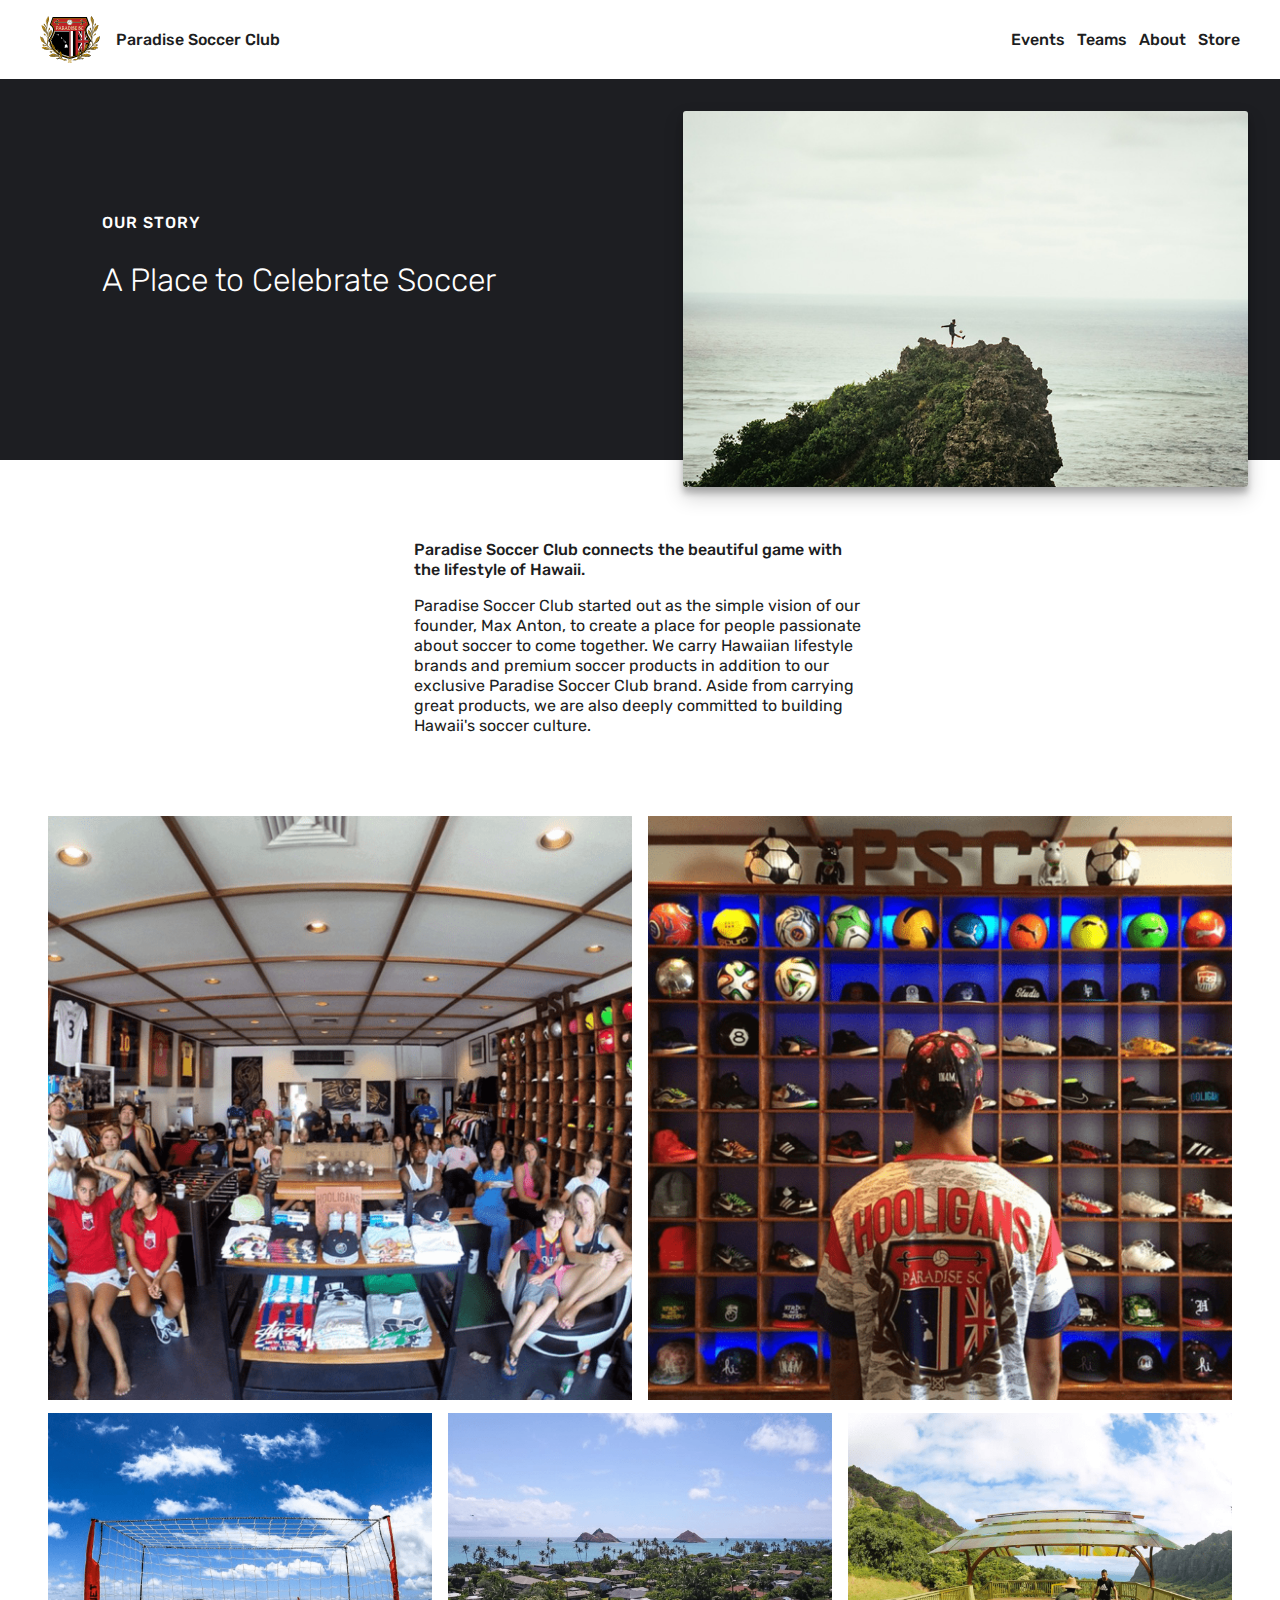
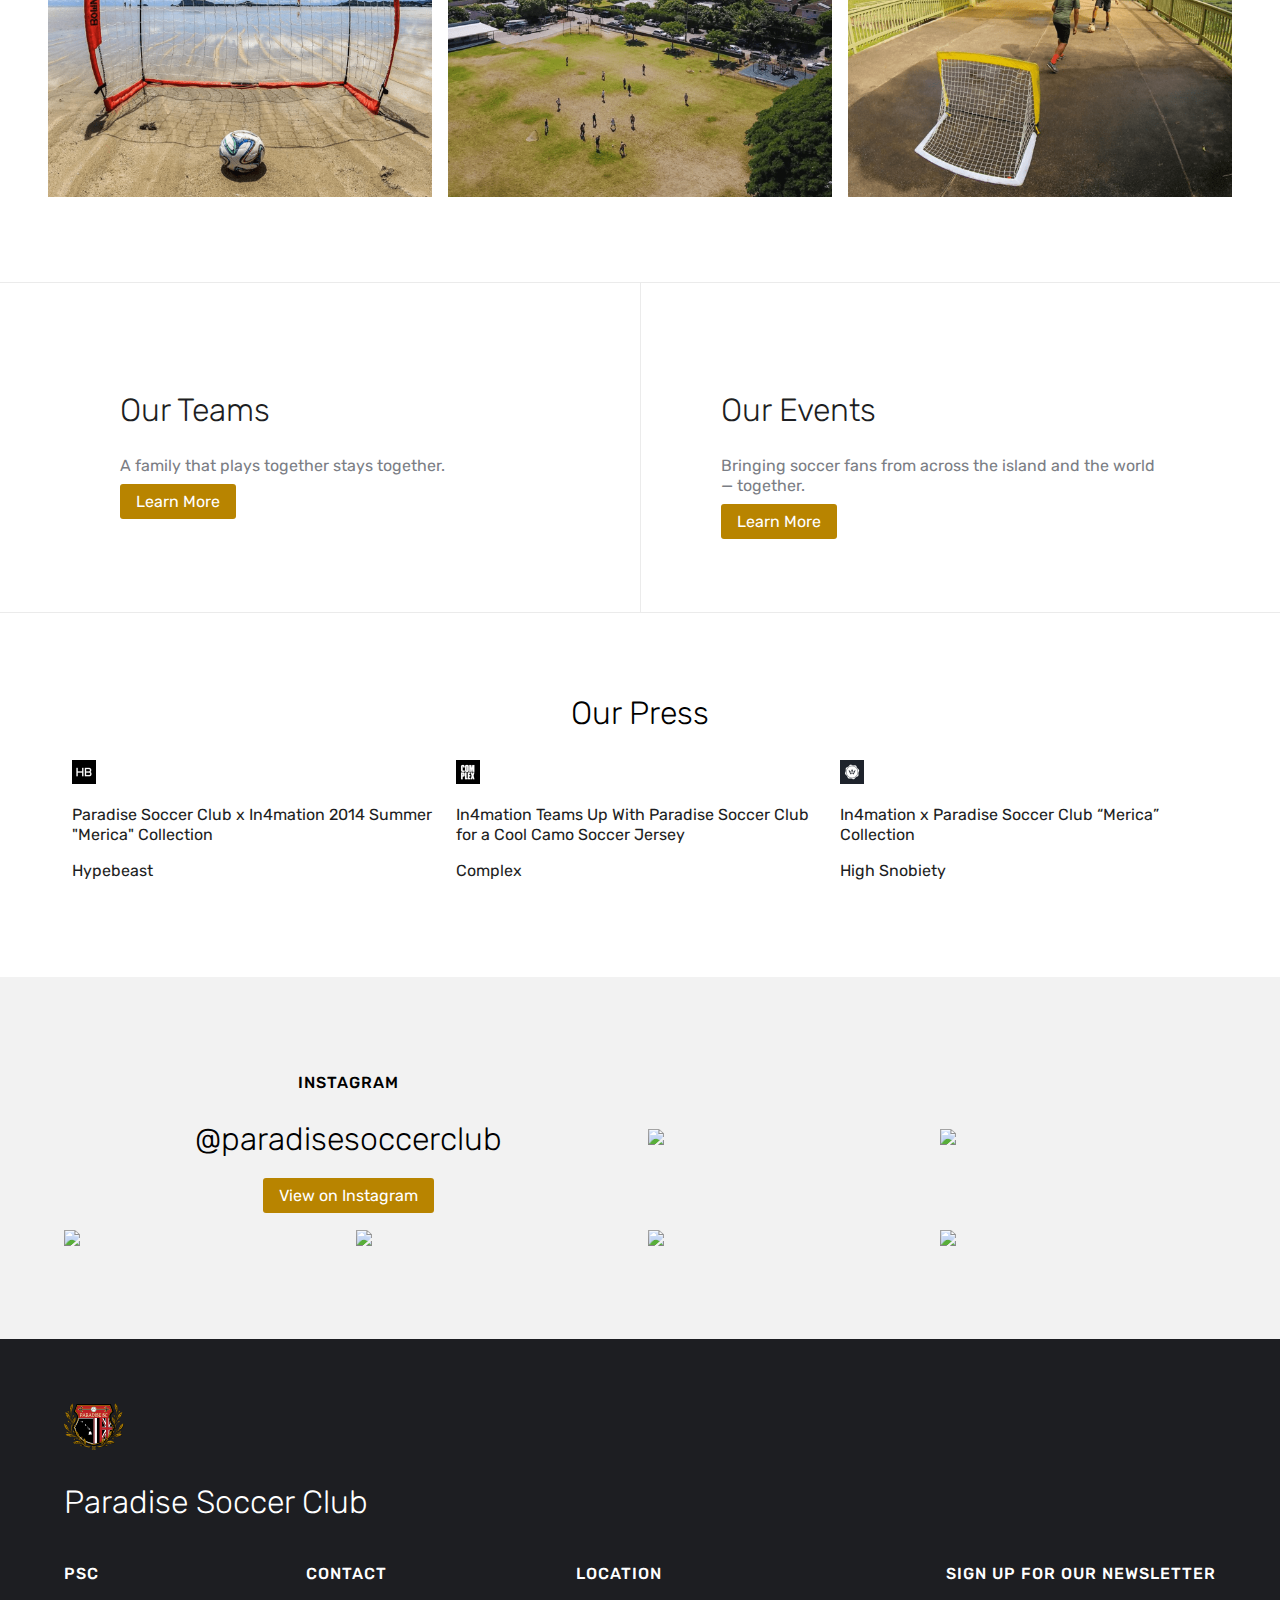
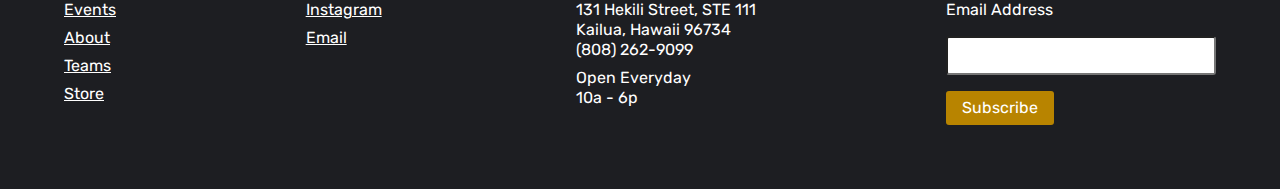
==== about.html @ 55cc39dc "Include google tag manager" ====
<!doctype html>
<!--
$$$$$$$\   $$$$$$\   $$$$$$\  
$$  __$$\ $$  __$$\ $$  __$$\ 
$$ |  $$ |$$ /  \__|$$ /  \__|
$$$$$$$  |\$$$$$$\  $$ |      
$$  ____/  \____$$\ $$ |      
$$ |      $$\   $$ |$$ |  $$\ 
$$ |      \$$$$$$  |\$$$$$$  |
\__|       \______/  \______/ 
-->
<html class="no-js" lang="">
    <head>
        <meta charset="utf-8">
        <meta http-equiv="x-ua-compatible" content="ie=edge">
        <title>Our Story | Paradise Soccer Club</title>
        <meta property="og:title" content="Our Story | Paradise Soccer Club" />
        <meta property="description" content="Learn about the unique journey of Paradise Soccer Club" />
        <meta property="og:description" content="Learn about the unique journey of Paradise Soccer Club" />
        <meta property="og:type" content="product" />
        <meta property="og:site_name" content="Paradise Soccer Club">
        <meta property="og:url" content="http://www.paradisesoccerclub.com/about" />
        <meta property="og:image" content="assets/og-img.png" />
        <meta name="viewport" content="width=device-width, initial-scale=1">
        <link rel="apple-touch-icon" sizes="180x180" href="favicon/apple-touch-icon.png">
        <link rel="icon" type="image/png" sizes="32x32" href="favicon/favicon-32x32.png">
        <link rel="icon" type="image/png" sizes="16x16" href="favicon/favicon-16x16.png">
        <link rel="mask-icon" href="favicon/safari-pinned-tab.svg" color="#5bbad5">
        <link rel="stylesheet" href="css/main.css">
        <link href="https://fonts.googleapis.com/css?family=Rubik:300,400,500" rel="stylesheet">
        <!-- Google Tag Manager -->
        <script>(function(w,d,s,l,i){w[l]=w[l]||[];w[l].push({'gtm.start':
        new Date().getTime(),event:'gtm.js'});var f=d.getElementsByTagName(s)[0],
        j=d.createElement(s),dl=l!='dataLayer'?'&l='+l:'';j.async=true;j.src=
        'https://www.googletagmanager.com/gtm.js?id='+i+dl;f.parentNode.insertBefore(j,f);
        })(window,document,'script','dataLayer','GTM-WK7P3WQ');</script>
        <!-- End Google Tag Manager -->
        </head>
        <body>
            <noscript><iframe src="https://www.googletagmanager.com/ns.html?id=GTM-WK7P3WQ"
             ="0" width="0" style="display:none;visibility:hidden"></iframe></noscript>
        <div class="nav-container">
            <nav class="wrapper-md">
                <a class="nav-title type-link" href="index.html"><img class="nav-logo" src="assets/psc-logo.svg"></a>
                <img class="nav-menu" id="menu" src="assets/menu.svg">
                    <ul class="nav-items">
                        <li><a class="type-link nav-link" href="events.html">Events</a></li>
                        <li><a class="type-link nav-link" href="teams.html">Teams</a></li>
                        <li><a class="type-link nav-link" href="about.html">About</a></li>
                        <li><a class="type-link nav-link" href="store.html">Store</a></li>
                    </ul>
            </nav>
        </div>
        <section class="hero bg-coal">
            <div class="hero-text">
                <h3 class="type-white">Our Story</h3>
                <h2 class="type-white">A Place to Celebrate Soccer</h2>
            </div>
            <div>
                <img class="hero-img" src="img/about/about-hero.jpg">
            </div>
        </section>
        <section class="wrapper-sm wrapper-center section-margin-top">
            <div class="about-intro">
                <p class="type-bold type-coal">Paradise Soccer Club connects the beautiful game with the lifestyle of Hawaii.</p>
                <p class="type-coal">Paradise Soccer Club started out as the simple vision of our founder, Max Anton, to create a place for people passionate about soccer to come together. We carry Hawaiian lifestyle brands and premium soccer products in addition to our exclusive Paradise Soccer Club brand. Aside from carrying great products, we are also deeply committed to building Hawaii's soccer culture.</p>
            </div>
        </section>
        <section class="section-margin-top">
            <div class="wrapper-md wrapper-center">
                <div class='grid grid-margin-bottom'>
                  <div class='col'>
                    <img src="img/about/about-grid-1.png">
                  </div>
                  <div class='col'>
                    <img src="img/about/about-grid-2.png">
                  </div>
                </div>
                <div class='grid'>
                  <div class='col'>
                    <img src="img/about/about-grid-3.png">
                  </div>
                  <div class='col'>
                    <img src="img/about/about-grid-4.png">
                  </div>
                  <div class='col'>
                    <img src="img/about/about-grid-5.png">
                  </div>
                </div>
            </div>
        </section>
        <section class="section-border-top section-margin-top">
            <div class="wrapper-md wrapper-center">
                <div class='grid info-grid'>
                  <div class='col info-col'>
                    <h2 class="type-coal">Our Teams</h2>
                    <p class="type-smoke">A family that plays together stays together.</p>
                    <a class="btn btn-gold" href="teams.html">Learn More</a>
                  </div>
                  <div class='col info-col'>
                    <h2 class="type-coal">Our Events</h2>
                    <p class="type-smoke">Bringing soccer fans from across the island and the world — together.</p>
                    <a class="btn btn-gold" href="events.html">Learn More</a>
                  </div>
                </div>
            </div>
        </section>
        <section class="section-border-top">
            <div class="wrapper-md wrapper-center section-margin-top">
                <h2 class="type-center">Our Press</h2>
                <div class="grid press-grid">
                    <div class="col col-sm">
                        <img class="press-icon" src="img/about/press-hypebeast.png">
                        <p class="type-coal">Paradise Soccer Club x In4mation 2014 Summer "Merica" Collection</p>
                        <p><a class="type-link" href="https://hypebeast.com/2014/6/paradise-soccer-club-x-in4mation-2014-summer-merica-collection">Hypebeast</a></p>
                    </div>
                    <div class="col col-sm">
                        <img class="press-icon" src="img/about/press-complex.png">
                        <p class="type-coal">In4mation Teams Up With Paradise Soccer Club for a Cool Camo Soccer Jersey</p>
                        <p><a class="type-link" href="https://www.complex.com/style/2014/04/in4mation-x-paradise-soccer-club-camo-jersey">Complex</a></p>
                    </div>
                    <div class="col col-sm">
                        <img class="press-icon" src="img/about/press-high-snobiety.png">
                        <p class="type-coal">In4mation x Paradise Soccer Club “Merica” Collection</p>
                        <p><a class="type-link" href="https://www.highsnobiety.com/2014/06/10/paradise-soccer-club-in4mation-merica-collection/">High Snobiety</a></p>
                    </div>
                </div>
            </div>
        </section>
        <section class="bg-fog section-margin-top section-padding-bottom">
            <div class="wrapper-md wrapper-center section-padding-top">
                <div class='grid item-grid grid-align-center'>
                    <div class="item-col item-featured">
                    <h3>Instagram</h3>
                    <h2>@paradisesoccerclub</h2>
                    <a class="btn btn-gold">View on Instagram</a>
                  </div>
                  
                    <div class='item-col'>
                        <img src="https://scontent-sjc3-1.cdninstagram.com/vp/bf99037f1c4ad0f2b689c2803a026d53/5B7C66C6/t51.2885-15/e35/31983368_1987876291528372_3430142113025622016_n.jpg">
                    </div>
                    <div class='item-col'>
                        <img src="https://scontent-sjc3-1.cdninstagram.com/vp/2297b0c407c51772158dea34e134efbb/5B94954D/t51.2885-15/e35/31557202_1051234751682720_7398096225515339776_n.jpg">
                    </div>
                    <div class='item-col'>
                        <img src="https://scontent-sjc3-1.cdninstagram.com/vp/5837bf0ecec103aeb424c3753cfb2409/5B928E54/t51.2885-15/e35/30912002_592653141083602_3006930672926326784_n.jpg">
                    </div>
                    <div class='item-col'>
                        <img src="https://scontent-sjc3-1.cdninstagram.com/vp/475c93b6c495a16e7ebfb3936d0f1f77/5B861D57/t51.2885-15/e35/30603702_2020331974952286_7888821953052540928_n.jpg">
                    </div>
                    <div class='item-col'>
                        <img src="https://scontent-sjc3-1.cdninstagram.com/vp/a1815b37ba08f913bcf3255504e44430/5B80C9A3/t51.2885-15/e35/30603749_1016143011859711_4562880419552296960_n.jpg">
                    </div>
                    <div class='item-col'>
                        <img src="https://scontent-sjc3-1.cdninstagram.com/vp/8834bc235e41a5b422ea004af0bf88a9/5B9A194D/t51.2885-15/e35/28753970_603053326717219_6719765531919908864_n.jpg">
                    </div>
                  </div>   
                </div>
        </section>
        <footer class="">
            <div class="wrapper-md wrapper-center">
                <div class="">
                <img class="nav-logo" src="assets/psc-logo.svg">
                <h2 class="type-white">Paradise Soccer Club</h2>
                </div>

            <div class="footer-row">
                <ul>
                    <h3 class="type-white">PSC</h3>
                    <li><a href="events.html">Events</a></li>
                    <li><a href="about.html">About</a></li>
                    <li><a href="teams.html">Teams</a></li>
                    <li><a href="store.html">Store</a></li>
                </ul>
                <ul>
                    <h3>Contact</h3>
                    <li><a href="http://instagram.com/paradisesoccerclub">Instagram</a></li>
                    <li><a href="mailto:paradisesoccerclubhawaii@gmail.com">Email</a></li>
                </ul>
                <ul>
                    <h3>Location</h3>
                    <li>131 Hekili Street, STE 111<br>
                        Kailua, Hawaii 96734<br>
                        (808) 262-9099
                    </li>
                    <li>Open Everyday<br>
                        10a - 6p</li>
                </ul>
                <div class="newsletter">
                <h3>Sign Up For Our Newsletter</h3>
                    <!-- Begin MailChimp Signup Form -->
                    <div id="mc_embed_signup">
                        <form action="//paradisesoccerclub.us8.list-manage.com/subscribe/post?u=309576847dbf94f3375b9dc48&amp;id=859a4d13de" method="post" id="mc-embedded-subscribe-form" name="mc-embedded-subscribe-form" class="validate email-form" target="_blank" novalidate="">
                            <div class="mc-field-group">
                                <label for="mce-EMAIL email-label" class="email-label">Email Address</label>
                                <input type="email" value="" name="EMAIL" class="required email email-input" id="mce-EMAIL">
                            </div>
                            <div id="mce-responses" class="clear">
                                <div class="response" id="mce-error-response" style="display:none"></div>
                                <div class="response" id="mce-success-response" style="display:none"></div>
                            </div>    <!-- real people should not fill this in and expect good things - do not remove this or risk form bot signups-->
                            <div style="position: absolute; left: -5000px;"><input type="text" name="b_309576847dbf94f3375b9dc48_859a4d13de" tabindex="-1" value=""></div>
                            <div class="clear"><input type="submit" value="Subscribe" name="Subscribe" id="mc-embedded-subscribe" class="subscribe-button btn-gold btn"></div>
                        </form>
                    </div>
                    <!--End mc_embed_signup-->
                </div>
            </div>
            </div>
        </footer>
        <script src="https://code.jquery.com/jquery-1.12.4.min.js" integrity="sha256-ZosEbRLbNQzLpnKIkEdrPv7lOy9C27hHQ+Xp8a4MxAQ=" crossorigin="anonymous"></script>
        <script async type="text/javascript" src="js/script-min.js"></script>
        <script async src="https://www.googletagmanager.com/gtag/js?id=UA-120729760-1"></script>
        <script>
          window.dataLayer = window.dataLayer || [];
          function gtag(){dataLayer.push(arguments);}
          gtag('js', new Date());

          gtag('config', 'UA-120729760-1');
        </script>
    </body>
</html>
---- css/main.css ----
/*! normalize.css v8.0.0 | MIT License | github.com/necolas/normalize.css */html{line-height:1.25;-webkit-text-size-adjust:100%}body{margin:0}h1{font-size:2em;margin:0.67em 0}hr{box-sizing:content-box;height:0;overflow:visible}pre{font-family:monospace, monospace;font-size:1em}a{background-color:transparent}abbr[title]{border-bottom:none;text-decoration:underline;text-decoration:underline dotted}b,strong{font-weight:bolder}code,kbd,samp{font-family:monospace, monospace;font-size:1em}small{font-size:80%}img{border-style:none}button,input,optgroup,select,textarea{font-family:inherit;font-size:100%;line-height:1.15;margin:0}button,input{overflow:visible}button,select{text-transform:none}button,[type="button"],[type="reset"],[type="submit"]{-webkit-appearance:button}button::-moz-focus-inner,[type="button"]::-moz-focus-inner,[type="reset"]::-moz-focus-inner,[type="submit"]::-moz-focus-inner{border-style:none;padding:0}button:-moz-focusring,[type="button"]:-moz-focusring,[type="reset"]:-moz-focusring,[type="submit"]:-moz-focusring{outline:1px dotted ButtonText}fieldset{padding:0.35em 0.75em 0.625em}textarea{overflow:auto}[type="checkbox"],[type="radio"]{box-sizing:border-box;padding:0}[type="number"]::-webkit-inner-spin-button,[type="number"]::-webkit-outer-spin-button{height:auto}[type="search"]{-webkit-appearance:textfield;outline-offset:-2px}[type="search"]::-webkit-search-decoration{-webkit-appearance:none}::-webkit-file-upload-button{-webkit-appearance:button;font:inherit}[hidden]{display:none}.type-white{color:#fff}.type-coal{color:#1D1E22}.type-smoke{color:#7B7E85}.type-gold{color:#B88400}.type-bold{font-weight:500}.type-center{text-align:center}.type-link{text-decoration:none;color:#1D1E22}.type-link:hover{color:#B88400;transition:color 0.25s ease}h2{font-family:"Rubik",sans-serif;font-weight:300;font-size:24px}@media only screen and (min-width: 500px){h2{font-size:32px}}h3{font-family:"Rubik",sans-serif;font-size:16px;text-transform:uppercase;letter-spacing:1px;font-weight:500}p{font-family:"Rubik",sans-serif;font-size:16px}nav{padding:16px 24px;margin:0 auto;font-family:"Rubik",sans-serif;display:flex;flex-direction:row;justify-content:space-between;align-items:center;overflow:hidden}nav ul{list-style-type:none;margin:0;padding:0;transform:translateY(-100%);position:absolute;right:0}@media only screen and (min-width: 500px){nav ul{transform:translateY(0);position:relative}}nav li{margin-bottom:16px}@media only screen and (min-width: 500px){nav li{display:inline-block;padding-right:8px;margin-bottom:0}nav li:last-of-type{padding-right:0}}.nav-logo{max-width:60px;margin-right:16px}.nav-title{font-size:16px;color:#1D1E22;display:block;text-decoration:none;align-items:center;display:flex;font-weight:500}.nav-title:after{content:'PSC'}@media only screen and (min-width: 800px){.nav-title:after{content:'Paradise Soccer Club'}}.nav-menu{cursor:pointer;max-width:24px;z-index:200}@media only screen and (min-width: 500px){.nav-menu{display:none}}.nav-link{text-decoration:none;color:#1D1E22;font-weight:500}.nav-gold{color:#B88400}.nav-container{background:rgba(255,255,255,0.9)}.is-visible{transform:translate(0, 45%);background:white;padding:24px;height:100%;z-index:100;width:50%;box-shadow:0 3px 6px rgba(0,0,0,0.16),0 3px 6px rgba(0,0,0,0.23)}@media only screen and (min-width: 500px){.is-visible{transform:none;background:none;padding:0;height:auto}}.nav-store{box-sizing:border-box;margin-left:24px;margin-right:24px;text-align:center}.nav-store a,.nav-store p{box-sizing:border-box;color:#1D1E22;font-size:16px;font-family:"Rubik",sans-serif;text-align:center;display:block;padding:8px 8px}@media only screen and (min-width: 500px){.nav-store a,.nav-store p{display:inline-block}}.wrapper-sm{max-width:500px}.wrapper-md{max-width:1200px}.wrapper-lg{max-width:1440px}.wrapper-center{margin:0 auto}/*! Flex Grid Lite | MIT License | https://github.com/elliotdahl/flex-grid-lite */.grid{box-sizing:border-box;display:flex;flex:0 1 auto;flex-direction:row;flex-wrap:wrap}.grid.grid-nogutter{margin:0}.grid.grid-nogutter>.col{padding:0}.grid-margin-bottom{margin-bottom:8px}.col{box-sizing:border-box;flex-grow:1;flex-shrink:0;flex-basis:0;max-width:100%;min-width:0;padding:0 8px 0 8px}.col-align-top{-webkit-align-self:flex-start;-ms-flex-item-align:start;align-self:flex-start}.col-align-bottom{align-self:flex-end}.col-align-middle{-webkit-align-self:center;-ms-flex-item-align:center;align-self:center}.col-top{justify-content:flex-start !important;flex-direction:column;display:flex}.col-bottom{justify-content:flex-end !important;flex-direction:column;display:flex}.col-middle{justify-content:center;flex-direction:column;display:flex}.grid-start{-webkit-box-pack:start;-ms-flex-pack:start;justify-content:flex-start}.grid-center{-webkit-box-pack:center;-ms-flex-pack:center;justify-content:center}.grid-end{-webkit-box-pack:end;-ms-flex-pack:end;justify-content:flex-end}.grid-around{justify-content:space-around}.grid-align-center{align-items:center}.grid-between{-webkit-box-pack:justify;-ms-flex-pack:justify;justify-content:space-between}.col-first{-webkit-box-ordinal-group:0;-ms-flex-order:-1;order:-1}.col-last{-webkit-box-ordinal-group:2;-ms-flex-order:1;order:1}.grid-reverse{-webkit-box-orient:horizontal;-webkit-box-direction:reverse;-ms-flex-direction:row-reverse;flex-direction:row-reverse}.col-fixed{flex:initial}@media only screen and (max-width: 500px){.col-sm{flex:100%;max-width:100%}}@media only screen and (max-width: 624px){.col-md{flex:100%;max-width:100%}}@media only screen and (max-width: 744px){.col-lg{flex:100%;max-width:100%}}img{width:100%;font-family:"Rubik",sans-serif;font-size:16px;color:#7B7E85}.bg-gold{background-color:#B88400}.bg-smoke{background-color:#7B7E85}.bg-coal{background-color:#1D1E22}.bg-fog{background-color:#F2F2F2}.bg-cloud{background-color:#EBEBEB}.bg-ruby{background-color:#BE2126}@media only screen and (min-width: 700px){.hero{display:flex;align-items:center}}@media only screen and (min-width: 500px){.hero div{flex:1}}.hero-text{padding:24px 24px 40px 24px;margin-right:24px}@media only screen and (min-width: 500px){.hero-text{padding-left:8%}}.hero-img-home{background:url(../img/products/2018-rvca/grappler-jacket.jpg)}.hero-img-events{background:url(https://placehold.it/800x400)}.hero-img-about{background:url(../img/about/about-hero.jpg)}.hero-img-teams{background:url(https://placehold.it/800x400)}.hero-img{margin-bottom:-8px}@media only screen and (min-width: 700px){.hero-img{margin-bottom:-16px;margin-top:16px;margin-left:-16px;border-radius:3px;box-shadow:0 10px 20px rgba(0,0,0,0.19),0 6px 6px rgba(0,0,0,0.23)}}@media only screen and (min-width: 800px){.hero-img{margin-bottom:-32px;margin-top:32px;margin-left:-32px}}.item-grid{margin-left:8px;margin-right:8px;display:flex;flex-wrap:wrap}@media only screen and (min-width: 1000px){.item-grid{margin-left:16px;margin-right:16px}}.item-col{box-sizing:border-box;padding:0 8px 8px 8px;flex:0 0 auto;width:50%}@media only screen and (min-width: 600px){.item-col{width:33%}}@media only screen and (min-width: 920px){.item-col{width:25%}}.item-featured{width:100%;margin-bottom:16px;text-align:center}@media only screen and (min-width: 700px){.item-featured{width:50%}}.item-featured-desc{max-width:400px;margin-left:auto;margin-right:auto;line-height:1.5}.item-container{display:flex;justify-content:space-between;font-size:16px;color:#1D1E22;font-family:"Rubik",sans-serif}.item-attr{font-weight:500;margin-left:8px}.item-desc{font-family:"Rubik",sans-serif;color:#7B7E85;margin-top:0}@media only screen and (min-width: 650px){.section-border-top{border-top:1px solid #EBEBEB}}.info-grid{display:block}@media only screen and (min-width: 650px){.info-grid{display:flex}}.info-col{padding:24px 24px 40px 24px;border-bottom:1px solid #EBEBEB}@media only screen and (min-width: 500px){.info-col{padding:32px;border-bottom:none}}@media only screen and (min-width: 650px){.info-col{padding:64px}}@media only screen and (min-width: 800px){.info-col{padding:80px}}@media only screen and (min-width: 650px){.info-col:first-of-type{border-right:1px solid #EBEBEB}}.grid-featured-product{margin-left:8px;margin-right:8px}@media only screen and (min-width: 500px){.grid-featured-product{justify-content:space-around}}@media only screen and (min-width: 1000px){.grid-featured-product{margin-left:16px;margin-right:16px}}@media only screen and (min-width: 600px){.grid-featured-product .item-col{margin-top:-150px}}.grid-featured-product .col{display:none}@media only screen and (min-width: 600px){.grid-featured-product .col{display:block}}.item-link{position:relative;text-align:center}.item-link .btn{position:absolute;bottom:4px;opacity:0;border-radius:0;transition:opacity 0.25s ease;padding:16px;width:-webkit-fill-available}.item-link .btn:after{content:url(../assets/square-16.svg);display:inline-block;width:16px;height:16px;margin-left:8px;vertical-align:middle}.item-link:hover .btn{opacity:1}.event-list{list-style-type:none;padding:0;font-family:"Rubik",sans-serif;color:#7B7E85;font-size:16px}.event-list li{padding-bottom:8px}.event-list-desc{margin-right:32px}.event-title{color:#1D1E22;text-transform:uppercase;letter-spacing:1px;font-weight:500}.event-table{border-collapse:collapse}.rule-cloud{border:1px solid #EBEBEB}.about-intro{padding-left:24px;padding-right:24px}.press-grid{padding-left:24px;padding-right:24px}.press-icon{max-width:24px}.team-grid{padding-left:24px;padding-right:24px}.player-number{font-size:24px;color:#1D1E22}@media only screen and (min-width: 500px){.player-number{font-size:32px}}.player-name{font-size:16px;color:#1D1E22}@media only screen and (min-width: 500px){.player-name{font-size:24px}}.player-position{color:#7B7E85;font-size:16px}footer{padding:24px;background-color:#1D1E22}@media only screen and (min-width: 800px){footer{padding:64px}}footer h3,footer ul,footer li{color:#fff}footer ul{list-style-type:none;margin-bottom:32px;padding:0}@media only screen and (min-width: 600px){footer ul{margin:0}}footer li{font-family:"Rubik",sans-serif;font-size:16px;margin-bottom:8px}footer li a{color:#fff}@media only screen and (min-width: 600px){.footer-row{display:flex;flex-direction:row;justify-content:space-between}}.email-label{color:#fff;font-family:"Rubik",sans-serif}.email-input{font-family:"Rubik",sans-serif;padding:8px;border-radius:3px}.mc-field-group{display:flex;flex-direction:column;flex-wrap:wrap}.mc-field-group label,.mc-field-group input{margin-bottom:16px}.mc-field-group input{max-width:300px}.section-margin-top{margin-top:32px}@media only screen and (min-width: 500px){.section-margin-top{margin-top:40px}}@media only screen and (min-width: 1000px){.section-margin-top{margin-top:80px}}.section-margin-bottom{margin-bottom:32px}@media only screen and (min-width: 500px){.section-margin-bottom{margin-bottom:40px}}@media only screen and (min-width: 1000px){.section-margin-bottom{margin-bottom:80px}}.section-padding-top{padding-top:32px}@media only screen and (min-width: 500px){.section-padding-top{padding-top:40px}}@media only screen and (min-width: 1000px){.section-padding-top{padding-top:80px}}.section-padding-bottom{padding-bottom:32px}@media only screen and (min-width: 500px){.section-padding-bottom{padding-bottom:40px}}@media only screen and (min-width: 1000px){.section-padding-bottom{padding-bottom:80px}}.btn{font-family:"Rubik",sans-serif;padding:8px 16px;border:0;border-radius:3px;cursor:pointer;text-decoration:none}.btn-gold{background-color:#B88400;color:white}.btn-cloud{background-color:#EBEBEB;color:#1D1E22}.btn-white{background-color:#fff;color:#B88400}.modal-open{overflow:hidden}.modal{position:fixed;top:0;right:0;bottom:0;left:0;z-index:1050;display:none;overflow:hidden;outline:0}.modal-open .modal{overflow-x:hidden;overflow-y:auto}.modal-dialog{position:relative;width:auto;margin:0.5rem;pointer-events:none}.modal.fade .modal-dialog{transition:-webkit-transform 0.3s ease-out;transition:transform 0.3s ease-out;transition:transform 0.3s ease-out, -webkit-transform 0.3s ease-out;-webkit-transform:translate(0, -25%);transform:translate(0, -25%)}.modal.show .modal-dialog{-webkit-transform:translate(0, 0);transform:translate(0, 0)}.modal-dialog-centered{display:-webkit-box;display:-ms-flexbox;display:flex;-webkit-box-align:center;-ms-flex-align:center;align-items:center;min-height:calc(100% - (0.5rem * 2))}.modal-content{position:relative;display:-webkit-box;display:-ms-flexbox;display:flex;-webkit-box-orient:vertical;-webkit-box-direction:normal;-ms-flex-direction:column;flex-direction:column;width:100%;pointer-events:auto;background-color:#fff;background-clip:padding-box;border:1px solid rgba(0,0,0,0.2);border-radius:0.3rem;outline:0}.modal-backdrop{position:fixed;top:0;right:0;bottom:0;left:0;z-index:1040;background-color:#000}.modal-backdrop.fade{opacity:0}.modal-backdrop.show{opacity:0.5}.modal-header{display:-webkit-box;display:-ms-flexbox;display:flex;-webkit-box-align:start;-ms-flex-align:start;align-items:flex-start;-webkit-box-pack:justify;-ms-flex-pack:justify;justify-content:space-between;align-items:center;padding:1rem;border-bottom:1px solid #e9ecef;border-top-left-radius:0.3rem;border-top-right-radius:0.3rem}.modal-header img{width:50%}@media only screen and (min-width: 800px){.modal-header img{width:auto}}.modal-body{position:relative;-webkit-box-flex:1;-ms-flex:1 1 auto;flex:1 1 auto;padding:1rem}.modal-footer{display:-webkit-box;display:-ms-flexbox;display:flex;-webkit-box-align:center;-ms-flex-align:center;align-items:center;-webkit-box-pack:end;-ms-flex-pack:end;justify-content:flex-end;padding:1rem;border-top:1px solid #e9ecef}.modal-footer>:not(:first-child){margin-left:.25rem}.modal-footer>:not(:last-child){margin-right:.25rem}.modal-scrollbar-measure{position:absolute;top:-9999px;width:50px;height:50px;overflow:scroll}@media (min-width: 576px){.modal-dialog{max-width:600px;margin:1.75rem auto}.modal-dialog-centered{min-height:calc(100% - (1.75rem * 2))}.modal-sm{max-width:300px}}@media (min-width: 992px){.modal-lg{max-width:800px}}
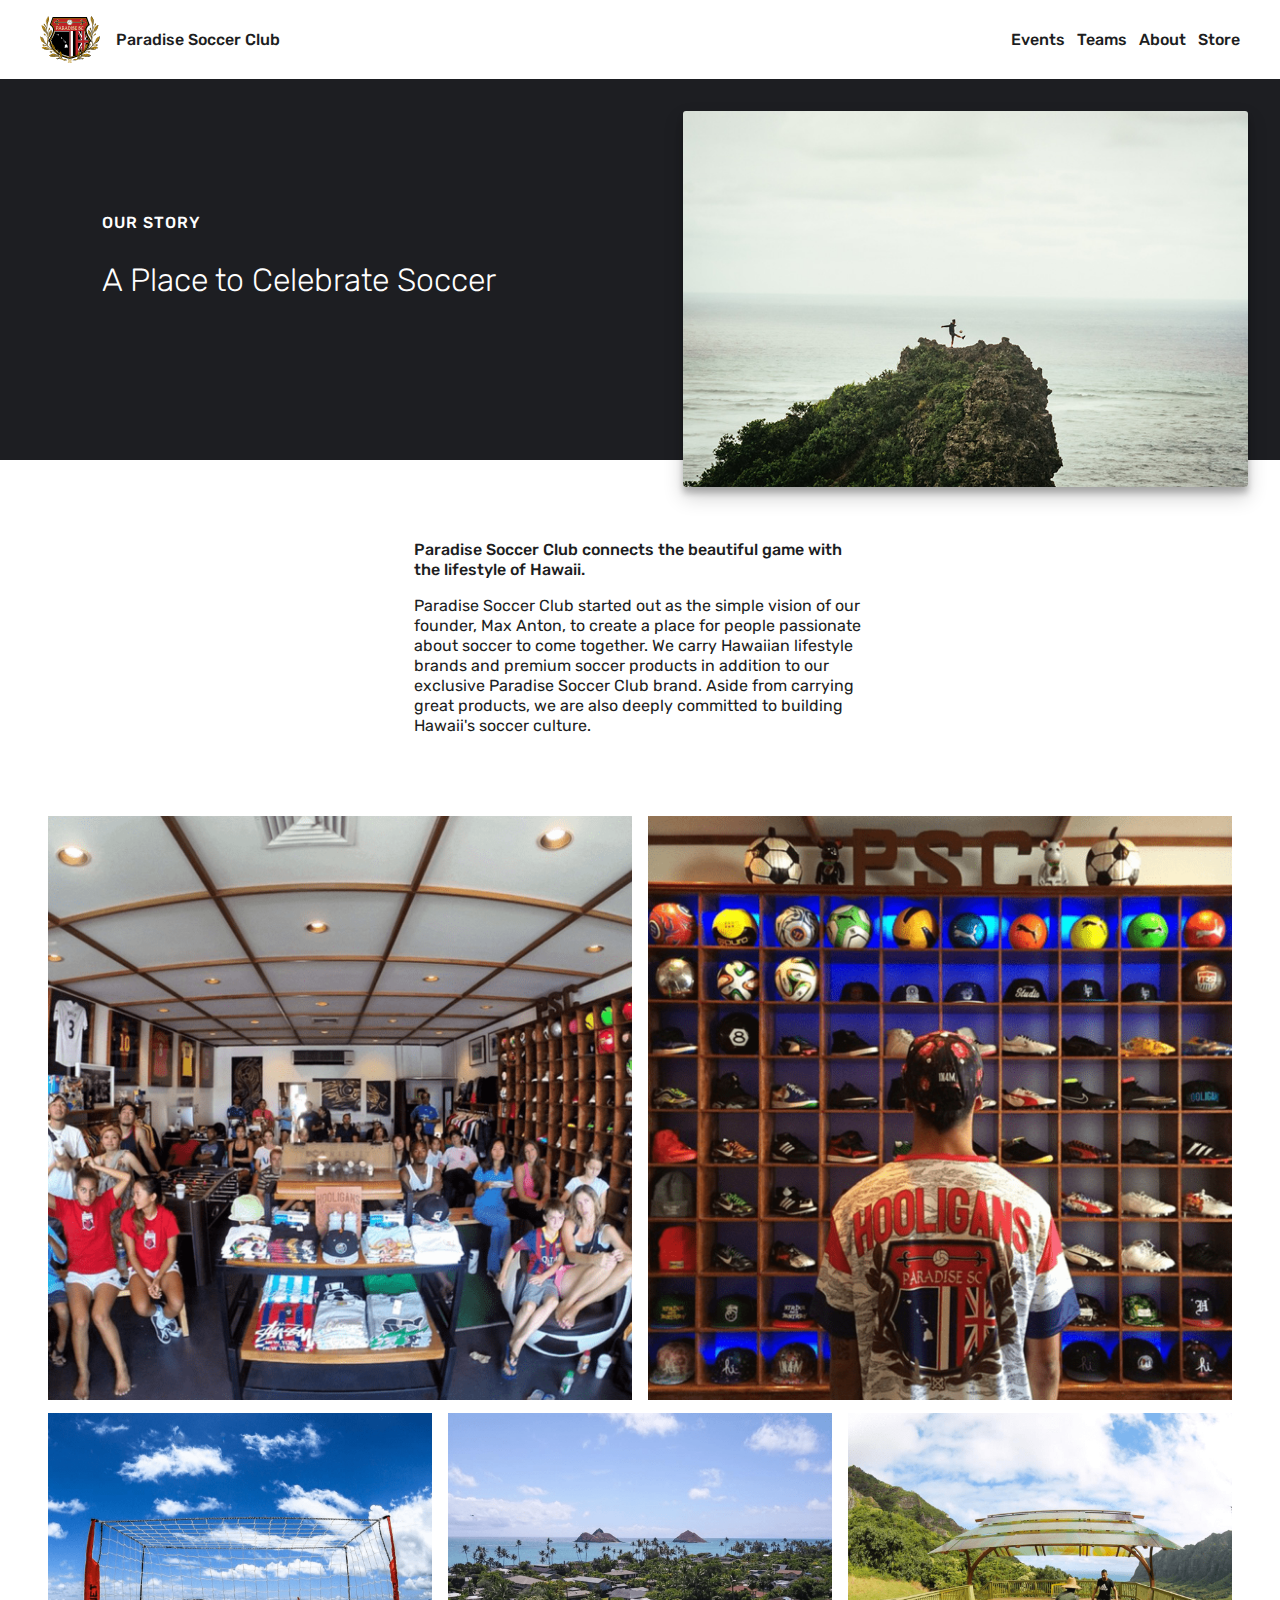
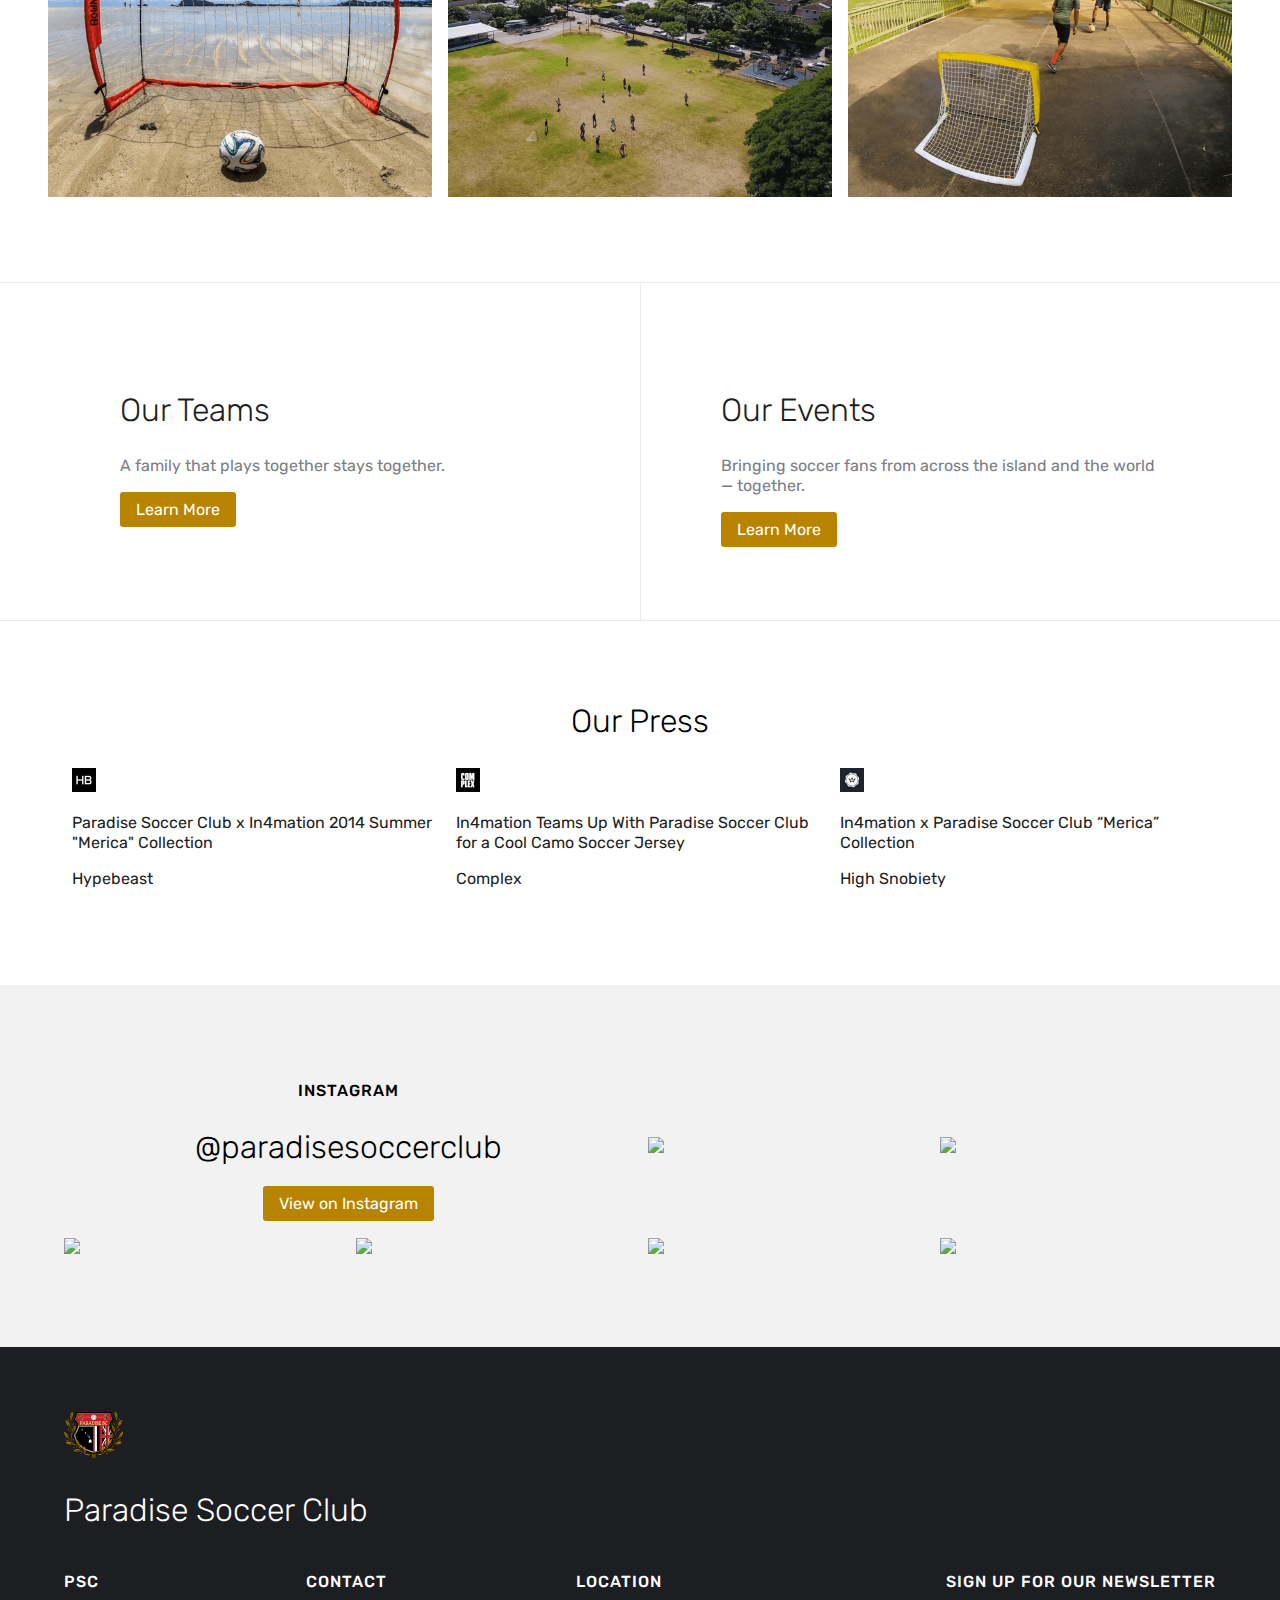
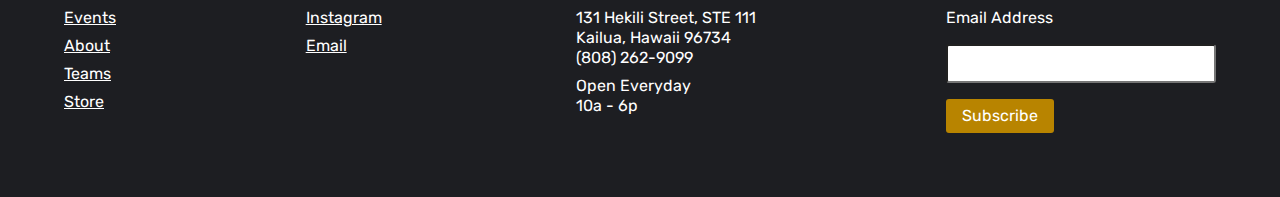
==== commit f8e7c477: "remove .html from links" ====
--- a/about.html
+++ b/about.html
@@ -41,13 +41,13 @@
              ="0" width="0" style="display:none;visibility:hidden"></iframe></noscript>
         <div class="nav-container">
             <nav class="wrapper-md">
-                <a class="nav-title type-link" href="index.html"><img class="nav-logo" src="assets/psc-logo.svg"></a>
+                <a class="nav-title type-link" href="/"><img class="nav-logo" src="assets/psc-logo.svg"></a>
                 <img class="nav-menu" id="menu" src="assets/menu.svg">
                     <ul class="nav-items">
-                        <li><a class="type-link nav-link" href="events.html">Events</a></li>
-                        <li><a class="type-link nav-link" href="teams.html">Teams</a></li>
-                        <li><a class="type-link nav-link" href="about.html">About</a></li>
-                        <li><a class="type-link nav-link" href="store.html">Store</a></li>
+                        <li><a class="type-link nav-link" href="events">Events</a></li>
+                        <li><a class="type-link nav-link" href="teams">Teams</a></li>
+                        <li><a class="type-link nav-link" href="about">About</a></li>
+                        <li><a class="type-link nav-link" href="store">Store</a></li>
                     </ul>
             </nav>
         </div>
@@ -94,12 +94,12 @@
                 <div class='grid info-grid'>
                   <div class='col info-col'>
                     <h2 class="type-coal">Our Teams</h2>
-                    <p class="type-smoke">A family that plays together stays together.</p>
+                    <p class="type-smoke mb-2">A family that plays together stays together.</p>
                     <a class="btn btn-gold" href="teams.html">Learn More</a>
                   </div>
                   <div class='col info-col'>
                     <h2 class="type-coal">Our Events</h2>
-                    <p class="type-smoke">Bringing soccer fans from across the island and the world — together.</p>
+                    <p class="type-smoke mb-2">Bringing soccer fans from across the island and the world — together.</p>
                     <a class="btn btn-gold" href="events.html">Learn More</a>
                   </div>
                 </div>
--- a/css/main.css
+++ b/css/main.css
@@ -1 +1 @@
-/*! normalize.css v8.0.0 | MIT License | github.com/necolas/normalize.css */html{line-height:1.25;-webkit-text-size-adjust:100%}body{margin:0}h1{font-size:2em;margin:0.67em 0}hr{box-sizing:content-box;height:0;overflow:visible}pre{font-family:monospace, monospace;font-size:1em}a{background-color:transparent}abbr[title]{border-bottom:none;text-decoration:underline;text-decoration:underline dotted}b,strong{font-weight:bolder}code,kbd,samp{font-family:monospace, monospace;font-size:1em}small{font-size:80%}img{border-style:none}button,input,optgroup,select,textarea{font-family:inherit;font-size:100%;line-height:1.15;margin:0}button,input{overflow:visible}button,select{text-transform:none}button,[type="button"],[type="reset"],[type="submit"]{-webkit-appearance:button}button::-moz-focus-inner,[type="button"]::-moz-focus-inner,[type="reset"]::-moz-focus-inner,[type="submit"]::-moz-focus-inner{border-style:none;padding:0}button:-moz-focusring,[type="button"]:-moz-focusring,[type="reset"]:-moz-focusring,[type="submit"]:-moz-focusring{outline:1px dotted ButtonText}fieldset{padding:0.35em 0.75em 0.625em}textarea{overflow:auto}[type="checkbox"],[type="radio"]{box-sizing:border-box;padding:0}[type="number"]::-webkit-inner-spin-button,[type="number"]::-webkit-outer-spin-button{height:auto}[type="search"]{-webkit-appearance:textfield;outline-offset:-2px}[type="search"]::-webkit-search-decoration{-webkit-appearance:none}::-webkit-file-upload-button{-webkit-appearance:button;font:inherit}[hidden]{display:none}.type-white{color:#fff}.type-coal{color:#1D1E22}.type-smoke{color:#7B7E85}.type-gold{color:#B88400}.type-bold{font-weight:500}.type-center{text-align:center}.type-link{text-decoration:none;color:#1D1E22}.type-link:hover{color:#B88400;transition:color 0.25s ease}h2{font-family:"Rubik",sans-serif;font-weight:300;font-size:24px}@media only screen and (min-width: 500px){h2{font-size:32px}}h3{font-family:"Rubik",sans-serif;font-size:16px;text-transform:uppercase;letter-spacing:1px;font-weight:500}p{font-family:"Rubik",sans-serif;font-size:16px}nav{padding:16px 24px;margin:0 auto;font-family:"Rubik",sans-serif;display:flex;flex-direction:row;justify-content:space-between;align-items:center;overflow:hidden}nav ul{list-style-type:none;margin:0;padding:0;transform:translateY(-100%);position:absolute;right:0}@media only screen and (min-width: 500px){nav ul{transform:translateY(0);position:relative}}nav li{margin-bottom:16px}@media only screen and (min-width: 500px){nav li{display:inline-block;padding-right:8px;margin-bottom:0}nav li:last-of-type{padding-right:0}}.nav-logo{max-width:60px;margin-right:16px}.nav-title{font-size:16px;color:#1D1E22;display:block;text-decoration:none;align-items:center;display:flex;font-weight:500}.nav-title:after{content:'PSC'}@media only screen and (min-width: 800px){.nav-title:after{content:'Paradise Soccer Club'}}.nav-menu{cursor:pointer;max-width:24px;z-index:200}@media only screen and (min-width: 500px){.nav-menu{display:none}}.nav-link{text-decoration:none;color:#1D1E22;font-weight:500}.nav-gold{color:#B88400}.nav-container{background:rgba(255,255,255,0.9)}.is-visible{transform:translate(0, 45%);background:white;padding:24px;height:100%;z-index:100;width:50%;box-shadow:0 3px 6px rgba(0,0,0,0.16),0 3px 6px rgba(0,0,0,0.23)}@media only screen and (min-width: 500px){.is-visible{transform:none;background:none;padding:0;height:auto}}.nav-store{box-sizing:border-box;margin-left:24px;margin-right:24px;text-align:center}.nav-store a,.nav-store p{box-sizing:border-box;color:#1D1E22;font-size:16px;font-family:"Rubik",sans-serif;text-align:center;display:block;padding:8px 8px}@media only screen and (min-width: 500px){.nav-store a,.nav-store p{display:inline-block}}.wrapper-sm{max-width:500px}.wrapper-md{max-width:1200px}.wrapper-lg{max-width:1440px}.wrapper-center{margin:0 auto}/*! Flex Grid Lite | MIT License | https://github.com/elliotdahl/flex-grid-lite */.grid{box-sizing:border-box;display:flex;flex:0 1 auto;flex-direction:row;flex-wrap:wrap}.grid.grid-nogutter{margin:0}.grid.grid-nogutter>.col{padding:0}.grid-margin-bottom{margin-bottom:8px}.col{box-sizing:border-box;flex-grow:1;flex-shrink:0;flex-basis:0;max-width:100%;min-width:0;padding:0 8px 0 8px}.col-align-top{-webkit-align-self:flex-start;-ms-flex-item-align:start;align-self:flex-start}.col-align-bottom{align-self:flex-end}.col-align-middle{-webkit-align-self:center;-ms-flex-item-align:center;align-self:center}.col-top{justify-content:flex-start !important;flex-direction:column;display:flex}.col-bottom{justify-content:flex-end !important;flex-direction:column;display:flex}.col-middle{justify-content:center;flex-direction:column;display:flex}.grid-start{-webkit-box-pack:start;-ms-flex-pack:start;justify-content:flex-start}.grid-center{-webkit-box-pack:center;-ms-flex-pack:center;justify-content:center}.grid-end{-webkit-box-pack:end;-ms-flex-pack:end;justify-content:flex-end}.grid-around{justify-content:space-around}.grid-align-center{align-items:center}.grid-between{-webkit-box-pack:justify;-ms-flex-pack:justify;justify-content:space-between}.col-first{-webkit-box-ordinal-group:0;-ms-flex-order:-1;order:-1}.col-last{-webkit-box-ordinal-group:2;-ms-flex-order:1;order:1}.grid-reverse{-webkit-box-orient:horizontal;-webkit-box-direction:reverse;-ms-flex-direction:row-reverse;flex-direction:row-reverse}.col-fixed{flex:initial}@media only screen and (max-width: 500px){.col-sm{flex:100%;max-width:100%}}@media only screen and (max-width: 624px){.col-md{flex:100%;max-width:100%}}@media only screen and (max-width: 744px){.col-lg{flex:100%;max-width:100%}}img{width:100%;font-family:"Rubik",sans-serif;font-size:16px;color:#7B7E85}.bg-gold{background-color:#B88400}.bg-smoke{background-color:#7B7E85}.bg-coal{background-color:#1D1E22}.bg-fog{background-color:#F2F2F2}.bg-cloud{background-color:#EBEBEB}.bg-ruby{background-color:#BE2126}@media only screen and (min-width: 700px){.hero{display:flex;align-items:center}}@media only screen and (min-width: 500px){.hero div{flex:1}}.hero-text{padding:24px 24px 40px 24px;margin-right:24px}@media only screen and (min-width: 500px){.hero-text{padding-left:8%}}.hero-img-home{background:url(../img/products/2018-rvca/grappler-jacket.jpg)}.hero-img-events{background:url(https://placehold.it/800x400)}.hero-img-about{background:url(../img/about/about-hero.jpg)}.hero-img-teams{background:url(https://placehold.it/800x400)}.hero-img{margin-bottom:-8px}@media only screen and (min-width: 700px){.hero-img{margin-bottom:-16px;margin-top:16px;margin-left:-16px;border-radius:3px;box-shadow:0 10px 20px rgba(0,0,0,0.19),0 6px 6px rgba(0,0,0,0.23)}}@media only screen and (min-width: 800px){.hero-img{margin-bottom:-32px;margin-top:32px;margin-left:-32px}}.item-grid{margin-left:8px;margin-right:8px;display:flex;flex-wrap:wrap}@media only screen and (min-width: 1000px){.item-grid{margin-left:16px;margin-right:16px}}.item-col{box-sizing:border-box;padding:0 8px 8px 8px;flex:0 0 auto;width:50%}@media only screen and (min-width: 600px){.item-col{width:33%}}@media only screen and (min-width: 920px){.item-col{width:25%}}.item-featured{width:100%;margin-bottom:16px;text-align:center}@media only screen and (min-width: 700px){.item-featured{width:50%}}.item-featured-desc{max-width:400px;margin-left:auto;margin-right:auto;line-height:1.5}.item-container{display:flex;justify-content:space-between;font-size:16px;color:#1D1E22;font-family:"Rubik",sans-serif}.item-attr{font-weight:500;margin-left:8px}.item-desc{font-family:"Rubik",sans-serif;color:#7B7E85;margin-top:0}@media only screen and (min-width: 650px){.section-border-top{border-top:1px solid #EBEBEB}}.info-grid{display:block}@media only screen and (min-width: 650px){.info-grid{display:flex}}.info-col{padding:24px 24px 40px 24px;border-bottom:1px solid #EBEBEB}@media only screen and (min-width: 500px){.info-col{padding:32px;border-bottom:none}}@media only screen and (min-width: 650px){.info-col{padding:64px}}@media only screen and (min-width: 800px){.info-col{padding:80px}}@media only screen and (min-width: 650px){.info-col:first-of-type{border-right:1px solid #EBEBEB}}.grid-featured-product{margin-left:8px;margin-right:8px}@media only screen and (min-width: 500px){.grid-featured-product{justify-content:space-around}}@media only screen and (min-width: 1000px){.grid-featured-product{margin-left:16px;margin-right:16px}}@media only screen and (min-width: 600px){.grid-featured-product .item-col{margin-top:-150px}}.grid-featured-product .col{display:none}@media only screen and (min-width: 600px){.grid-featured-product .col{display:block}}.item-link{position:relative;text-align:center}.item-link .btn{position:absolute;bottom:4px;opacity:0;border-radius:0;transition:opacity 0.25s ease;padding:16px;width:-webkit-fill-available}.item-link .btn:after{content:url(../assets/square-16.svg);display:inline-block;width:16px;height:16px;margin-left:8px;vertical-align:middle}.item-link:hover .btn{opacity:1}.event-list{list-style-type:none;padding:0;font-family:"Rubik",sans-serif;color:#7B7E85;font-size:16px}.event-list li{padding-bottom:8px}.event-list-desc{margin-right:32px}.event-title{color:#1D1E22;text-transform:uppercase;letter-spacing:1px;font-weight:500}.event-table{border-collapse:collapse}.rule-cloud{border:1px solid #EBEBEB}.about-intro{padding-left:24px;padding-right:24px}.press-grid{padding-left:24px;padding-right:24px}.press-icon{max-width:24px}.team-grid{padding-left:24px;padding-right:24px}.player-number{font-size:24px;color:#1D1E22}@media only screen and (min-width: 500px){.player-number{font-size:32px}}.player-name{font-size:16px;color:#1D1E22}@media only screen and (min-width: 500px){.player-name{font-size:24px}}.player-position{color:#7B7E85;font-size:16px}footer{padding:24px;background-color:#1D1E22}@media only screen and (min-width: 800px){footer{padding:64px}}footer h3,footer ul,footer li{color:#fff}footer ul{list-style-type:none;margin-bottom:32px;padding:0}@media only screen and (min-width: 600px){footer ul{margin:0}}footer li{font-family:"Rubik",sans-serif;font-size:16px;margin-bottom:8px}footer li a{color:#fff}@media only screen and (min-width: 600px){.footer-row{display:flex;flex-direction:row;justify-content:space-between}}.email-label{color:#fff;font-family:"Rubik",sans-serif}.email-input{font-family:"Rubik",sans-serif;padding:8px;border-radius:3px}.mc-field-group{display:flex;flex-direction:column;flex-wrap:wrap}.mc-field-group label,.mc-field-group input{margin-bottom:16px}.mc-field-group input{max-width:300px}.section-margin-top{margin-top:32px}@media only screen and (min-width: 500px){.section-margin-top{margin-top:40px}}@media only screen and (min-width: 1000px){.section-margin-top{margin-top:80px}}.section-margin-bottom{margin-bottom:32px}@media only screen and (min-width: 500px){.section-margin-bottom{margin-bottom:40px}}@media only screen and (min-width: 1000px){.section-margin-bottom{margin-bottom:80px}}.section-padding-top{padding-top:32px}@media only screen and (min-width: 500px){.section-padding-top{padding-top:40px}}@media only screen and (min-width: 1000px){.section-padding-top{padding-top:80px}}.section-padding-bottom{padding-bottom:32px}@media only screen and (min-width: 500px){.section-padding-bottom{padding-bottom:40px}}@media only screen and (min-width: 1000px){.section-padding-bottom{padding-bottom:80px}}.btn{font-family:"Rubik",sans-serif;padding:8px 16px;border:0;border-radius:3px;cursor:pointer;text-decoration:none}.btn-gold{background-color:#B88400;color:white}.btn-cloud{background-color:#EBEBEB;color:#1D1E22}.btn-white{background-color:#fff;color:#B88400}.modal-open{overflow:hidden}.modal{position:fixed;top:0;right:0;bottom:0;left:0;z-index:1050;display:none;overflow:hidden;outline:0}.modal-open .modal{overflow-x:hidden;overflow-y:auto}.modal-dialog{position:relative;width:auto;margin:0.5rem;pointer-events:none}.modal.fade .modal-dialog{transition:-webkit-transform 0.3s ease-out;transition:transform 0.3s ease-out;transition:transform 0.3s ease-out, -webkit-transform 0.3s ease-out;-webkit-transform:translate(0, -25%);transform:translate(0, -25%)}.modal.show .modal-dialog{-webkit-transform:translate(0, 0);transform:translate(0, 0)}.modal-dialog-centered{display:-webkit-box;display:-ms-flexbox;display:flex;-webkit-box-align:center;-ms-flex-align:center;align-items:center;min-height:calc(100% - (0.5rem * 2))}.modal-content{position:relative;display:-webkit-box;display:-ms-flexbox;display:flex;-webkit-box-orient:vertical;-webkit-box-direction:normal;-ms-flex-direction:column;flex-direction:column;width:100%;pointer-events:auto;background-color:#fff;background-clip:padding-box;border:1px solid rgba(0,0,0,0.2);border-radius:0.3rem;outline:0}.modal-backdrop{position:fixed;top:0;right:0;bottom:0;left:0;z-index:1040;background-color:#000}.modal-backdrop.fade{opacity:0}.modal-backdrop.show{opacity:0.5}.modal-header{display:-webkit-box;display:-ms-flexbox;display:flex;-webkit-box-align:start;-ms-flex-align:start;align-items:flex-start;-webkit-box-pack:justify;-ms-flex-pack:justify;justify-content:space-between;align-items:center;padding:1rem;border-bottom:1px solid #e9ecef;border-top-left-radius:0.3rem;border-top-right-radius:0.3rem}.modal-header img{width:50%}@media only screen and (min-width: 800px){.modal-header img{width:auto}}.modal-body{position:relative;-webkit-box-flex:1;-ms-flex:1 1 auto;flex:1 1 auto;padding:1rem}.modal-footer{display:-webkit-box;display:-ms-flexbox;display:flex;-webkit-box-align:center;-ms-flex-align:center;align-items:center;-webkit-box-pack:end;-ms-flex-pack:end;justify-content:flex-end;padding:1rem;border-top:1px solid #e9ecef}.modal-footer>:not(:first-child){margin-left:.25rem}.modal-footer>:not(:last-child){margin-right:.25rem}.modal-scrollbar-measure{position:absolute;top:-9999px;width:50px;height:50px;overflow:scroll}@media (min-width: 576px){.modal-dialog{max-width:600px;margin:1.75rem auto}.modal-dialog-centered{min-height:calc(100% - (1.75rem * 2))}.modal-sm{max-width:300px}}@media (min-width: 992px){.modal-lg{max-width:800px}}
+/*! normalize.css v8.0.0 | MIT License | github.com/necolas/normalize.css */html{line-height:1.25;-webkit-text-size-adjust:100%}body{margin:0}h1{font-size:2em;margin:0.67em 0}hr{box-sizing:content-box;height:0;overflow:visible}pre{font-family:monospace, monospace;font-size:1em}a{background-color:transparent}abbr[title]{border-bottom:none;text-decoration:underline;text-decoration:underline dotted}b,strong{font-weight:bolder}code,kbd,samp{font-family:monospace, monospace;font-size:1em}small{font-size:80%}img{border-style:none}button,input,optgroup,select,textarea{font-family:inherit;font-size:100%;line-height:1.15;margin:0}button,input{overflow:visible}button,select{text-transform:none}button,[type="button"],[type="reset"],[type="submit"]{-webkit-appearance:button}button::-moz-focus-inner,[type="button"]::-moz-focus-inner,[type="reset"]::-moz-focus-inner,[type="submit"]::-moz-focus-inner{border-style:none;padding:0}button:-moz-focusring,[type="button"]:-moz-focusring,[type="reset"]:-moz-focusring,[type="submit"]:-moz-focusring{outline:1px dotted ButtonText}fieldset{padding:0.35em 0.75em 0.625em}textarea{overflow:auto}[type="checkbox"],[type="radio"]{box-sizing:border-box;padding:0}[type="number"]::-webkit-inner-spin-button,[type="number"]::-webkit-outer-spin-button{height:auto}[type="search"]{-webkit-appearance:textfield;outline-offset:-2px}[type="search"]::-webkit-search-decoration{-webkit-appearance:none}::-webkit-file-upload-button{-webkit-appearance:button;font:inherit}[hidden]{display:none}.type-white{color:#fff}.type-coal{color:#1D1E22}.type-smoke{color:#7B7E85}.type-gold{color:#B88400}.type-bold{font-weight:500}.type-center{text-align:center}.type-link{text-decoration:none;color:#1D1E22}.type-link:hover{color:#B88400;transition:color 0.25s ease}h2{font-family:"Rubik",sans-serif;font-weight:300;font-size:24px}@media only screen and (min-width: 500px){h2{font-size:32px}}h3{font-family:"Rubik",sans-serif;font-size:16px;text-transform:uppercase;letter-spacing:1px;font-weight:500}p{font-family:"Rubik",sans-serif;font-size:16px}nav{padding:16px 24px;margin:0 auto;font-family:"Rubik",sans-serif;display:flex;flex-direction:row;justify-content:space-between;align-items:center;overflow:hidden}nav ul{list-style-type:none;margin:0;padding:0;transform:translateY(-100%);position:absolute;right:0}@media only screen and (min-width: 500px){nav ul{transform:translateY(0);position:relative}}nav li{margin-bottom:16px}@media only screen and (min-width: 500px){nav li{display:inline-block;padding-right:8px;margin-bottom:0}nav li:last-of-type{padding-right:0}}.nav-logo{max-width:60px;margin-right:16px}.nav-title{font-size:16px;color:#1D1E22;display:block;text-decoration:none;align-items:center;display:flex;font-weight:500}.nav-title:after{content:'PSC'}@media only screen and (min-width: 800px){.nav-title:after{content:'Paradise Soccer Club'}}.nav-menu{cursor:pointer;max-width:24px;z-index:200}@media only screen and (min-width: 500px){.nav-menu{display:none}}.nav-link{text-decoration:none;color:#1D1E22;font-weight:500}.nav-gold{color:#B88400}.nav-container{background:rgba(255,255,255,0.9)}.is-visible{transform:translate(0, 45%);background:white;padding:24px;height:100%;z-index:100;width:50%;box-shadow:0 3px 6px rgba(0,0,0,0.16),0 3px 6px rgba(0,0,0,0.23)}@media only screen and (min-width: 500px){.is-visible{transform:none;background:none;padding:0;height:auto}}.nav-store{box-sizing:border-box;margin-left:24px;margin-right:24px;text-align:center}.nav-store a,.nav-store p{box-sizing:border-box;color:#1D1E22;font-size:16px;font-family:"Rubik",sans-serif;text-align:center;display:block;padding:8px 8px}@media only screen and (min-width: 500px){.nav-store a,.nav-store p{display:inline-block}}.wrapper-sm{max-width:500px}.wrapper-md{max-width:1200px}.wrapper-lg{max-width:1440px}.wrapper-center{margin:0 auto}/*! Flex Grid Lite | MIT License | https://github.com/elliotdahl/flex-grid-lite */.grid{box-sizing:border-box;display:flex;flex:0 1 auto;flex-direction:row;flex-wrap:wrap}.grid.grid-nogutter{margin:0}.grid.grid-nogutter>.col{padding:0}.grid-margin-bottom{margin-bottom:8px}.col{box-sizing:border-box;flex-grow:1;flex-shrink:0;flex-basis:0;max-width:100%;min-width:0;padding:0 8px 0 8px}.col-align-top{-webkit-align-self:flex-start;-ms-flex-item-align:start;align-self:flex-start}.col-align-bottom{align-self:flex-end}.col-align-middle{-webkit-align-self:center;-ms-flex-item-align:center;align-self:center}.col-top{justify-content:flex-start !important;flex-direction:column;display:flex}.col-bottom{justify-content:flex-end !important;flex-direction:column;display:flex}.col-middle{justify-content:center;flex-direction:column;display:flex}.grid-start{-webkit-box-pack:start;-ms-flex-pack:start;justify-content:flex-start}.grid-center{-webkit-box-pack:center;-ms-flex-pack:center;justify-content:center}.grid-end{-webkit-box-pack:end;-ms-flex-pack:end;justify-content:flex-end}.grid-around{justify-content:space-around}.grid-align-center{align-items:center}.grid-between{-webkit-box-pack:justify;-ms-flex-pack:justify;justify-content:space-between}.col-first{-webkit-box-ordinal-group:0;-ms-flex-order:-1;order:-1}.col-last{-webkit-box-ordinal-group:2;-ms-flex-order:1;order:1}.grid-reverse{-webkit-box-orient:horizontal;-webkit-box-direction:reverse;-ms-flex-direction:row-reverse;flex-direction:row-reverse}.col-fixed{flex:initial}@media only screen and (max-width: 500px){.col-sm{flex:100%;max-width:100%}}@media only screen and (max-width: 624px){.col-md{flex:100%;max-width:100%}}@media only screen and (max-width: 744px){.col-lg{flex:100%;max-width:100%}}img{width:100%;font-family:"Rubik",sans-serif;font-size:16px;color:#7B7E85}.bg-gold{background-color:#B88400}.bg-smoke{background-color:#7B7E85}.bg-coal{background-color:#1D1E22}.bg-fog{background-color:#F2F2F2}.bg-cloud{background-color:#EBEBEB}.bg-ruby{background-color:#BE2126}@media only screen and (min-width: 700px){.hero{display:flex;align-items:center}}@media only screen and (min-width: 500px){.hero div{flex:1}}.hero-text{padding:24px 24px 40px 24px;margin-right:24px}@media only screen and (min-width: 500px){.hero-text{padding-left:8%}}.hero-img-home{background:url(../img/products/2018-rvca/grappler-jacket.jpg)}.hero-img-events{background:url(https://placehold.it/800x400)}.hero-img-about{background:url(../img/about/about-hero.jpg)}.hero-img-teams{background:url(https://placehold.it/800x400)}.hero-img{margin-bottom:-8px}@media only screen and (min-width: 700px){.hero-img{margin-bottom:-16px;margin-top:16px;margin-left:-16px;border-radius:3px;box-shadow:0 10px 20px rgba(0,0,0,0.19),0 6px 6px rgba(0,0,0,0.23)}}@media only screen and (min-width: 800px){.hero-img{margin-bottom:-32px;margin-top:32px;margin-left:-32px}}.item-grid{margin-left:8px;margin-right:8px;display:flex;flex-wrap:wrap}@media only screen and (min-width: 1000px){.item-grid{margin-left:16px;margin-right:16px}}.item-col{box-sizing:border-box;padding:0 8px 8px 8px;flex:0 0 auto;width:50%}@media only screen and (min-width: 600px){.item-col{width:33%}}@media only screen and (min-width: 920px){.item-col{width:25%}}.item-featured{width:100%;margin-bottom:16px;text-align:center}@media only screen and (min-width: 700px){.item-featured{width:50%}}.item-featured-desc{max-width:400px;margin-left:auto;margin-right:auto;line-height:1.5}.item-container{display:flex;justify-content:space-between;font-size:16px;color:#1D1E22;font-family:"Rubik",sans-serif}.item-attr{font-weight:500;margin-left:8px}.item-desc{font-family:"Rubik",sans-serif;color:#7B7E85;margin-top:0}@media only screen and (min-width: 650px){.section-border-top{border-top:1px solid #EBEBEB}}.info-grid{display:block}@media only screen and (min-width: 650px){.info-grid{display:flex}}.info-col{padding:24px 24px 40px 24px;border-bottom:1px solid #EBEBEB}@media only screen and (min-width: 500px){.info-col{padding:32px;border-bottom:none}}@media only screen and (min-width: 650px){.info-col{padding:64px}}@media only screen and (min-width: 800px){.info-col{padding:80px}}@media only screen and (min-width: 650px){.info-col:first-of-type{border-right:1px solid #EBEBEB}}.grid-featured-product{margin-left:8px;margin-right:8px}@media only screen and (min-width: 500px){.grid-featured-product{justify-content:space-around}}@media only screen and (min-width: 1000px){.grid-featured-product{margin-left:16px;margin-right:16px}}@media only screen and (min-width: 600px){.grid-featured-product .item-col{margin-top:-150px}}.grid-featured-product .col{display:none}@media only screen and (min-width: 600px){.grid-featured-product .col{display:block}}.item-link{position:relative;text-align:center}.item-link .btn{position:absolute;bottom:4px;opacity:0;border-radius:0;transition:opacity 0.25s ease;padding:16px;width:-webkit-fill-available}.item-link .btn:after{content:url(../assets/square-16.svg);display:inline-block;width:16px;height:16px;margin-left:8px;vertical-align:middle}.item-link:hover .btn{opacity:1}.event-list{list-style-type:none;padding:0;font-family:"Rubik",sans-serif;color:#7B7E85;font-size:16px}.event-list li{padding-bottom:8px}.event-list-desc{margin-right:32px}.event-title{color:#1D1E22;text-transform:uppercase;letter-spacing:1px;font-weight:500}.event-table{border-collapse:collapse}.rule-cloud{border:1px solid #EBEBEB}.about-intro{padding-left:24px;padding-right:24px}.press-grid{padding-left:24px;padding-right:24px}.press-icon{max-width:24px}.team-grid{padding-left:24px;padding-right:24px}.player-number{font-size:24px;color:#1D1E22}@media only screen and (min-width: 500px){.player-number{font-size:32px}}.player-name{font-size:16px;color:#1D1E22}@media only screen and (min-width: 500px){.player-name{font-size:24px}}.player-position{color:#7B7E85;font-size:16px}footer{padding:24px;background-color:#1D1E22}@media only screen and (min-width: 800px){footer{padding:64px}}footer h3,footer ul,footer li{color:#fff}footer ul{list-style-type:none;margin-bottom:32px;padding:0}@media only screen and (min-width: 600px){footer ul{margin:0}}footer li{font-family:"Rubik",sans-serif;font-size:16px;margin-bottom:8px}footer li a{color:#fff}@media only screen and (min-width: 600px){.footer-row{display:flex;flex-direction:row;justify-content:space-between}}.email-label{color:#fff;font-family:"Rubik",sans-serif}.email-input{font-family:"Rubik",sans-serif;padding:8px;border-radius:3px}.mc-field-group{display:flex;flex-direction:column;flex-wrap:wrap}.mc-field-group label,.mc-field-group input{margin-bottom:16px}.mc-field-group input{max-width:300px}.section-margin-top{margin-top:32px}@media only screen and (min-width: 500px){.section-margin-top{margin-top:40px}}@media only screen and (min-width: 1000px){.section-margin-top{margin-top:80px}}.section-margin-bottom{margin-bottom:32px}@media only screen and (min-width: 500px){.section-margin-bottom{margin-bottom:40px}}@media only screen and (min-width: 1000px){.section-margin-bottom{margin-bottom:80px}}.section-padding-top{padding-top:32px}@media only screen and (min-width: 500px){.section-padding-top{padding-top:40px}}@media only screen and (min-width: 1000px){.section-padding-top{padding-top:80px}}.section-padding-bottom{padding-bottom:32px}@media only screen and (min-width: 500px){.section-padding-bottom{padding-bottom:40px}}@media only screen and (min-width: 1000px){.section-padding-bottom{padding-bottom:80px}}.mb-1{margin-bottom:16px}.mb-2{margin-bottom:24px}.btn{font-family:"Rubik",sans-serif;padding:8px 16px;border:0;border-radius:3px;cursor:pointer;text-decoration:none}.btn-gold{background-color:#B88400;color:white}.btn-cloud{background-color:#EBEBEB;color:#1D1E22}.btn-white{background-color:#fff;color:#B88400}.modal-open{overflow:hidden}.modal{position:fixed;top:0;right:0;bottom:0;left:0;z-index:1050;display:none;overflow:hidden;outline:0}.modal-open .modal{overflow-x:hidden;overflow-y:auto}.modal-dialog{position:relative;width:auto;margin:0.5rem;pointer-events:none}.modal.fade .modal-dialog{transition:-webkit-transform 0.3s ease-out;transition:transform 0.3s ease-out;transition:transform 0.3s ease-out, -webkit-transform 0.3s ease-out;-webkit-transform:translate(0, -25%);transform:translate(0, -25%)}.modal.show .modal-dialog{-webkit-transform:translate(0, 0);transform:translate(0, 0)}.modal-dialog-centered{display:-webkit-box;display:-ms-flexbox;display:flex;-webkit-box-align:center;-ms-flex-align:center;align-items:center;min-height:calc(100% - (0.5rem * 2))}.modal-content{position:relative;display:-webkit-box;display:-ms-flexbox;display:flex;-webkit-box-orient:vertical;-webkit-box-direction:normal;-ms-flex-direction:column;flex-direction:column;width:100%;pointer-events:auto;background-color:#fff;background-clip:padding-box;border:1px solid rgba(0,0,0,0.2);border-radius:0.3rem;outline:0}.modal-backdrop{position:fixed;top:0;right:0;bottom:0;left:0;z-index:1040;background-color:#000}.modal-backdrop.fade{opacity:0}.modal-backdrop.show{opacity:0.5}.modal-header{display:-webkit-box;display:-ms-flexbox;display:flex;-webkit-box-align:start;-ms-flex-align:start;align-items:flex-start;-webkit-box-pack:justify;-ms-flex-pack:justify;justify-content:space-between;align-items:center;padding:1rem;border-bottom:1px solid #e9ecef;border-top-left-radius:0.3rem;border-top-right-radius:0.3rem}.modal-header img{width:50%}@media only screen and (min-width: 800px){.modal-header img{width:auto}}.modal-body{position:relative;-webkit-box-flex:1;-ms-flex:1 1 auto;flex:1 1 auto;padding:1rem}.modal-footer{display:-webkit-box;display:-ms-flexbox;display:flex;-webkit-box-align:center;-ms-flex-align:center;align-items:center;-webkit-box-pack:end;-ms-flex-pack:end;justify-content:flex-end;padding:1rem;border-top:1px solid #e9ecef}.modal-footer>:not(:first-child){margin-left:.25rem}.modal-footer>:not(:last-child){margin-right:.25rem}.modal-scrollbar-measure{position:absolute;top:-9999px;width:50px;height:50px;overflow:scroll}@media (min-width: 576px){.modal-dialog{max-width:600px;margin:1.75rem auto}.modal-dialog-centered{min-height:calc(100% - (1.75rem * 2))}.modal-sm{max-width:300px}}@media (min-width: 992px){.modal-lg{max-width:800px}}
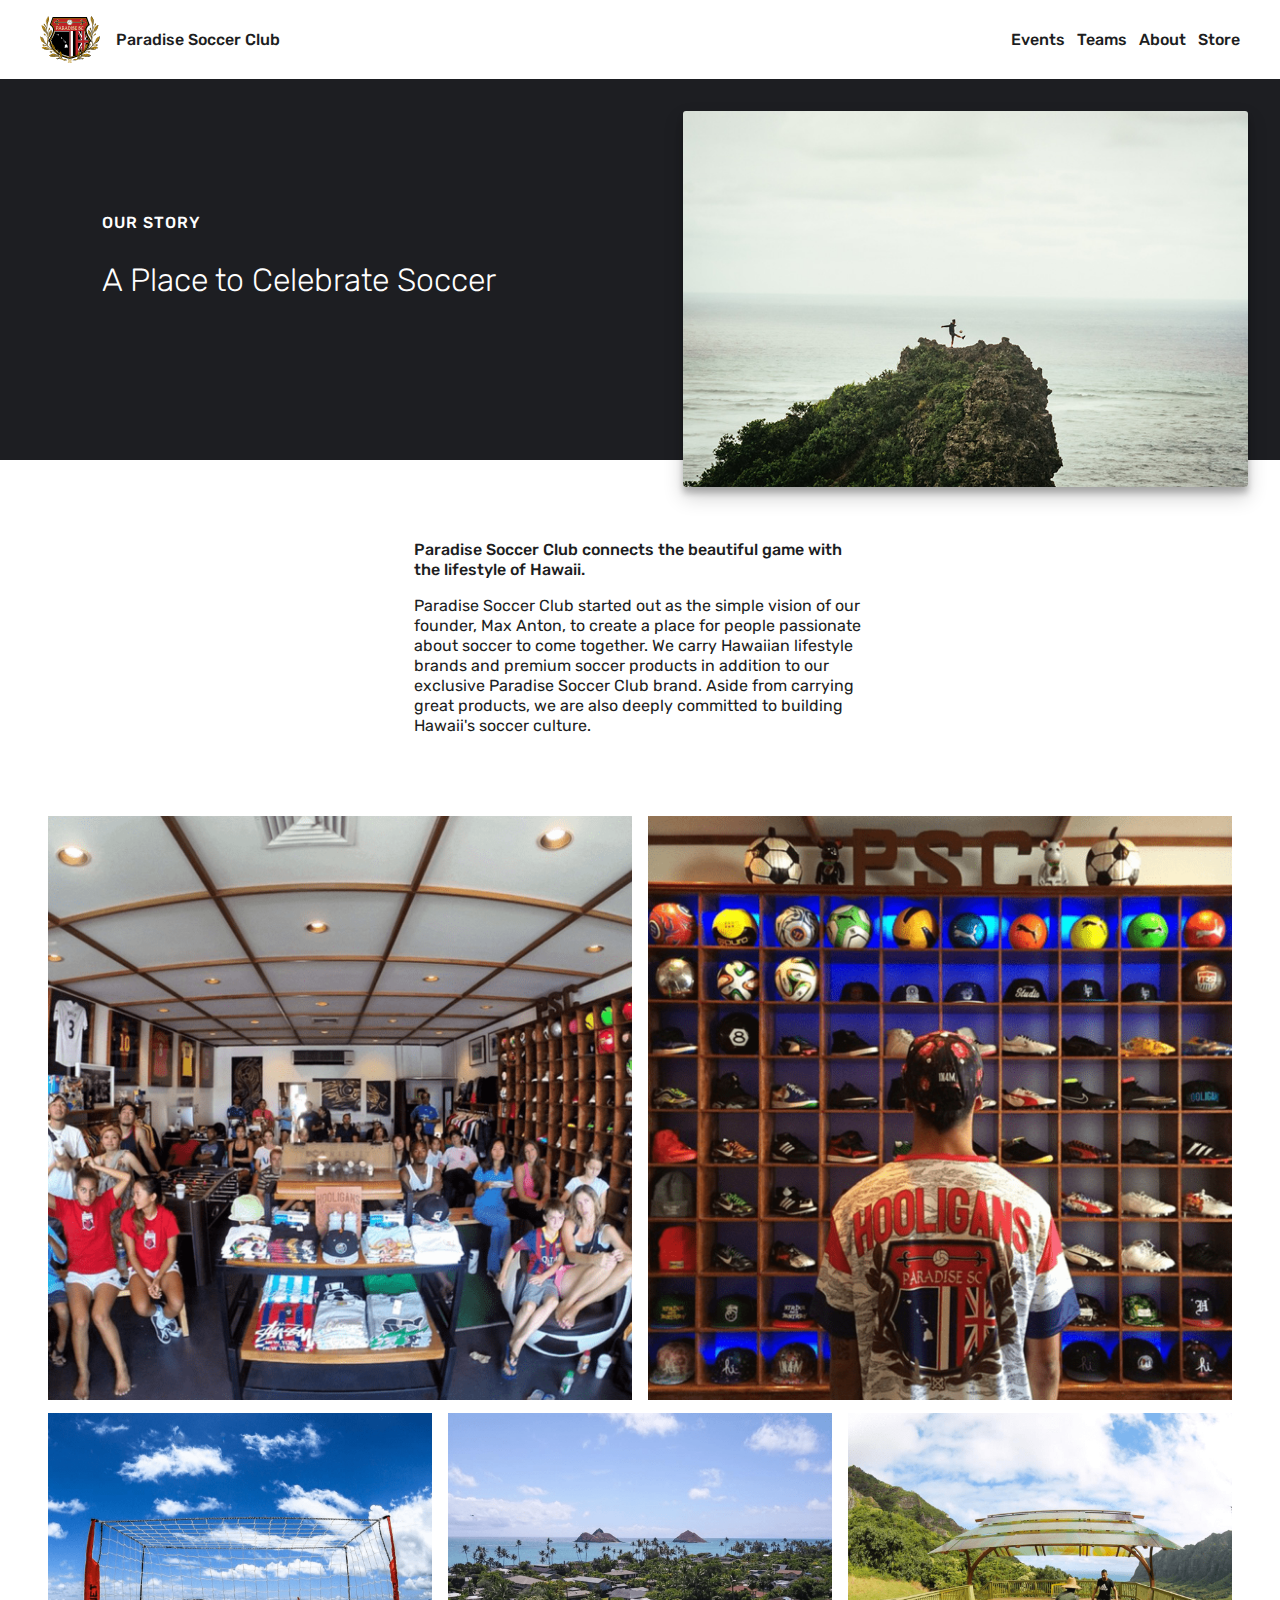
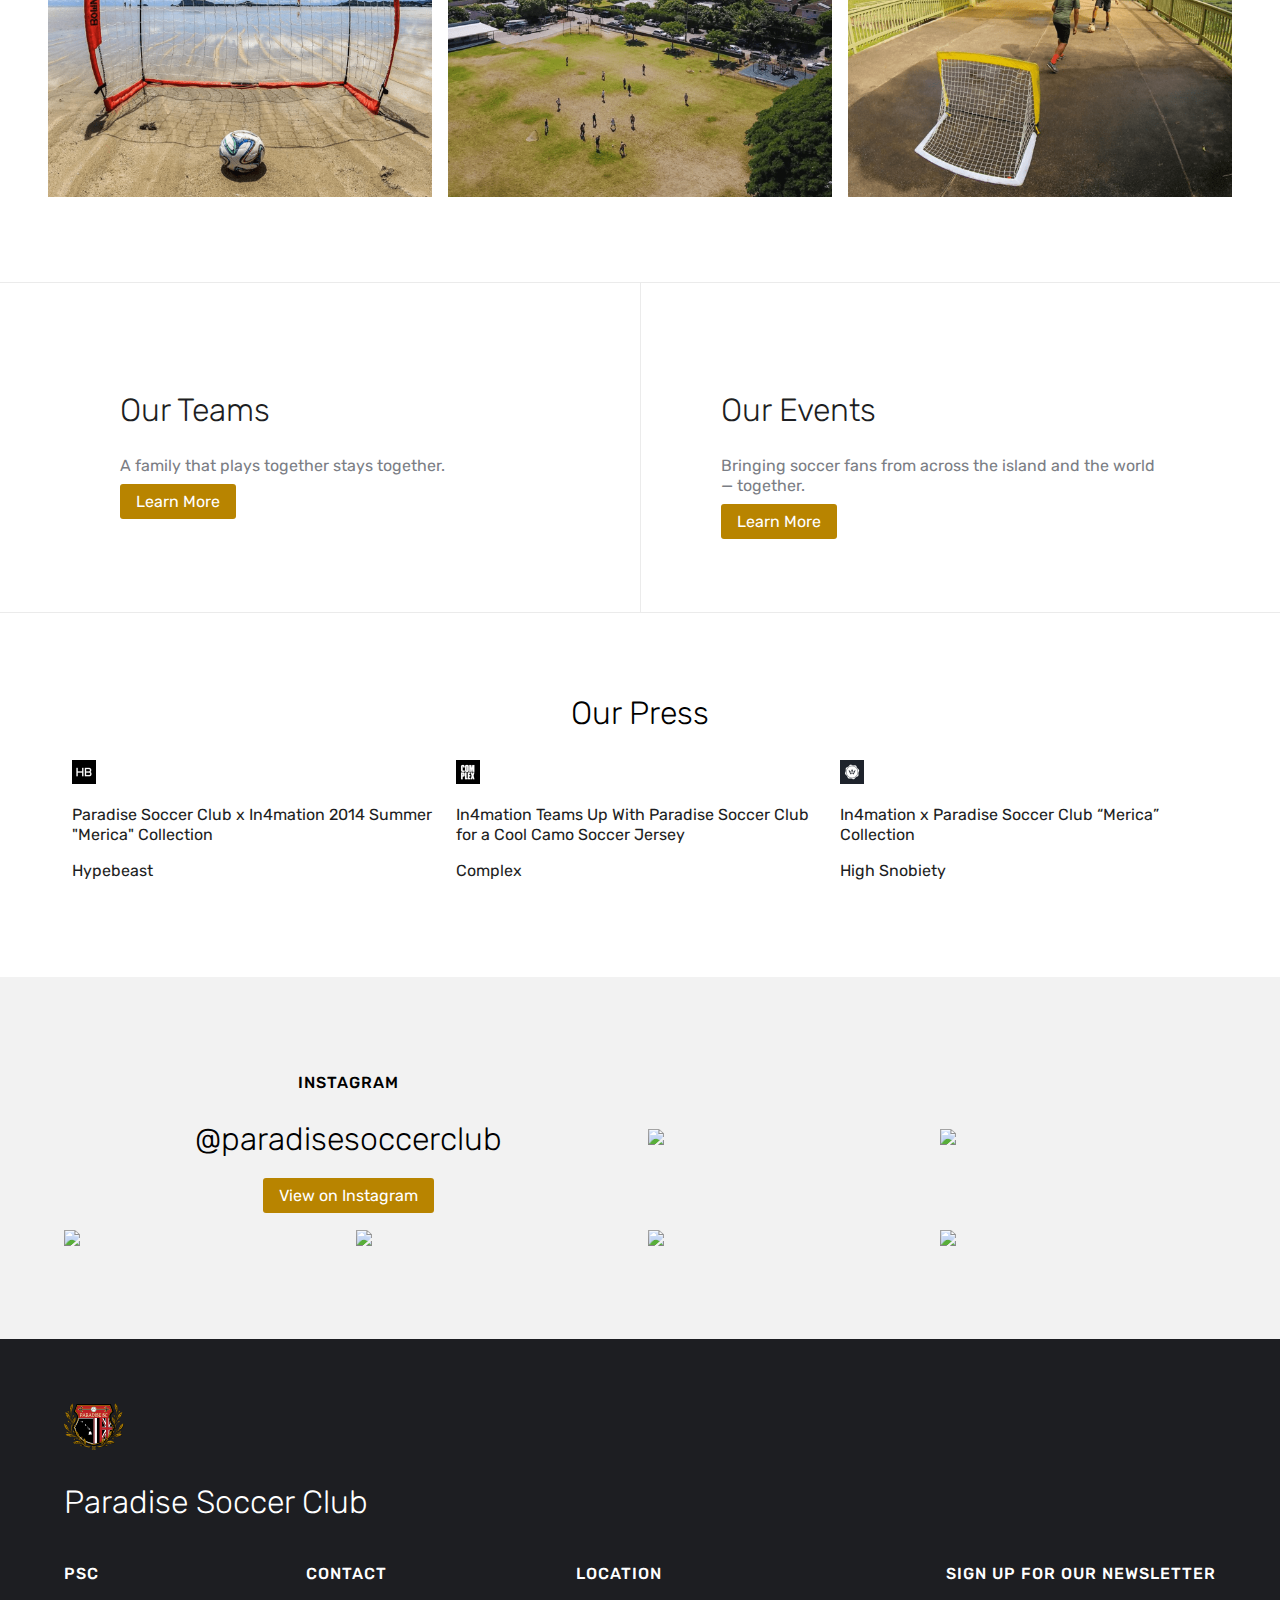
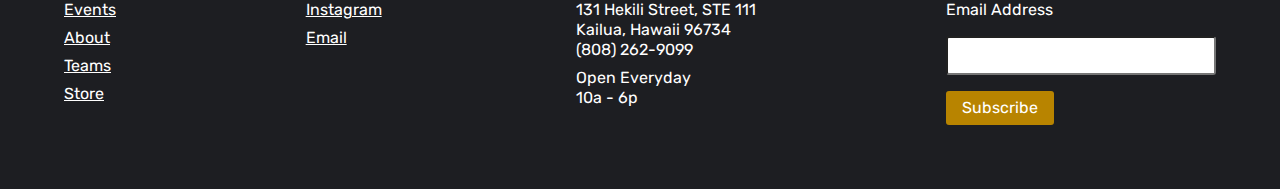
==== commit d3b756fb: "remove .html from footer links" ====
--- a/about.html
+++ b/about.html
@@ -41,13 +41,13 @@
              ="0" width="0" style="display:none;visibility:hidden"></iframe></noscript>
         <div class="nav-container">
             <nav class="wrapper-md">
-                <a class="nav-title type-link" href="/"><img class="nav-logo" src="assets/psc-logo.svg"></a>
+                <a class="nav-title type-link" href="index.html"><img class="nav-logo" src="assets/psc-logo.svg"></a>
                 <img class="nav-menu" id="menu" src="assets/menu.svg">
                     <ul class="nav-items">
-                        <li><a class="type-link nav-link" href="events">Events</a></li>
-                        <li><a class="type-link nav-link" href="teams">Teams</a></li>
-                        <li><a class="type-link nav-link" href="about">About</a></li>
-                        <li><a class="type-link nav-link" href="store">Store</a></li>
+                        <li><a class="type-link nav-link" href="events.html">Events</a></li>
+                        <li><a class="type-link nav-link" href="teams.html">Teams</a></li>
+                        <li><a class="type-link nav-link" href="about.html">About</a></li>
+                        <li><a class="type-link nav-link" href="store.html">Store</a></li>
                     </ul>
             </nav>
         </div>
@@ -94,12 +94,12 @@
                 <div class='grid info-grid'>
                   <div class='col info-col'>
                     <h2 class="type-coal">Our Teams</h2>
-                    <p class="type-smoke mb-2">A family that plays together stays together.</p>
+                    <p class="type-smoke">A family that plays together stays together.</p>
                     <a class="btn btn-gold" href="teams.html">Learn More</a>
                   </div>
                   <div class='col info-col'>
                     <h2 class="type-coal">Our Events</h2>
-                    <p class="type-smoke mb-2">Bringing soccer fans from across the island and the world — together.</p>
+                    <p class="type-smoke">Bringing soccer fans from across the island and the world — together.</p>
                     <a class="btn btn-gold" href="events.html">Learn More</a>
                   </div>
                 </div>
@@ -167,10 +167,10 @@
             <div class="footer-row">
                 <ul>
                     <h3 class="type-white">PSC</h3>
-                    <li><a href="events.html">Events</a></li>
-                    <li><a href="about.html">About</a></li>
-                    <li><a href="teams.html">Teams</a></li>
-                    <li><a href="store.html">Store</a></li>
+                    <li><a href="events">Events</a></li>
+                    <li><a href="about">About</a></li>
+                    <li><a href="teams">Teams</a></li>
+                    <li><a href="store">Store</a></li>
                 </ul>
                 <ul>
                     <h3>Contact</h3>
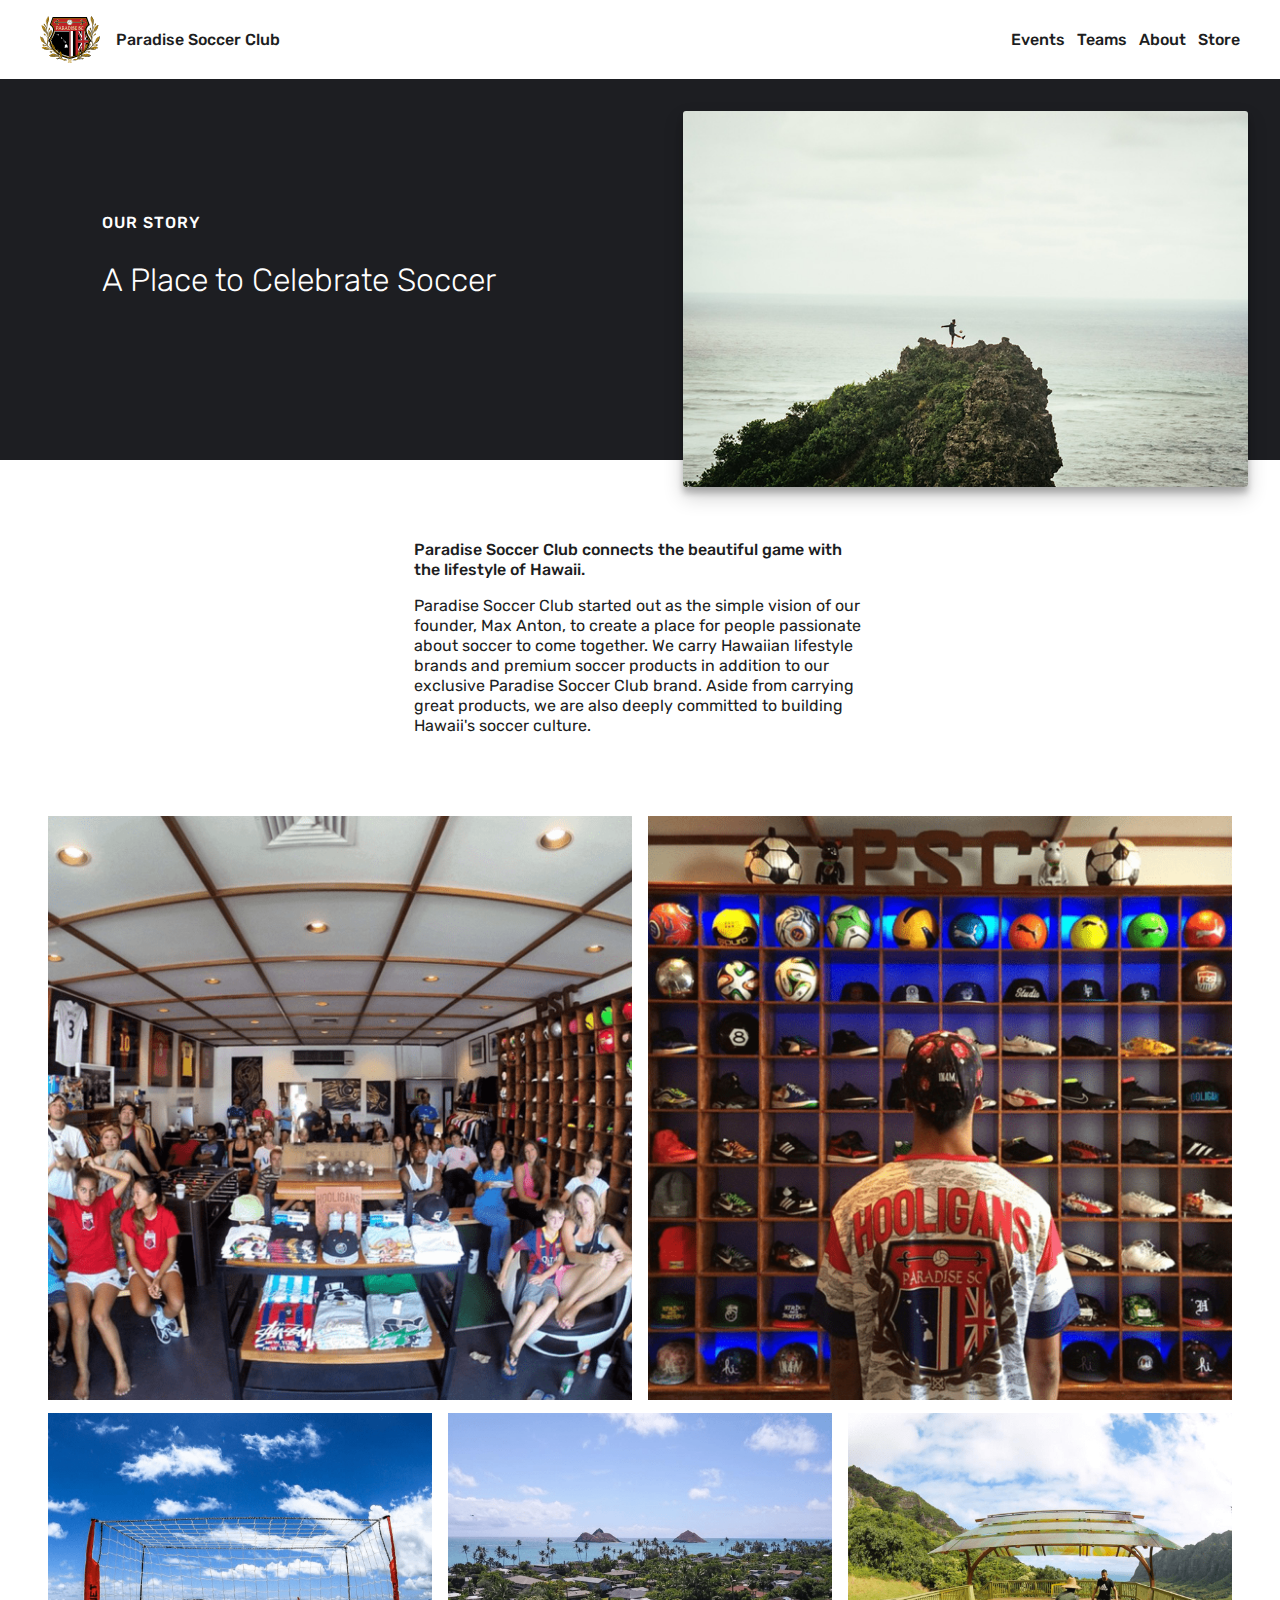
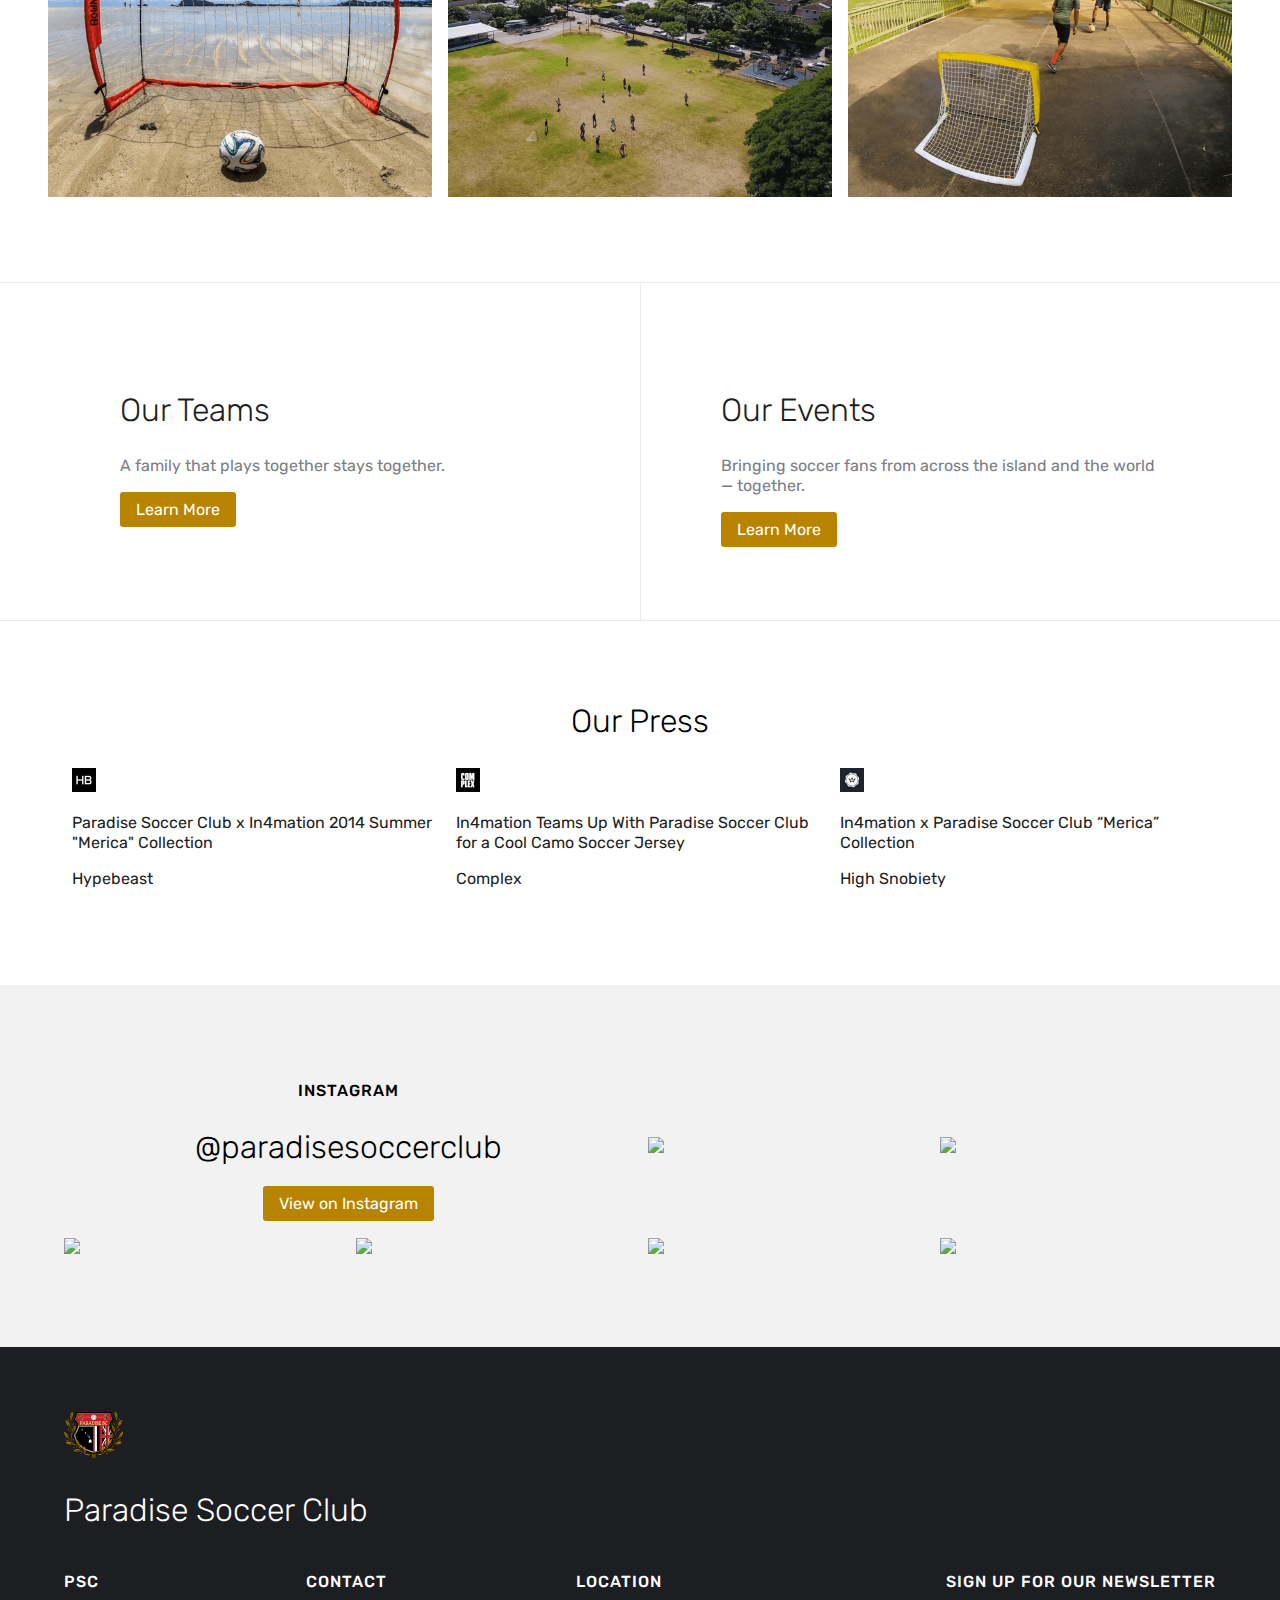
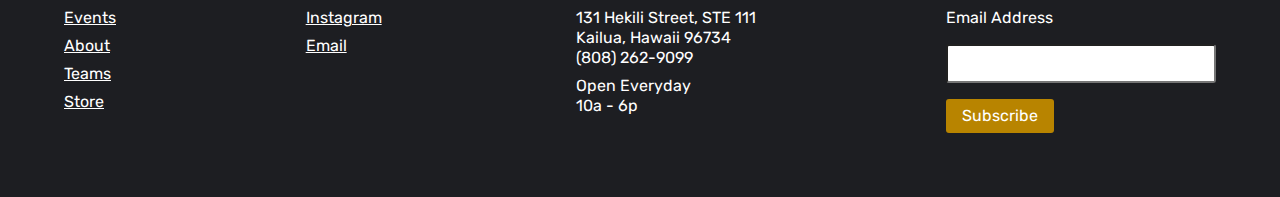
==== commit 041fa060: "Merge pull request #29 from paradisesoccerclub/Footer-Links" ====
--- a/about.html
+++ b/about.html
@@ -41,13 +41,13 @@
              ="0" width="0" style="display:none;visibility:hidden"></iframe></noscript>
         <div class="nav-container">
             <nav class="wrapper-md">
-                <a class="nav-title type-link" href="index.html"><img class="nav-logo" src="assets/psc-logo.svg"></a>
+                <a class="nav-title type-link" href="/"><img class="nav-logo" src="assets/psc-logo.svg"></a>
                 <img class="nav-menu" id="menu" src="assets/menu.svg">
                     <ul class="nav-items">
-                        <li><a class="type-link nav-link" href="events.html">Events</a></li>
-                        <li><a class="type-link nav-link" href="teams.html">Teams</a></li>
-                        <li><a class="type-link nav-link" href="about.html">About</a></li>
-                        <li><a class="type-link nav-link" href="store.html">Store</a></li>
+                        <li><a class="type-link nav-link" href="events">Events</a></li>
+                        <li><a class="type-link nav-link" href="teams">Teams</a></li>
+                        <li><a class="type-link nav-link" href="about">About</a></li>
+                        <li><a class="type-link nav-link" href="store">Store</a></li>
                     </ul>
             </nav>
         </div>
@@ -94,12 +94,12 @@
                 <div class='grid info-grid'>
                   <div class='col info-col'>
                     <h2 class="type-coal">Our Teams</h2>
-                    <p class="type-smoke">A family that plays together stays together.</p>
+                    <p class="type-smoke mb-2">A family that plays together stays together.</p>
                     <a class="btn btn-gold" href="teams.html">Learn More</a>
                   </div>
                   <div class='col info-col'>
                     <h2 class="type-coal">Our Events</h2>
-                    <p class="type-smoke">Bringing soccer fans from across the island and the world — together.</p>
+                    <p class="type-smoke mb-2">Bringing soccer fans from across the island and the world — together.</p>
                     <a class="btn btn-gold" href="events.html">Learn More</a>
                   </div>
                 </div>
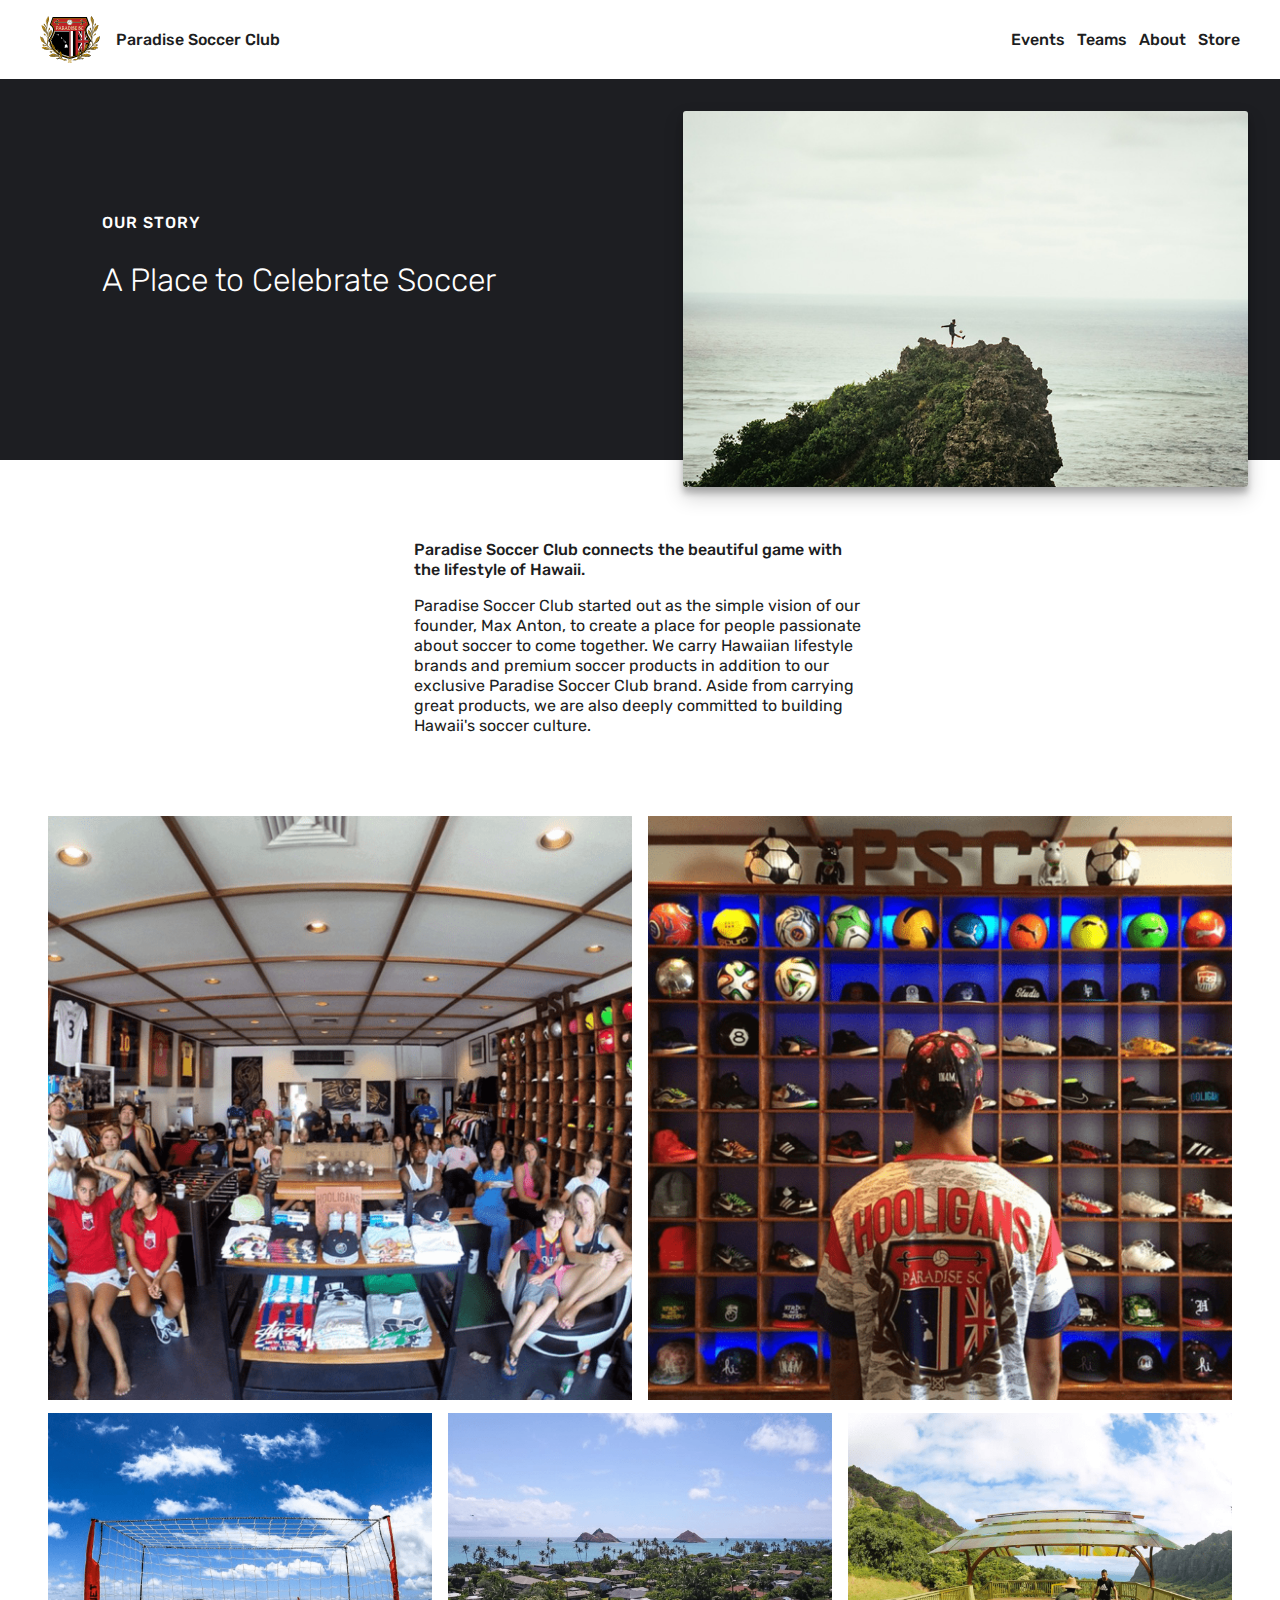
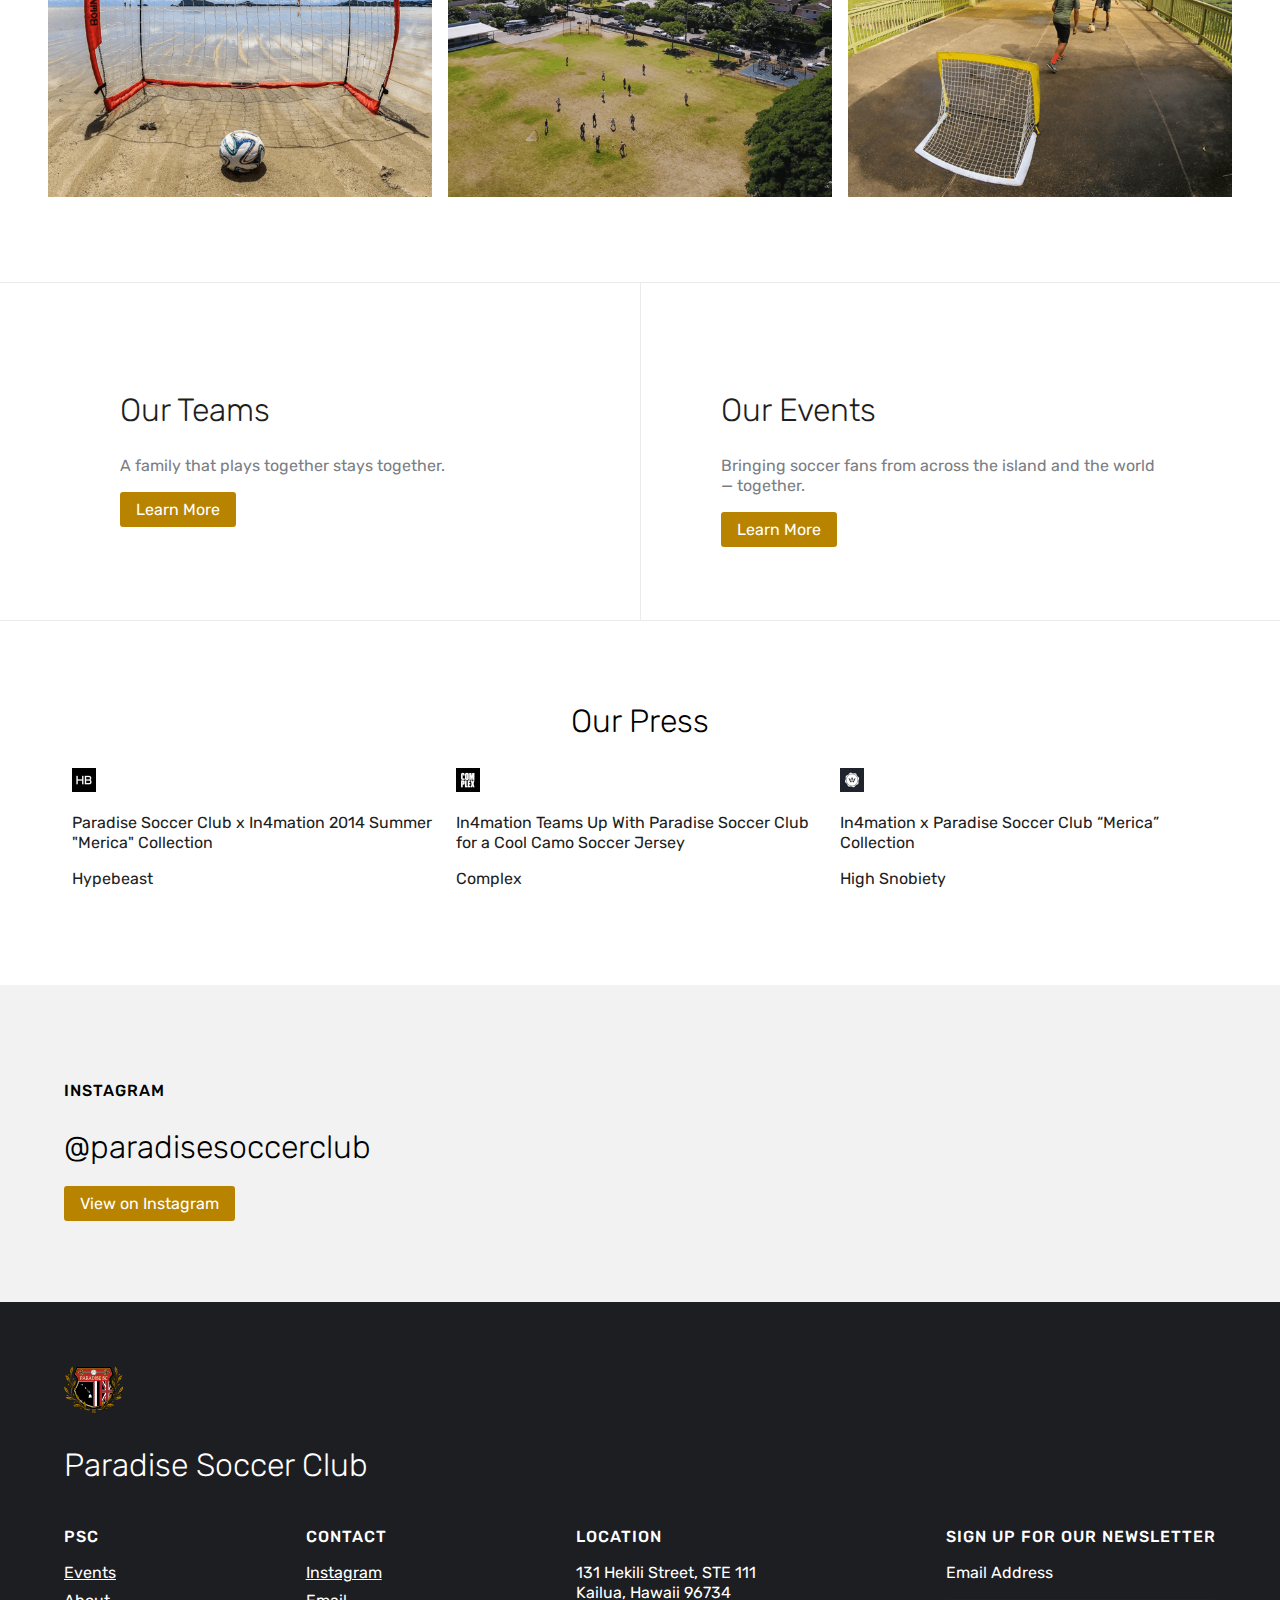
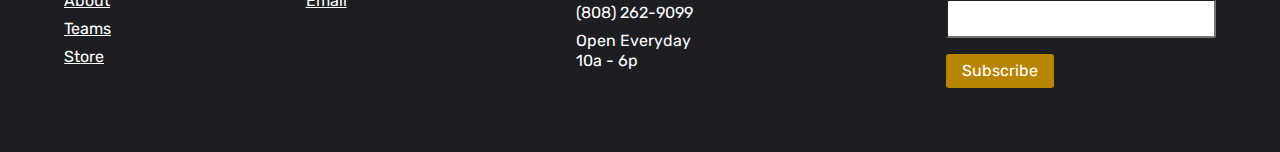
==== commit 4b7fed31: "Remove outdated information" ====
--- a/about.html
+++ b/about.html
@@ -130,30 +130,11 @@
         <section class="bg-fog section-margin-top section-padding-bottom">
             <div class="wrapper-md wrapper-center section-padding-top">
                 <div class='grid item-grid grid-align-center'>
-                    <div class="item-col item-featured">
+                    <div class="item-col">
                     <h3>Instagram</h3>
                     <h2>@paradisesoccerclub</h2>
                     <a class="btn btn-gold">View on Instagram</a>
                   </div>
-                  
-                    <div class='item-col'>
-                        <img src="https://scontent-sjc3-1.cdninstagram.com/vp/bf99037f1c4ad0f2b689c2803a026d53/5B7C66C6/t51.2885-15/e35/31983368_1987876291528372_3430142113025622016_n.jpg">
-                    </div>
-                    <div class='item-col'>
-                        <img src="https://scontent-sjc3-1.cdninstagram.com/vp/2297b0c407c51772158dea34e134efbb/5B94954D/t51.2885-15/e35/31557202_1051234751682720_7398096225515339776_n.jpg">
-                    </div>
-                    <div class='item-col'>
-                        <img src="https://scontent-sjc3-1.cdninstagram.com/vp/5837bf0ecec103aeb424c3753cfb2409/5B928E54/t51.2885-15/e35/30912002_592653141083602_3006930672926326784_n.jpg">
-                    </div>
-                    <div class='item-col'>
-                        <img src="https://scontent-sjc3-1.cdninstagram.com/vp/475c93b6c495a16e7ebfb3936d0f1f77/5B861D57/t51.2885-15/e35/30603702_2020331974952286_7888821953052540928_n.jpg">
-                    </div>
-                    <div class='item-col'>
-                        <img src="https://scontent-sjc3-1.cdninstagram.com/vp/a1815b37ba08f913bcf3255504e44430/5B80C9A3/t51.2885-15/e35/30603749_1016143011859711_4562880419552296960_n.jpg">
-                    </div>
-                    <div class='item-col'>
-                        <img src="https://scontent-sjc3-1.cdninstagram.com/vp/8834bc235e41a5b422ea004af0bf88a9/5B9A194D/t51.2885-15/e35/28753970_603053326717219_6719765531919908864_n.jpg">
-                    </div>
                   </div>   
                 </div>
         </section>
--- a/css/main.css
+++ b/css/main.css
@@ -1 +1 @@
-/*! normalize.css v8.0.0 | MIT License | github.com/necolas/normalize.css */html{line-height:1.25;-webkit-text-size-adjust:100%}body{margin:0}h1{font-size:2em;margin:0.67em 0}hr{box-sizing:content-box;height:0;overflow:visible}pre{font-family:monospace, monospace;font-size:1em}a{background-color:transparent}abbr[title]{border-bottom:none;text-decoration:underline;text-decoration:underline dotted}b,strong{font-weight:bolder}code,kbd,samp{font-family:monospace, monospace;font-size:1em}small{font-size:80%}img{border-style:none}button,input,optgroup,select,textarea{font-family:inherit;font-size:100%;line-height:1.15;margin:0}button,input{overflow:visible}button,select{text-transform:none}button,[type="button"],[type="reset"],[type="submit"]{-webkit-appearance:button}button::-moz-focus-inner,[type="button"]::-moz-focus-inner,[type="reset"]::-moz-focus-inner,[type="submit"]::-moz-focus-inner{border-style:none;padding:0}button:-moz-focusring,[type="button"]:-moz-focusring,[type="reset"]:-moz-focusring,[type="submit"]:-moz-focusring{outline:1px dotted ButtonText}fieldset{padding:0.35em 0.75em 0.625em}textarea{overflow:auto}[type="checkbox"],[type="radio"]{box-sizing:border-box;padding:0}[type="number"]::-webkit-inner-spin-button,[type="number"]::-webkit-outer-spin-button{height:auto}[type="search"]{-webkit-appearance:textfield;outline-offset:-2px}[type="search"]::-webkit-search-decoration{-webkit-appearance:none}::-webkit-file-upload-button{-webkit-appearance:button;font:inherit}[hidden]{display:none}.type-white{color:#fff}.type-coal{color:#1D1E22}.type-smoke{color:#7B7E85}.type-gold{color:#B88400}.type-bold{font-weight:500}.type-center{text-align:center}.type-link{text-decoration:none;color:#1D1E22}.type-link:hover{color:#B88400;transition:color 0.25s ease}h2{font-family:"Rubik",sans-serif;font-weight:300;font-size:24px}@media only screen and (min-width: 500px){h2{font-size:32px}}h3{font-family:"Rubik",sans-serif;font-size:16px;text-transform:uppercase;letter-spacing:1px;font-weight:500}p{font-family:"Rubik",sans-serif;font-size:16px}nav{padding:16px 24px;margin:0 auto;font-family:"Rubik",sans-serif;display:flex;flex-direction:row;justify-content:space-between;align-items:center;overflow:hidden}nav ul{list-style-type:none;margin:0;padding:0;transform:translateY(-100%);position:absolute;right:0}@media only screen and (min-width: 500px){nav ul{transform:translateY(0);position:relative}}nav li{margin-bottom:16px}@media only screen and (min-width: 500px){nav li{display:inline-block;padding-right:8px;margin-bottom:0}nav li:last-of-type{padding-right:0}}.nav-logo{max-width:60px;margin-right:16px}.nav-title{font-size:16px;color:#1D1E22;display:block;text-decoration:none;align-items:center;display:flex;font-weight:500}.nav-title:after{content:'PSC'}@media only screen and (min-width: 800px){.nav-title:after{content:'Paradise Soccer Club'}}.nav-menu{cursor:pointer;max-width:24px;z-index:200}@media only screen and (min-width: 500px){.nav-menu{display:none}}.nav-link{text-decoration:none;color:#1D1E22;font-weight:500}.nav-gold{color:#B88400}.nav-container{background:rgba(255,255,255,0.9)}.is-visible{transform:translate(0, 45%);background:white;padding:24px;height:100%;z-index:100;width:50%;box-shadow:0 3px 6px rgba(0,0,0,0.16),0 3px 6px rgba(0,0,0,0.23)}@media only screen and (min-width: 500px){.is-visible{transform:none;background:none;padding:0;height:auto}}.nav-store{box-sizing:border-box;margin-left:24px;margin-right:24px;text-align:center}.nav-store a,.nav-store p{box-sizing:border-box;color:#1D1E22;font-size:16px;font-family:"Rubik",sans-serif;text-align:center;display:block;padding:8px 8px}@media only screen and (min-width: 500px){.nav-store a,.nav-store p{display:inline-block}}.wrapper-sm{max-width:500px}.wrapper-md{max-width:1200px}.wrapper-lg{max-width:1440px}.wrapper-center{margin:0 auto}/*! Flex Grid Lite | MIT License | https://github.com/elliotdahl/flex-grid-lite */.grid{box-sizing:border-box;display:flex;flex:0 1 auto;flex-direction:row;flex-wrap:wrap}.grid.grid-nogutter{margin:0}.grid.grid-nogutter>.col{padding:0}.grid-margin-bottom{margin-bottom:8px}.col{box-sizing:border-box;flex-grow:1;flex-shrink:0;flex-basis:0;max-width:100%;min-width:0;padding:0 8px 0 8px}.col-align-top{-webkit-align-self:flex-start;-ms-flex-item-align:start;align-self:flex-start}.col-align-bottom{align-self:flex-end}.col-align-middle{-webkit-align-self:center;-ms-flex-item-align:center;align-self:center}.col-top{justify-content:flex-start !important;flex-direction:column;display:flex}.col-bottom{justify-content:flex-end !important;flex-direction:column;display:flex}.col-middle{justify-content:center;flex-direction:column;display:flex}.grid-start{-webkit-box-pack:start;-ms-flex-pack:start;justify-content:flex-start}.grid-center{-webkit-box-pack:center;-ms-flex-pack:center;justify-content:center}.grid-end{-webkit-box-pack:end;-ms-flex-pack:end;justify-content:flex-end}.grid-around{justify-content:space-around}.grid-align-center{align-items:center}.grid-between{-webkit-box-pack:justify;-ms-flex-pack:justify;justify-content:space-between}.col-first{-webkit-box-ordinal-group:0;-ms-flex-order:-1;order:-1}.col-last{-webkit-box-ordinal-group:2;-ms-flex-order:1;order:1}.grid-reverse{-webkit-box-orient:horizontal;-webkit-box-direction:reverse;-ms-flex-direction:row-reverse;flex-direction:row-reverse}.col-fixed{flex:initial}@media only screen and (max-width: 500px){.col-sm{flex:100%;max-width:100%}}@media only screen and (max-width: 624px){.col-md{flex:100%;max-width:100%}}@media only screen and (max-width: 744px){.col-lg{flex:100%;max-width:100%}}img{width:100%;font-family:"Rubik",sans-serif;font-size:16px;color:#7B7E85}.bg-gold{background-color:#B88400}.bg-smoke{background-color:#7B7E85}.bg-coal{background-color:#1D1E22}.bg-fog{background-color:#F2F2F2}.bg-cloud{background-color:#EBEBEB}.bg-ruby{background-color:#BE2126}@media only screen and (min-width: 700px){.hero{display:flex;align-items:center}}@media only screen and (min-width: 500px){.hero div{flex:1}}.hero-text{padding:24px 24px 40px 24px;margin-right:24px}@media only screen and (min-width: 500px){.hero-text{padding-left:8%}}.hero-img-home{background:url(../img/products/2018-rvca/grappler-jacket.jpg)}.hero-img-events{background:url(https://placehold.it/800x400)}.hero-img-about{background:url(../img/about/about-hero.jpg)}.hero-img-teams{background:url(https://placehold.it/800x400)}.hero-img{margin-bottom:-8px}@media only screen and (min-width: 700px){.hero-img{margin-bottom:-16px;margin-top:16px;margin-left:-16px;border-radius:3px;box-shadow:0 10px 20px rgba(0,0,0,0.19),0 6px 6px rgba(0,0,0,0.23)}}@media only screen and (min-width: 800px){.hero-img{margin-bottom:-32px;margin-top:32px;margin-left:-32px}}.item-grid{margin-left:8px;margin-right:8px;display:flex;flex-wrap:wrap}@media only screen and (min-width: 1000px){.item-grid{margin-left:16px;margin-right:16px}}.item-col{box-sizing:border-box;padding:0 8px 8px 8px;flex:0 0 auto;width:50%}@media only screen and (min-width: 600px){.item-col{width:33%}}@media only screen and (min-width: 920px){.item-col{width:25%}}.item-featured{width:100%;margin-bottom:16px;text-align:center}@media only screen and (min-width: 700px){.item-featured{width:50%}}.item-featured-desc{max-width:400px;margin-left:auto;margin-right:auto;line-height:1.5}.item-container{display:flex;justify-content:space-between;font-size:16px;color:#1D1E22;font-family:"Rubik",sans-serif}.item-attr{font-weight:500;margin-left:8px}.item-desc{font-family:"Rubik",sans-serif;color:#7B7E85;margin-top:0}@media only screen and (min-width: 650px){.section-border-top{border-top:1px solid #EBEBEB}}.info-grid{display:block}@media only screen and (min-width: 650px){.info-grid{display:flex}}.info-col{padding:24px 24px 40px 24px;border-bottom:1px solid #EBEBEB}@media only screen and (min-width: 500px){.info-col{padding:32px;border-bottom:none}}@media only screen and (min-width: 650px){.info-col{padding:64px}}@media only screen and (min-width: 800px){.info-col{padding:80px}}@media only screen and (min-width: 650px){.info-col:first-of-type{border-right:1px solid #EBEBEB}}.grid-featured-product{margin-left:8px;margin-right:8px}@media only screen and (min-width: 500px){.grid-featured-product{justify-content:space-around}}@media only screen and (min-width: 1000px){.grid-featured-product{margin-left:16px;margin-right:16px}}@media only screen and (min-width: 600px){.grid-featured-product .item-col{margin-top:-150px}}.grid-featured-product .col{display:none}@media only screen and (min-width: 600px){.grid-featured-product .col{display:block}}.item-link{position:relative;text-align:center}.item-link .btn{position:absolute;bottom:4px;opacity:0;border-radius:0;transition:opacity 0.25s ease;padding:16px;width:-webkit-fill-available}.item-link .btn:after{content:url(../assets/square-16.svg);display:inline-block;width:16px;height:16px;margin-left:8px;vertical-align:middle}.item-link:hover .btn{opacity:1}.event-list{list-style-type:none;padding:0;font-family:"Rubik",sans-serif;color:#7B7E85;font-size:16px}.event-list li{padding-bottom:8px}.event-list-desc{margin-right:32px}.event-title{color:#1D1E22;text-transform:uppercase;letter-spacing:1px;font-weight:500}.event-table{border-collapse:collapse}.rule-cloud{border:1px solid #EBEBEB}.about-intro{padding-left:24px;padding-right:24px}.press-grid{padding-left:24px;padding-right:24px}.press-icon{max-width:24px}.team-grid{padding-left:24px;padding-right:24px}.player-number{font-size:24px;color:#1D1E22}@media only screen and (min-width: 500px){.player-number{font-size:32px}}.player-name{font-size:16px;color:#1D1E22}@media only screen and (min-width: 500px){.player-name{font-size:24px}}.player-position{color:#7B7E85;font-size:16px}footer{padding:24px;background-color:#1D1E22}@media only screen and (min-width: 800px){footer{padding:64px}}footer h3,footer ul,footer li{color:#fff}footer ul{list-style-type:none;margin-bottom:32px;padding:0}@media only screen and (min-width: 600px){footer ul{margin:0}}footer li{font-family:"Rubik",sans-serif;font-size:16px;margin-bottom:8px}footer li a{color:#fff}@media only screen and (min-width: 600px){.footer-row{display:flex;flex-direction:row;justify-content:space-between}}.email-label{color:#fff;font-family:"Rubik",sans-serif}.email-input{font-family:"Rubik",sans-serif;padding:8px;border-radius:3px}.mc-field-group{display:flex;flex-direction:column;flex-wrap:wrap}.mc-field-group label,.mc-field-group input{margin-bottom:16px}.mc-field-group input{max-width:300px}.section-margin-top{margin-top:32px}@media only screen and (min-width: 500px){.section-margin-top{margin-top:40px}}@media only screen and (min-width: 1000px){.section-margin-top{margin-top:80px}}.section-margin-bottom{margin-bottom:32px}@media only screen and (min-width: 500px){.section-margin-bottom{margin-bottom:40px}}@media only screen and (min-width: 1000px){.section-margin-bottom{margin-bottom:80px}}.section-padding-top{padding-top:32px}@media only screen and (min-width: 500px){.section-padding-top{padding-top:40px}}@media only screen and (min-width: 1000px){.section-padding-top{padding-top:80px}}.section-padding-bottom{padding-bottom:32px}@media only screen and (min-width: 500px){.section-padding-bottom{padding-bottom:40px}}@media only screen and (min-width: 1000px){.section-padding-bottom{padding-bottom:80px}}.mb-1{margin-bottom:16px}.mb-2{margin-bottom:24px}.btn{font-family:"Rubik",sans-serif;padding:8px 16px;border:0;border-radius:3px;cursor:pointer;text-decoration:none}.btn-gold{background-color:#B88400;color:white}.btn-cloud{background-color:#EBEBEB;color:#1D1E22}.btn-white{background-color:#fff;color:#B88400}.modal-open{overflow:hidden}.modal{position:fixed;top:0;right:0;bottom:0;left:0;z-index:1050;display:none;overflow:hidden;outline:0}.modal-open .modal{overflow-x:hidden;overflow-y:auto}.modal-dialog{position:relative;width:auto;margin:0.5rem;pointer-events:none}.modal.fade .modal-dialog{transition:-webkit-transform 0.3s ease-out;transition:transform 0.3s ease-out;transition:transform 0.3s ease-out, -webkit-transform 0.3s ease-out;-webkit-transform:translate(0, -25%);transform:translate(0, -25%)}.modal.show .modal-dialog{-webkit-transform:translate(0, 0);transform:translate(0, 0)}.modal-dialog-centered{display:-webkit-box;display:-ms-flexbox;display:flex;-webkit-box-align:center;-ms-flex-align:center;align-items:center;min-height:calc(100% - (0.5rem * 2))}.modal-content{position:relative;display:-webkit-box;display:-ms-flexbox;display:flex;-webkit-box-orient:vertical;-webkit-box-direction:normal;-ms-flex-direction:column;flex-direction:column;width:100%;pointer-events:auto;background-color:#fff;background-clip:padding-box;border:1px solid rgba(0,0,0,0.2);border-radius:0.3rem;outline:0}.modal-backdrop{position:fixed;top:0;right:0;bottom:0;left:0;z-index:1040;background-color:#000}.modal-backdrop.fade{opacity:0}.modal-backdrop.show{opacity:0.5}.modal-header{display:-webkit-box;display:-ms-flexbox;display:flex;-webkit-box-align:start;-ms-flex-align:start;align-items:flex-start;-webkit-box-pack:justify;-ms-flex-pack:justify;justify-content:space-between;align-items:center;padding:1rem;border-bottom:1px solid #e9ecef;border-top-left-radius:0.3rem;border-top-right-radius:0.3rem}.modal-header img{width:50%}@media only screen and (min-width: 800px){.modal-header img{width:auto}}.modal-body{position:relative;-webkit-box-flex:1;-ms-flex:1 1 auto;flex:1 1 auto;padding:1rem}.modal-footer{display:-webkit-box;display:-ms-flexbox;display:flex;-webkit-box-align:center;-ms-flex-align:center;align-items:center;-webkit-box-pack:end;-ms-flex-pack:end;justify-content:flex-end;padding:1rem;border-top:1px solid #e9ecef}.modal-footer>:not(:first-child){margin-left:.25rem}.modal-footer>:not(:last-child){margin-right:.25rem}.modal-scrollbar-measure{position:absolute;top:-9999px;width:50px;height:50px;overflow:scroll}@media (min-width: 576px){.modal-dialog{max-width:600px;margin:1.75rem auto}.modal-dialog-centered{min-height:calc(100% - (1.75rem * 2))}.modal-sm{max-width:300px}}@media (min-width: 992px){.modal-lg{max-width:800px}}
+/*! normalize.css v8.0.0 | MIT License | github.com/necolas/normalize.css */html{line-height:1.25;-webkit-text-size-adjust:100%}body{margin:0}h1{font-size:2em;margin:0.67em 0}hr{box-sizing:content-box;height:0;overflow:visible}pre{font-family:monospace, monospace;font-size:1em}a{background-color:transparent}abbr[title]{border-bottom:none;text-decoration:underline;text-decoration:underline dotted}b,strong{font-weight:bolder}code,kbd,samp{font-family:monospace, monospace;font-size:1em}small{font-size:80%}img{border-style:none}button,input,optgroup,select,textarea{font-family:inherit;font-size:100%;line-height:1.15;margin:0}button,input{overflow:visible}button,select{text-transform:none}button,[type="button"],[type="reset"],[type="submit"]{-webkit-appearance:button}button::-moz-focus-inner,[type="button"]::-moz-focus-inner,[type="reset"]::-moz-focus-inner,[type="submit"]::-moz-focus-inner{border-style:none;padding:0}button:-moz-focusring,[type="button"]:-moz-focusring,[type="reset"]:-moz-focusring,[type="submit"]:-moz-focusring{outline:1px dotted ButtonText}fieldset{padding:0.35em 0.75em 0.625em}textarea{overflow:auto}[type="checkbox"],[type="radio"]{box-sizing:border-box;padding:0}[type="number"]::-webkit-inner-spin-button,[type="number"]::-webkit-outer-spin-button{height:auto}[type="search"]{-webkit-appearance:textfield;outline-offset:-2px}[type="search"]::-webkit-search-decoration{-webkit-appearance:none}::-webkit-file-upload-button{-webkit-appearance:button;font:inherit}[hidden]{display:none}.type-white{color:#fff}.type-coal{color:#1D1E22}.type-smoke{color:#7B7E85}.type-gold{color:#B88400}.type-bold{font-weight:500}.type-center{text-align:center}.type-link{text-decoration:none;color:#1D1E22}.type-link:hover{color:#B88400;transition:color 0.25s ease}h2{font-family:"Rubik",sans-serif;font-weight:300;font-size:24px}@media only screen and (min-width: 500px){h2{font-size:32px}}h3{font-family:"Rubik",sans-serif;font-size:16px;text-transform:uppercase;letter-spacing:1px;font-weight:500}p{font-family:"Rubik",sans-serif;font-size:16px}nav{padding:16px 24px;margin:0 auto;font-family:"Rubik",sans-serif;display:flex;flex-direction:row;justify-content:space-between;align-items:center;overflow:hidden}nav ul{list-style-type:none;margin:0;padding:0;transform:translateY(-100%);position:absolute;right:0}@media only screen and (min-width: 500px){nav ul{transform:translateY(0);position:relative}}nav li{margin-bottom:16px}@media only screen and (min-width: 500px){nav li{display:inline-block;padding-right:8px;margin-bottom:0}nav li:last-of-type{padding-right:0}}.nav-logo{max-width:60px;margin-right:16px}.nav-title{font-size:16px;color:#1D1E22;display:block;text-decoration:none;align-items:center;display:flex;font-weight:500}.nav-title:after{content:'PSC'}@media only screen and (min-width: 800px){.nav-title:after{content:'Paradise Soccer Club'}}.nav-menu{cursor:pointer;max-width:24px;z-index:200}@media only screen and (min-width: 500px){.nav-menu{display:none}}.nav-link{text-decoration:none;color:#1D1E22;font-weight:500}.nav-gold{color:#B88400}.nav-container{background:rgba(255,255,255,0.9)}.is-visible{transform:translate(0, 45%);background:white;padding:24px;height:100%;z-index:100;width:50%;box-shadow:0 3px 6px rgba(0,0,0,0.16),0 3px 6px rgba(0,0,0,0.23)}@media only screen and (min-width: 500px){.is-visible{transform:none;background:none;padding:0;height:auto}}.nav-store{box-sizing:border-box;margin-left:24px;margin-right:24px;text-align:center}.nav-store a,.nav-store p{box-sizing:border-box;color:#1D1E22;font-size:16px;font-family:"Rubik",sans-serif;text-align:center;display:block;padding:8px 8px}@media only screen and (min-width: 500px){.nav-store a,.nav-store p{display:inline-block}}.wrapper-sm{max-width:500px}.wrapper-md{max-width:1200px}.wrapper-lg{max-width:1440px}.wrapper-center{margin:0 auto}/*! Flex Grid Lite | MIT License | https://github.com/elliotdahl/flex-grid-lite */.grid{box-sizing:border-box;display:flex;flex:0 1 auto;flex-direction:row;flex-wrap:wrap}.grid.grid-nogutter{margin:0}.grid.grid-nogutter>.col{padding:0}.grid-margin-bottom{margin-bottom:8px}.col{box-sizing:border-box;flex-grow:1;flex-shrink:0;flex-basis:0;max-width:100%;min-width:0;padding:0 8px 0 8px}.col-align-top{-webkit-align-self:flex-start;-ms-flex-item-align:start;align-self:flex-start}.col-align-bottom{align-self:flex-end}.col-align-middle{-webkit-align-self:center;-ms-flex-item-align:center;align-self:center}.col-top{justify-content:flex-start !important;flex-direction:column;display:flex}.col-bottom{justify-content:flex-end !important;flex-direction:column;display:flex}.col-middle{justify-content:center;flex-direction:column;display:flex}.grid-start{-webkit-box-pack:start;-ms-flex-pack:start;justify-content:flex-start}.grid-center{-webkit-box-pack:center;-ms-flex-pack:center;justify-content:center}.grid-end{-webkit-box-pack:end;-ms-flex-pack:end;justify-content:flex-end}.grid-around{justify-content:space-around}.grid-align-center{align-items:center}.grid-between{-webkit-box-pack:justify;-ms-flex-pack:justify;justify-content:space-between}.col-first{-webkit-box-ordinal-group:0;-ms-flex-order:-1;order:-1}.col-last{-webkit-box-ordinal-group:2;-ms-flex-order:1;order:1}.grid-reverse{-webkit-box-orient:horizontal;-webkit-box-direction:reverse;-ms-flex-direction:row-reverse;flex-direction:row-reverse}.col-fixed{flex:initial}@media only screen and (max-width: 500px){.col-sm{flex:100%;max-width:100%}}@media only screen and (max-width: 624px){.col-md{flex:100%;max-width:100%}}@media only screen and (max-width: 744px){.col-lg{flex:100%;max-width:100%}}img,iframe{width:100%;font-family:"Rubik",sans-serif;font-size:16px;color:#7B7E85}.bg-gold{background-color:#B88400}.bg-smoke{background-color:#7B7E85}.bg-coal{background-color:#1D1E22}.bg-fog{background-color:#F2F2F2}.bg-cloud{background-color:#EBEBEB}.bg-ruby{background-color:#BE2126}@media only screen and (min-width: 700px){.hero{display:flex;align-items:center}}@media only screen and (min-width: 500px){.hero div{flex:1}}.hero-text{padding:24px 24px 40px 24px;margin-right:24px}@media only screen and (min-width: 500px){.hero-text{padding-left:8%}}.hero-img{margin-bottom:-8px}@media only screen and (min-width: 700px){.hero-img{margin-bottom:-16px;margin-top:16px;margin-left:-16px;border-radius:3px;box-shadow:0 10px 20px rgba(0,0,0,0.19),0 6px 6px rgba(0,0,0,0.23)}}@media only screen and (min-width: 800px){.hero-img{margin-bottom:-32px;margin-top:32px;margin-left:-32px}}.item-grid{margin-left:8px;margin-right:8px;display:flex;flex-wrap:wrap}@media only screen and (min-width: 1000px){.item-grid{margin-left:16px;margin-right:16px}}.item-col{box-sizing:border-box;padding:0 8px 8px 8px;flex:0 0 auto;width:50%}@media only screen and (min-width: 600px){.item-col{width:33%}}@media only screen and (min-width: 920px){.item-col{width:25%}}.item-featured{width:100%;margin-bottom:16px;text-align:center}@media only screen and (min-width: 700px){.item-featured{width:50%}}.item-featured-desc{max-width:400px;margin-left:auto;margin-right:auto;line-height:1.5}.item-container{display:flex;justify-content:space-between;font-size:16px;color:#1D1E22;font-family:"Rubik",sans-serif}.item-attr{font-weight:500;margin-left:8px}.item-desc{font-family:"Rubik",sans-serif;color:#7B7E85;margin-top:0}@media only screen and (min-width: 650px){.section-border-top{border-top:1px solid #EBEBEB}}.info-grid{display:block}@media only screen and (min-width: 650px){.info-grid{display:flex}}.info-col{padding:24px 24px 40px 24px;border-bottom:1px solid #EBEBEB}@media only screen and (min-width: 500px){.info-col{padding:32px;border-bottom:none}}@media only screen and (min-width: 650px){.info-col{padding:64px}}@media only screen and (min-width: 800px){.info-col{padding:80px}}@media only screen and (min-width: 650px){.info-col:first-of-type{border-right:1px solid #EBEBEB}}.grid-featured-product{margin-left:8px;margin-right:8px}@media only screen and (min-width: 500px){.grid-featured-product{justify-content:space-around}}@media only screen and (min-width: 1000px){.grid-featured-product{margin-left:16px;margin-right:16px}}@media only screen and (min-width: 600px){.grid-featured-product .item-col{margin-top:-150px}}.grid-featured-product .col{display:none}@media only screen and (min-width: 600px){.grid-featured-product .col{display:block}}.item-link{position:relative;text-align:center}.item-link .btn{position:absolute;bottom:4px;opacity:0;border-radius:0;transition:opacity 0.25s ease;padding:16px;width:-webkit-fill-available}.item-link .btn:after{content:url(../assets/square-16.svg);display:inline-block;width:16px;height:16px;margin-left:8px;vertical-align:middle}.item-link:hover .btn{opacity:1}.event-list{list-style-type:none;padding:0;font-family:"Rubik",sans-serif;color:#7B7E85;font-size:16px}.event-list li{padding-bottom:8px}.event-list-desc{margin-right:32px}.event-title{color:#1D1E22;text-transform:uppercase;letter-spacing:1px;font-weight:500}.event-table{border-collapse:collapse}.rule-cloud{border:1px solid #EBEBEB}.about-intro{padding-left:24px;padding-right:24px}.press-grid{padding-left:24px;padding-right:24px}.press-icon{max-width:24px}.team-grid{padding-left:24px;padding-right:24px}.player-number{font-size:24px;color:#1D1E22}@media only screen and (min-width: 500px){.player-number{font-size:32px}}.player-name{font-size:16px;color:#1D1E22}@media only screen and (min-width: 500px){.player-name{font-size:24px}}.player-position{color:#7B7E85;font-size:16px}footer{padding:24px;background-color:#1D1E22}@media only screen and (min-width: 800px){footer{padding:64px}}footer h3,footer ul,footer li{color:#fff}footer ul{list-style-type:none;margin-bottom:32px;padding:0}@media only screen and (min-width: 600px){footer ul{margin:0}}footer li{font-family:"Rubik",sans-serif;font-size:16px;margin-bottom:8px}footer li a{color:#fff}@media only screen and (min-width: 600px){.footer-row{display:flex;flex-direction:row;justify-content:space-between}}.email-label{color:#fff;font-family:"Rubik",sans-serif}.email-input{font-family:"Rubik",sans-serif;padding:8px;border-radius:3px}.mc-field-group{display:flex;flex-direction:column;flex-wrap:wrap}.mc-field-group label,.mc-field-group input{margin-bottom:16px}.mc-field-group input{max-width:300px}.section-margin-top{margin-top:32px}@media only screen and (min-width: 500px){.section-margin-top{margin-top:40px}}@media only screen and (min-width: 1000px){.section-margin-top{margin-top:80px}}.section-margin-bottom{margin-bottom:32px}@media only screen and (min-width: 500px){.section-margin-bottom{margin-bottom:40px}}@media only screen and (min-width: 1000px){.section-margin-bottom{margin-bottom:80px}}.section-padding-top{padding-top:32px}@media only screen and (min-width: 500px){.section-padding-top{padding-top:40px}}@media only screen and (min-width: 1000px){.section-padding-top{padding-top:80px}}.section-padding-bottom{padding-bottom:32px}@media only screen and (min-width: 500px){.section-padding-bottom{padding-bottom:40px}}@media only screen and (min-width: 1000px){.section-padding-bottom{padding-bottom:80px}}.mb-1{margin-bottom:16px}.mb-2{margin-bottom:24px}.btn{font-family:"Rubik",sans-serif;padding:8px 16px;border:0;border-radius:3px;cursor:pointer;text-decoration:none}.btn-gold{background-color:#B88400;color:white}.btn-cloud{background-color:#EBEBEB;color:#1D1E22}.btn-white{background-color:#fff;color:#B88400}.modal-open{overflow:hidden}.modal{position:fixed;top:0;right:0;bottom:0;left:0;z-index:1050;display:none;overflow:hidden;outline:0}.modal-open .modal{overflow-x:hidden;overflow-y:auto}.modal-dialog{position:relative;width:auto;margin:0.5rem;pointer-events:none}.modal.fade .modal-dialog{transition:-webkit-transform 0.3s ease-out;transition:transform 0.3s ease-out;transition:transform 0.3s ease-out, -webkit-transform 0.3s ease-out;-webkit-transform:translate(0, -25%);transform:translate(0, -25%)}.modal.show .modal-dialog{-webkit-transform:translate(0, 0);transform:translate(0, 0)}.modal-dialog-centered{display:-webkit-box;display:-ms-flexbox;display:flex;-webkit-box-align:center;-ms-flex-align:center;align-items:center;min-height:calc(100% - (0.5rem * 2))}.modal-content{position:relative;display:-webkit-box;display:-ms-flexbox;display:flex;-webkit-box-orient:vertical;-webkit-box-direction:normal;-ms-flex-direction:column;flex-direction:column;width:100%;pointer-events:auto;background-color:#fff;background-clip:padding-box;border:1px solid rgba(0,0,0,0.2);border-radius:0.3rem;outline:0}.modal-backdrop{position:fixed;top:0;right:0;bottom:0;left:0;z-index:1040;background-color:#000}.modal-backdrop.fade{opacity:0}.modal-backdrop.show{opacity:0.5}.modal-header{display:-webkit-box;display:-ms-flexbox;display:flex;-webkit-box-align:start;-ms-flex-align:start;align-items:flex-start;-webkit-box-pack:justify;-ms-flex-pack:justify;justify-content:space-between;align-items:center;padding:1rem;border-bottom:1px solid #e9ecef;border-top-left-radius:0.3rem;border-top-right-radius:0.3rem}.modal-header img{width:50%}@media only screen and (min-width: 800px){.modal-header img{width:auto}}.modal-body{position:relative;-webkit-box-flex:1;-ms-flex:1 1 auto;flex:1 1 auto;padding:1rem}.modal-footer{display:-webkit-box;display:-ms-flexbox;display:flex;-webkit-box-align:center;-ms-flex-align:center;align-items:center;-webkit-box-pack:end;-ms-flex-pack:end;justify-content:flex-end;padding:1rem;border-top:1px solid #e9ecef}.modal-footer>:not(:first-child){margin-left:.25rem}.modal-footer>:not(:last-child){margin-right:.25rem}.modal-scrollbar-measure{position:absolute;top:-9999px;width:50px;height:50px;overflow:scroll}@media (min-width: 576px){.modal-dialog{max-width:600px;margin:1.75rem auto}.modal-dialog-centered{min-height:calc(100% - (1.75rem * 2))}.modal-sm{max-width:300px}}@media (min-width: 992px){.modal-lg{max-width:800px}}
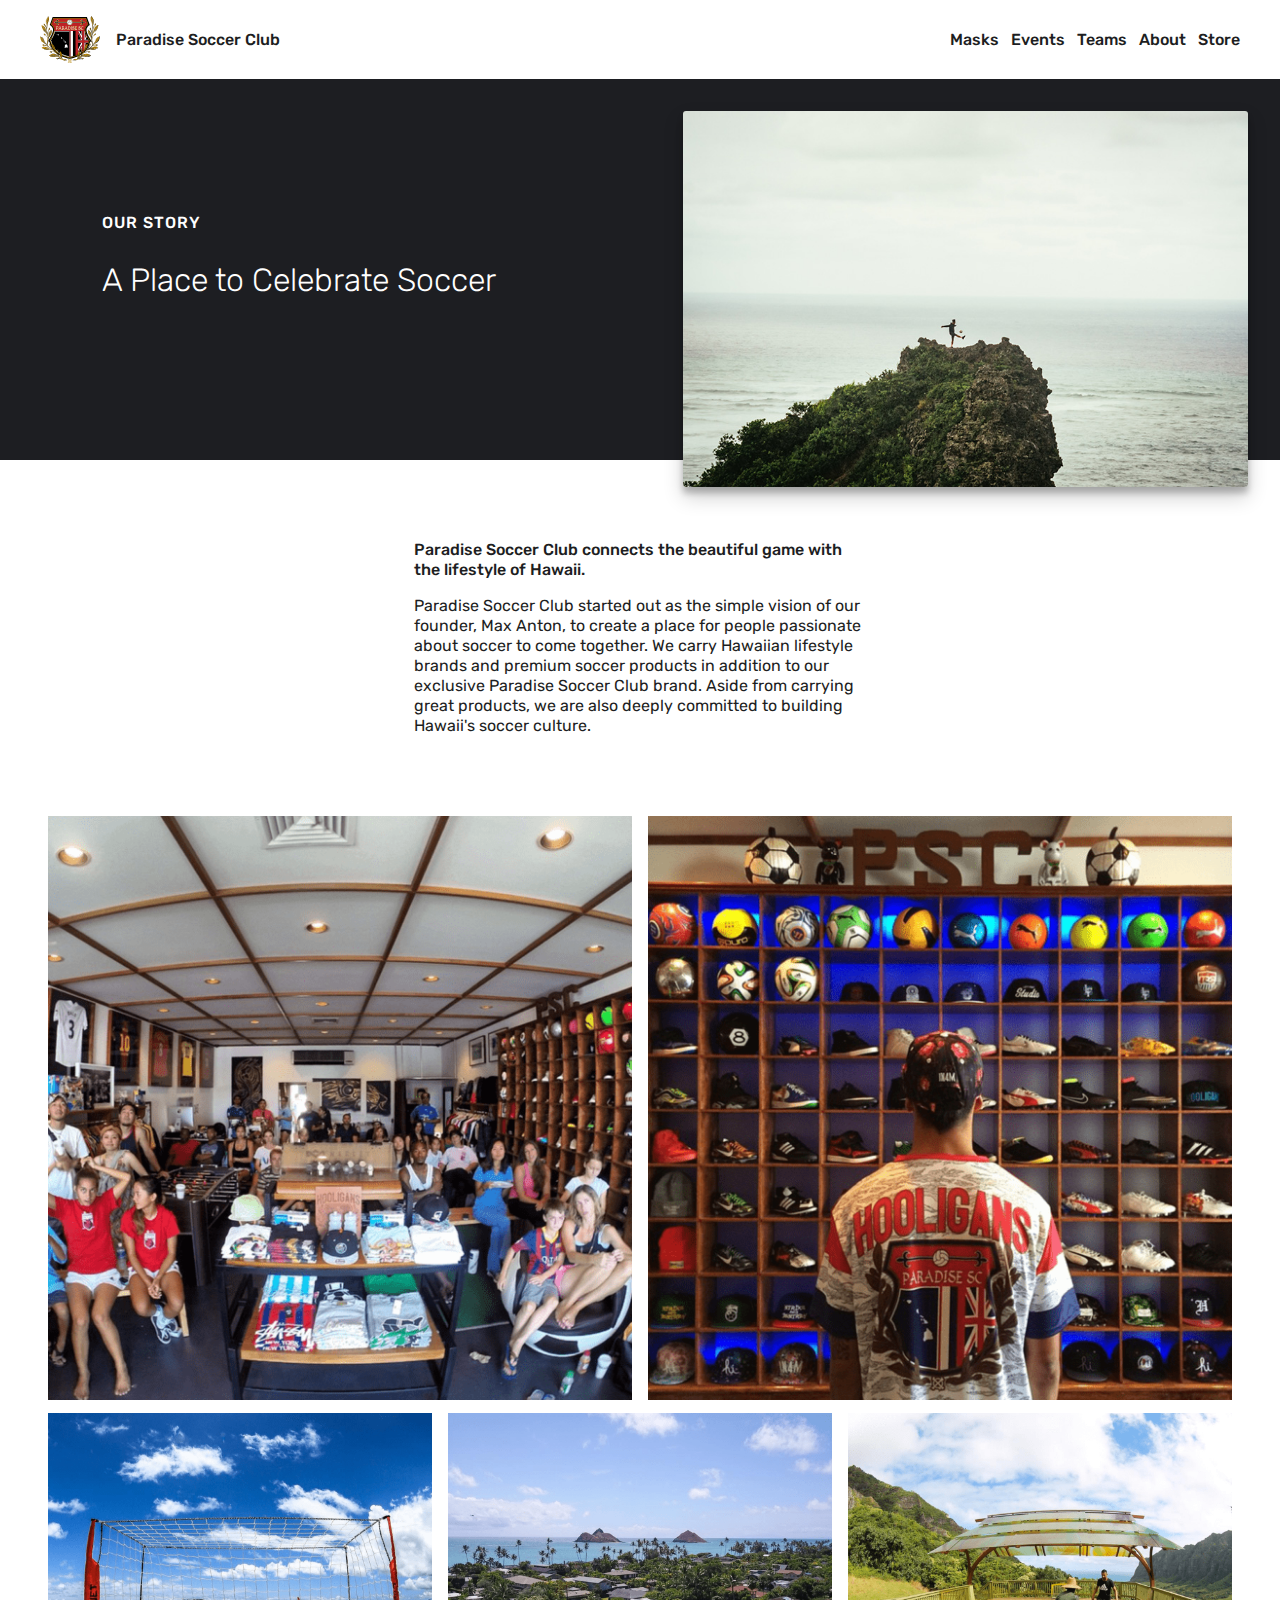
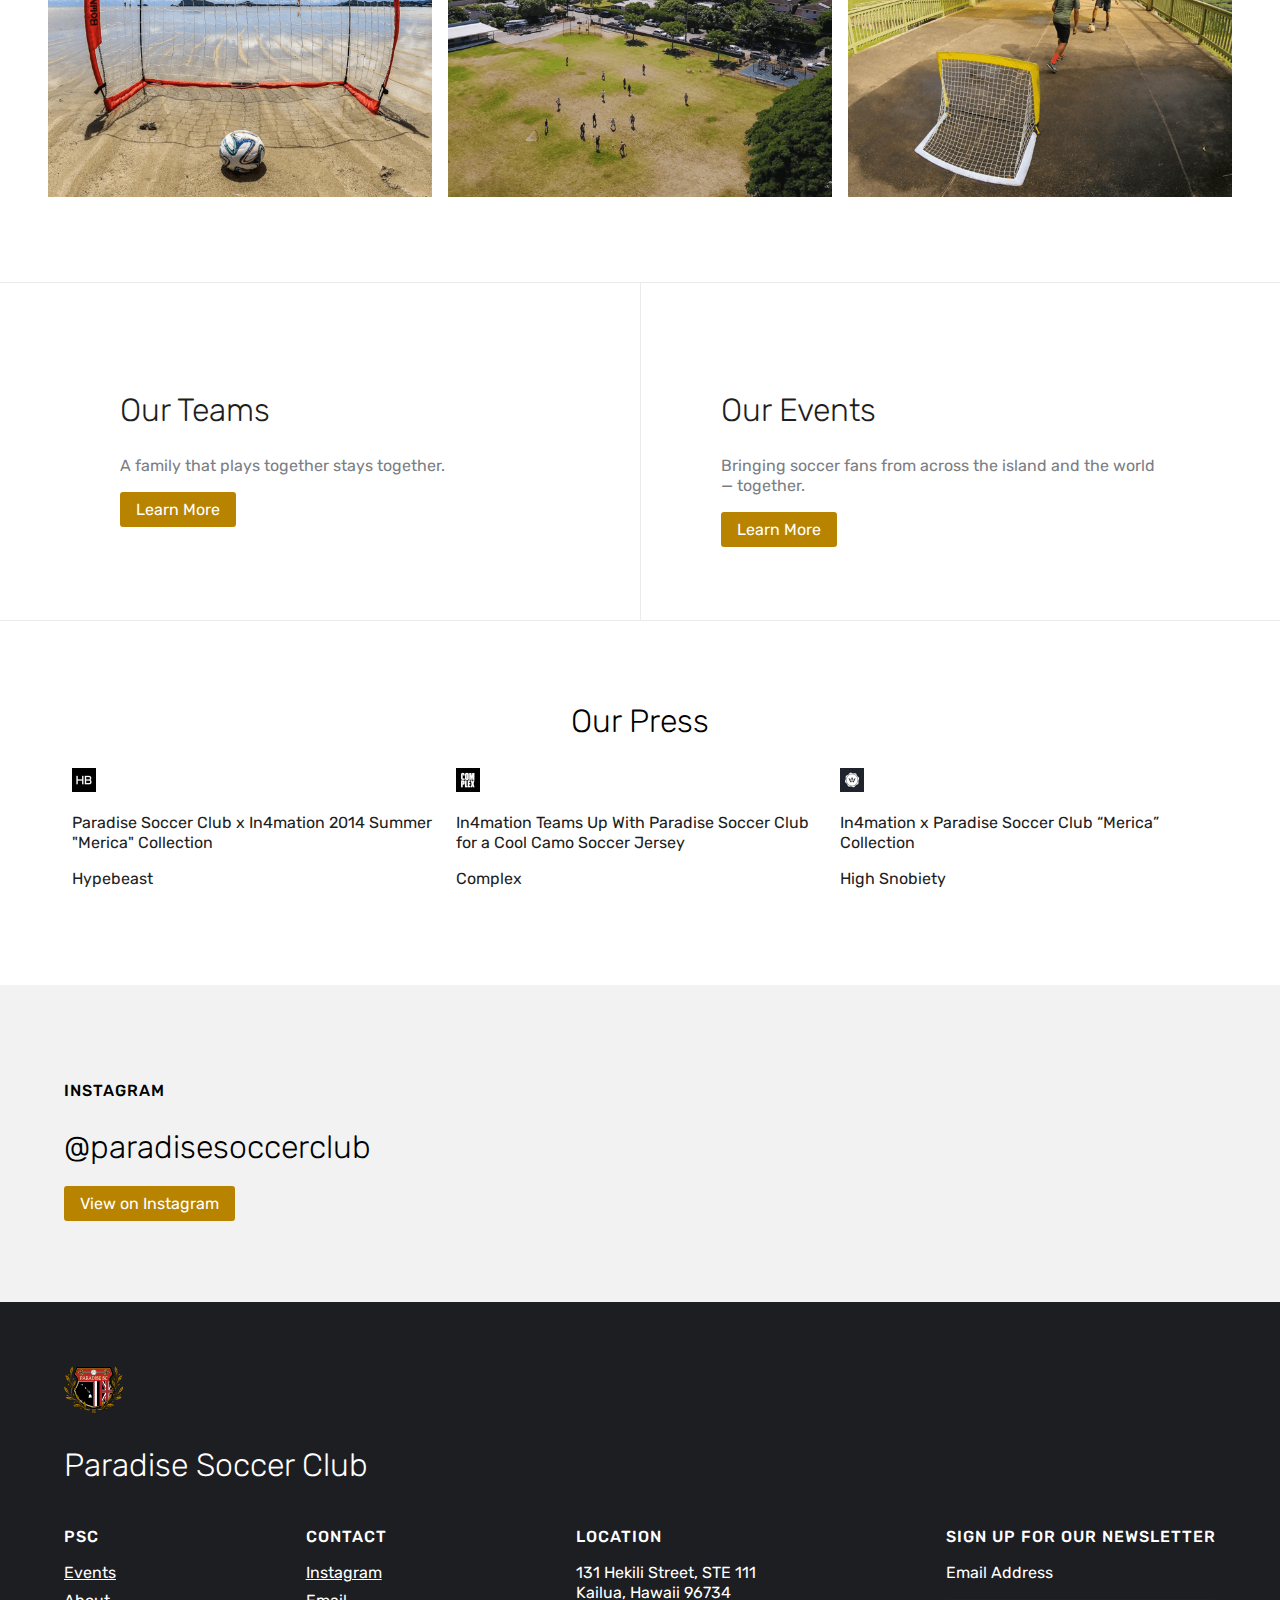
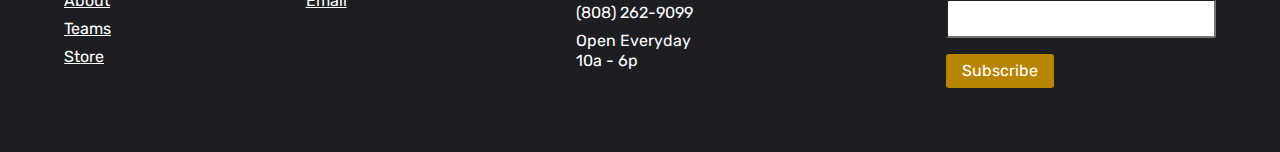
==== commit d4e6f33c: "Add new masks page" ====
--- a/about.html
+++ b/about.html
@@ -44,6 +44,7 @@
                 <a class="nav-title type-link" href="/"><img class="nav-logo" src="assets/psc-logo.svg"></a>
                 <img class="nav-menu" id="menu" src="assets/menu.svg">
                     <ul class="nav-items">
+                        <li><a class="type-link nav-link" href="masks">Masks</a></li>
                         <li><a class="type-link nav-link" href="events">Events</a></li>
                         <li><a class="type-link nav-link" href="teams">Teams</a></li>
                         <li><a class="type-link nav-link" href="about">About</a></li>
--- a/css/main.css
+++ b/css/main.css
@@ -1 +1 @@
-/*! normalize.css v8.0.0 | MIT License | github.com/necolas/normalize.css */html{line-height:1.25;-webkit-text-size-adjust:100%}body{margin:0}h1{font-size:2em;margin:0.67em 0}hr{box-sizing:content-box;height:0;overflow:visible}pre{font-family:monospace, monospace;font-size:1em}a{background-color:transparent}abbr[title]{border-bottom:none;text-decoration:underline;text-decoration:underline dotted}b,strong{font-weight:bolder}code,kbd,samp{font-family:monospace, monospace;font-size:1em}small{font-size:80%}img{border-style:none}button,input,optgroup,select,textarea{font-family:inherit;font-size:100%;line-height:1.15;margin:0}button,input{overflow:visible}button,select{text-transform:none}button,[type="button"],[type="reset"],[type="submit"]{-webkit-appearance:button}button::-moz-focus-inner,[type="button"]::-moz-focus-inner,[type="reset"]::-moz-focus-inner,[type="submit"]::-moz-focus-inner{border-style:none;padding:0}button:-moz-focusring,[type="button"]:-moz-focusring,[type="reset"]:-moz-focusring,[type="submit"]:-moz-focusring{outline:1px dotted ButtonText}fieldset{padding:0.35em 0.75em 0.625em}textarea{overflow:auto}[type="checkbox"],[type="radio"]{box-sizing:border-box;padding:0}[type="number"]::-webkit-inner-spin-button,[type="number"]::-webkit-outer-spin-button{height:auto}[type="search"]{-webkit-appearance:textfield;outline-offset:-2px}[type="search"]::-webkit-search-decoration{-webkit-appearance:none}::-webkit-file-upload-button{-webkit-appearance:button;font:inherit}[hidden]{display:none}.type-white{color:#fff}.type-coal{color:#1D1E22}.type-smoke{color:#7B7E85}.type-gold{color:#B88400}.type-bold{font-weight:500}.type-center{text-align:center}.type-link{text-decoration:none;color:#1D1E22}.type-link:hover{color:#B88400;transition:color 0.25s ease}h2{font-family:"Rubik",sans-serif;font-weight:300;font-size:24px}@media only screen and (min-width: 500px){h2{font-size:32px}}h3{font-family:"Rubik",sans-serif;font-size:16px;text-transform:uppercase;letter-spacing:1px;font-weight:500}p{font-family:"Rubik",sans-serif;font-size:16px}nav{padding:16px 24px;margin:0 auto;font-family:"Rubik",sans-serif;display:flex;flex-direction:row;justify-content:space-between;align-items:center;overflow:hidden}nav ul{list-style-type:none;margin:0;padding:0;transform:translateY(-100%);position:absolute;right:0}@media only screen and (min-width: 500px){nav ul{transform:translateY(0);position:relative}}nav li{margin-bottom:16px}@media only screen and (min-width: 500px){nav li{display:inline-block;padding-right:8px;margin-bottom:0}nav li:last-of-type{padding-right:0}}.nav-logo{max-width:60px;margin-right:16px}.nav-title{font-size:16px;color:#1D1E22;display:block;text-decoration:none;align-items:center;display:flex;font-weight:500}.nav-title:after{content:'PSC'}@media only screen and (min-width: 800px){.nav-title:after{content:'Paradise Soccer Club'}}.nav-menu{cursor:pointer;max-width:24px;z-index:200}@media only screen and (min-width: 500px){.nav-menu{display:none}}.nav-link{text-decoration:none;color:#1D1E22;font-weight:500}.nav-gold{color:#B88400}.nav-container{background:rgba(255,255,255,0.9)}.is-visible{transform:translate(0, 45%);background:white;padding:24px;height:100%;z-index:100;width:50%;box-shadow:0 3px 6px rgba(0,0,0,0.16),0 3px 6px rgba(0,0,0,0.23)}@media only screen and (min-width: 500px){.is-visible{transform:none;background:none;padding:0;height:auto}}.nav-store{box-sizing:border-box;margin-left:24px;margin-right:24px;text-align:center}.nav-store a,.nav-store p{box-sizing:border-box;color:#1D1E22;font-size:16px;font-family:"Rubik",sans-serif;text-align:center;display:block;padding:8px 8px}@media only screen and (min-width: 500px){.nav-store a,.nav-store p{display:inline-block}}.wrapper-sm{max-width:500px}.wrapper-md{max-width:1200px}.wrapper-lg{max-width:1440px}.wrapper-center{margin:0 auto}/*! Flex Grid Lite | MIT License | https://github.com/elliotdahl/flex-grid-lite */.grid{box-sizing:border-box;display:flex;flex:0 1 auto;flex-direction:row;flex-wrap:wrap}.grid.grid-nogutter{margin:0}.grid.grid-nogutter>.col{padding:0}.grid-margin-bottom{margin-bottom:8px}.col{box-sizing:border-box;flex-grow:1;flex-shrink:0;flex-basis:0;max-width:100%;min-width:0;padding:0 8px 0 8px}.col-align-top{-webkit-align-self:flex-start;-ms-flex-item-align:start;align-self:flex-start}.col-align-bottom{align-self:flex-end}.col-align-middle{-webkit-align-self:center;-ms-flex-item-align:center;align-self:center}.col-top{justify-content:flex-start !important;flex-direction:column;display:flex}.col-bottom{justify-content:flex-end !important;flex-direction:column;display:flex}.col-middle{justify-content:center;flex-direction:column;display:flex}.grid-start{-webkit-box-pack:start;-ms-flex-pack:start;justify-content:flex-start}.grid-center{-webkit-box-pack:center;-ms-flex-pack:center;justify-content:center}.grid-end{-webkit-box-pack:end;-ms-flex-pack:end;justify-content:flex-end}.grid-around{justify-content:space-around}.grid-align-center{align-items:center}.grid-between{-webkit-box-pack:justify;-ms-flex-pack:justify;justify-content:space-between}.col-first{-webkit-box-ordinal-group:0;-ms-flex-order:-1;order:-1}.col-last{-webkit-box-ordinal-group:2;-ms-flex-order:1;order:1}.grid-reverse{-webkit-box-orient:horizontal;-webkit-box-direction:reverse;-ms-flex-direction:row-reverse;flex-direction:row-reverse}.col-fixed{flex:initial}@media only screen and (max-width: 500px){.col-sm{flex:100%;max-width:100%}}@media only screen and (max-width: 624px){.col-md{flex:100%;max-width:100%}}@media only screen and (max-width: 744px){.col-lg{flex:100%;max-width:100%}}img,iframe{width:100%;font-family:"Rubik",sans-serif;font-size:16px;color:#7B7E85}.bg-gold{background-color:#B88400}.bg-smoke{background-color:#7B7E85}.bg-coal{background-color:#1D1E22}.bg-fog{background-color:#F2F2F2}.bg-cloud{background-color:#EBEBEB}.bg-ruby{background-color:#BE2126}@media only screen and (min-width: 700px){.hero{display:flex;align-items:center}}@media only screen and (min-width: 500px){.hero div{flex:1}}.hero-text{padding:24px 24px 40px 24px;margin-right:24px}@media only screen and (min-width: 500px){.hero-text{padding-left:8%}}.hero-img{margin-bottom:-8px}@media only screen and (min-width: 700px){.hero-img{margin-bottom:-16px;margin-top:16px;margin-left:-16px;border-radius:3px;box-shadow:0 10px 20px rgba(0,0,0,0.19),0 6px 6px rgba(0,0,0,0.23)}}@media only screen and (min-width: 800px){.hero-img{margin-bottom:-32px;margin-top:32px;margin-left:-32px}}.item-grid{margin-left:8px;margin-right:8px;display:flex;flex-wrap:wrap}@media only screen and (min-width: 1000px){.item-grid{margin-left:16px;margin-right:16px}}.item-col{box-sizing:border-box;padding:0 8px 8px 8px;flex:0 0 auto;width:50%}@media only screen and (min-width: 600px){.item-col{width:33%}}@media only screen and (min-width: 920px){.item-col{width:25%}}.item-featured{width:100%;margin-bottom:16px;text-align:center}@media only screen and (min-width: 700px){.item-featured{width:50%}}.item-featured-desc{max-width:400px;margin-left:auto;margin-right:auto;line-height:1.5}.item-container{display:flex;justify-content:space-between;font-size:16px;color:#1D1E22;font-family:"Rubik",sans-serif}.item-attr{font-weight:500;margin-left:8px}.item-desc{font-family:"Rubik",sans-serif;color:#7B7E85;margin-top:0}@media only screen and (min-width: 650px){.section-border-top{border-top:1px solid #EBEBEB}}.info-grid{display:block}@media only screen and (min-width: 650px){.info-grid{display:flex}}.info-col{padding:24px 24px 40px 24px;border-bottom:1px solid #EBEBEB}@media only screen and (min-width: 500px){.info-col{padding:32px;border-bottom:none}}@media only screen and (min-width: 650px){.info-col{padding:64px}}@media only screen and (min-width: 800px){.info-col{padding:80px}}@media only screen and (min-width: 650px){.info-col:first-of-type{border-right:1px solid #EBEBEB}}.grid-featured-product{margin-left:8px;margin-right:8px}@media only screen and (min-width: 500px){.grid-featured-product{justify-content:space-around}}@media only screen and (min-width: 1000px){.grid-featured-product{margin-left:16px;margin-right:16px}}@media only screen and (min-width: 600px){.grid-featured-product .item-col{margin-top:-150px}}.grid-featured-product .col{display:none}@media only screen and (min-width: 600px){.grid-featured-product .col{display:block}}.item-link{position:relative;text-align:center}.item-link .btn{position:absolute;bottom:4px;opacity:0;border-radius:0;transition:opacity 0.25s ease;padding:16px;width:-webkit-fill-available}.item-link .btn:after{content:url(../assets/square-16.svg);display:inline-block;width:16px;height:16px;margin-left:8px;vertical-align:middle}.item-link:hover .btn{opacity:1}.event-list{list-style-type:none;padding:0;font-family:"Rubik",sans-serif;color:#7B7E85;font-size:16px}.event-list li{padding-bottom:8px}.event-list-desc{margin-right:32px}.event-title{color:#1D1E22;text-transform:uppercase;letter-spacing:1px;font-weight:500}.event-table{border-collapse:collapse}.rule-cloud{border:1px solid #EBEBEB}.about-intro{padding-left:24px;padding-right:24px}.press-grid{padding-left:24px;padding-right:24px}.press-icon{max-width:24px}.team-grid{padding-left:24px;padding-right:24px}.player-number{font-size:24px;color:#1D1E22}@media only screen and (min-width: 500px){.player-number{font-size:32px}}.player-name{font-size:16px;color:#1D1E22}@media only screen and (min-width: 500px){.player-name{font-size:24px}}.player-position{color:#7B7E85;font-size:16px}footer{padding:24px;background-color:#1D1E22}@media only screen and (min-width: 800px){footer{padding:64px}}footer h3,footer ul,footer li{color:#fff}footer ul{list-style-type:none;margin-bottom:32px;padding:0}@media only screen and (min-width: 600px){footer ul{margin:0}}footer li{font-family:"Rubik",sans-serif;font-size:16px;margin-bottom:8px}footer li a{color:#fff}@media only screen and (min-width: 600px){.footer-row{display:flex;flex-direction:row;justify-content:space-between}}.email-label{color:#fff;font-family:"Rubik",sans-serif}.email-input{font-family:"Rubik",sans-serif;padding:8px;border-radius:3px}.mc-field-group{display:flex;flex-direction:column;flex-wrap:wrap}.mc-field-group label,.mc-field-group input{margin-bottom:16px}.mc-field-group input{max-width:300px}.section-margin-top{margin-top:32px}@media only screen and (min-width: 500px){.section-margin-top{margin-top:40px}}@media only screen and (min-width: 1000px){.section-margin-top{margin-top:80px}}.section-margin-bottom{margin-bottom:32px}@media only screen and (min-width: 500px){.section-margin-bottom{margin-bottom:40px}}@media only screen and (min-width: 1000px){.section-margin-bottom{margin-bottom:80px}}.section-padding-top{padding-top:32px}@media only screen and (min-width: 500px){.section-padding-top{padding-top:40px}}@media only screen and (min-width: 1000px){.section-padding-top{padding-top:80px}}.section-padding-bottom{padding-bottom:32px}@media only screen and (min-width: 500px){.section-padding-bottom{padding-bottom:40px}}@media only screen and (min-width: 1000px){.section-padding-bottom{padding-bottom:80px}}.mb-1{margin-bottom:16px}.mb-2{margin-bottom:24px}.btn{font-family:"Rubik",sans-serif;padding:8px 16px;border:0;border-radius:3px;cursor:pointer;text-decoration:none}.btn-gold{background-color:#B88400;color:white}.btn-cloud{background-color:#EBEBEB;color:#1D1E22}.btn-white{background-color:#fff;color:#B88400}.modal-open{overflow:hidden}.modal{position:fixed;top:0;right:0;bottom:0;left:0;z-index:1050;display:none;overflow:hidden;outline:0}.modal-open .modal{overflow-x:hidden;overflow-y:auto}.modal-dialog{position:relative;width:auto;margin:0.5rem;pointer-events:none}.modal.fade .modal-dialog{transition:-webkit-transform 0.3s ease-out;transition:transform 0.3s ease-out;transition:transform 0.3s ease-out, -webkit-transform 0.3s ease-out;-webkit-transform:translate(0, -25%);transform:translate(0, -25%)}.modal.show .modal-dialog{-webkit-transform:translate(0, 0);transform:translate(0, 0)}.modal-dialog-centered{display:-webkit-box;display:-ms-flexbox;display:flex;-webkit-box-align:center;-ms-flex-align:center;align-items:center;min-height:calc(100% - (0.5rem * 2))}.modal-content{position:relative;display:-webkit-box;display:-ms-flexbox;display:flex;-webkit-box-orient:vertical;-webkit-box-direction:normal;-ms-flex-direction:column;flex-direction:column;width:100%;pointer-events:auto;background-color:#fff;background-clip:padding-box;border:1px solid rgba(0,0,0,0.2);border-radius:0.3rem;outline:0}.modal-backdrop{position:fixed;top:0;right:0;bottom:0;left:0;z-index:1040;background-color:#000}.modal-backdrop.fade{opacity:0}.modal-backdrop.show{opacity:0.5}.modal-header{display:-webkit-box;display:-ms-flexbox;display:flex;-webkit-box-align:start;-ms-flex-align:start;align-items:flex-start;-webkit-box-pack:justify;-ms-flex-pack:justify;justify-content:space-between;align-items:center;padding:1rem;border-bottom:1px solid #e9ecef;border-top-left-radius:0.3rem;border-top-right-radius:0.3rem}.modal-header img{width:50%}@media only screen and (min-width: 800px){.modal-header img{width:auto}}.modal-body{position:relative;-webkit-box-flex:1;-ms-flex:1 1 auto;flex:1 1 auto;padding:1rem}.modal-footer{display:-webkit-box;display:-ms-flexbox;display:flex;-webkit-box-align:center;-ms-flex-align:center;align-items:center;-webkit-box-pack:end;-ms-flex-pack:end;justify-content:flex-end;padding:1rem;border-top:1px solid #e9ecef}.modal-footer>:not(:first-child){margin-left:.25rem}.modal-footer>:not(:last-child){margin-right:.25rem}.modal-scrollbar-measure{position:absolute;top:-9999px;width:50px;height:50px;overflow:scroll}@media (min-width: 576px){.modal-dialog{max-width:600px;margin:1.75rem auto}.modal-dialog-centered{min-height:calc(100% - (1.75rem * 2))}.modal-sm{max-width:300px}}@media (min-width: 992px){.modal-lg{max-width:800px}}
+/*! normalize.css v8.0.0 | MIT License | github.com/necolas/normalize.css */html{line-height:1.25;-webkit-text-size-adjust:100%}body{margin:0}h1{font-size:2em;margin:0.67em 0}hr{box-sizing:content-box;height:0;overflow:visible}pre{font-family:monospace, monospace;font-size:1em}a{background-color:transparent}abbr[title]{border-bottom:none;text-decoration:underline;text-decoration:underline dotted}b,strong{font-weight:bolder}code,kbd,samp{font-family:monospace, monospace;font-size:1em}small{font-size:80%}img{border-style:none}button,input,optgroup,select,textarea{font-family:inherit;font-size:100%;line-height:1.15;margin:0}button,input{overflow:visible}button,select{text-transform:none}button,[type="button"],[type="reset"],[type="submit"]{-webkit-appearance:button}button::-moz-focus-inner,[type="button"]::-moz-focus-inner,[type="reset"]::-moz-focus-inner,[type="submit"]::-moz-focus-inner{border-style:none;padding:0}button:-moz-focusring,[type="button"]:-moz-focusring,[type="reset"]:-moz-focusring,[type="submit"]:-moz-focusring{outline:1px dotted ButtonText}fieldset{padding:0.35em 0.75em 0.625em}textarea{overflow:auto}[type="checkbox"],[type="radio"]{box-sizing:border-box;padding:0}[type="number"]::-webkit-inner-spin-button,[type="number"]::-webkit-outer-spin-button{height:auto}[type="search"]{-webkit-appearance:textfield;outline-offset:-2px}[type="search"]::-webkit-search-decoration{-webkit-appearance:none}::-webkit-file-upload-button{-webkit-appearance:button;font:inherit}[hidden]{display:none}.type-white{color:#fff}.type-coal{color:#1D1E22}.type-smoke{color:#7B7E85}.type-gold{color:#B88400}.type-bold{font-weight:500}.type-center{text-align:center}.type-link{text-decoration:none;color:#1D1E22}.type-link:hover{color:#B88400;transition:color 0.25s ease}h2{font-family:"Rubik",sans-serif;font-weight:300;font-size:24px}@media only screen and (min-width: 500px){h2{font-size:32px}}h3{font-family:"Rubik",sans-serif;font-size:16px;text-transform:uppercase;letter-spacing:1px;font-weight:500}p{font-family:"Rubik",sans-serif;font-size:16px}nav{padding:16px 24px;margin:0 auto;font-family:"Rubik",sans-serif;display:flex;flex-direction:row;justify-content:space-between;align-items:center;overflow:hidden}nav ul{list-style-type:none;margin:0;padding:0;transform:translateY(-100%);position:absolute;right:0}@media only screen and (min-width: 500px){nav ul{transform:translateY(0);position:relative}}nav li{margin-bottom:16px}@media only screen and (min-width: 500px){nav li{display:inline-block;padding-right:8px;margin-bottom:0}nav li:last-of-type{padding-right:0}}.nav-logo{max-width:60px;margin-right:16px}.nav-title{font-size:16px;color:#1D1E22;display:block;text-decoration:none;align-items:center;display:flex;font-weight:500}.nav-title:after{content:'PSC'}@media only screen and (min-width: 800px){.nav-title:after{content:'Paradise Soccer Club'}}.nav-menu{cursor:pointer;max-width:24px;z-index:200}@media only screen and (min-width: 500px){.nav-menu{display:none}}.nav-link{text-decoration:none;color:#1D1E22;font-weight:500}.nav-gold{color:#B88400}.nav-container{background:rgba(255,255,255,0.9)}.is-visible{transform:translate(0, 45%);background:white;padding:24px;height:100%;z-index:100;width:50%;box-shadow:0 3px 6px rgba(0,0,0,0.16),0 3px 6px rgba(0,0,0,0.23)}@media only screen and (min-width: 500px){.is-visible{transform:none;background:none;padding:0;height:auto}}.nav-store{box-sizing:border-box;margin-left:24px;margin-right:24px;text-align:center}.nav-store a,.nav-store p{box-sizing:border-box;color:#1D1E22;font-size:16px;font-family:"Rubik",sans-serif;text-align:center;display:block;padding:8px 8px}@media only screen and (min-width: 500px){.nav-store a,.nav-store p{display:inline-block}}.wrapper-sm{max-width:500px}.wrapper-md{max-width:1200px}.wrapper-lg{max-width:1440px}.wrapper-center{margin:0 auto}/*! Flex Grid Lite | MIT License | https://github.com/elliotdahl/flex-grid-lite */.grid{box-sizing:border-box;display:flex;flex:0 1 auto;flex-direction:row;flex-wrap:wrap}.grid.grid-nogutter{margin:0}.grid.grid-nogutter>.col{padding:0}.grid-margin-bottom{margin-bottom:8px}.col{box-sizing:border-box;flex-grow:1;flex-shrink:0;flex-basis:0;max-width:100%;min-width:0;padding:0 8px 0 8px}.col-align-top{-webkit-align-self:flex-start;-ms-flex-item-align:start;align-self:flex-start}.col-align-bottom{align-self:flex-end}.col-align-middle{-webkit-align-self:center;-ms-flex-item-align:center;align-self:center}.col-top{justify-content:flex-start !important;flex-direction:column;display:flex}.col-bottom{justify-content:flex-end !important;flex-direction:column;display:flex}.col-middle{justify-content:center;flex-direction:column;display:flex}.grid-start{-webkit-box-pack:start;-ms-flex-pack:start;justify-content:flex-start}.grid-center{-webkit-box-pack:center;-ms-flex-pack:center;justify-content:center}.grid-end{-webkit-box-pack:end;-ms-flex-pack:end;justify-content:flex-end}.grid-around{justify-content:space-around}.grid-align-center{align-items:center}.grid-between{-webkit-box-pack:justify;-ms-flex-pack:justify;justify-content:space-between}.col-first{-webkit-box-ordinal-group:0;-ms-flex-order:-1;order:-1}.col-last{-webkit-box-ordinal-group:2;-ms-flex-order:1;order:1}.grid-reverse{-webkit-box-orient:horizontal;-webkit-box-direction:reverse;-ms-flex-direction:row-reverse;flex-direction:row-reverse}.col-fixed{flex:initial}@media only screen and (max-width: 500px){.col-sm{flex:100%;max-width:100%}}@media only screen and (max-width: 624px){.col-md{flex:100%;max-width:100%}}@media only screen and (max-width: 744px){.col-lg{flex:100%;max-width:100%}}img,iframe{width:100%;font-family:"Rubik",sans-serif;font-size:16px;color:#7B7E85}.bg-gold{background-color:#B88400}.bg-smoke{background-color:#7B7E85}.bg-coal{background-color:#1D1E22}.bg-fog{background-color:#F2F2F2}.bg-cloud{background-color:#EBEBEB}.bg-ruby{background-color:#BE2126}.bg-grass{background-color:#058C42}@media only screen and (min-width: 700px){.hero{display:flex;align-items:center}}@media only screen and (min-width: 500px){.hero div{flex:1}}.hero-text{padding:24px 24px 40px 24px;margin-right:24px}@media only screen and (min-width: 500px){.hero-text{padding-left:8%}}.hero-img{margin-bottom:-8px}@media only screen and (min-width: 700px){.hero-img{margin-bottom:-16px;margin-top:16px;margin-left:-16px;border-radius:3px;box-shadow:0 10px 20px rgba(0,0,0,0.19),0 6px 6px rgba(0,0,0,0.23)}}@media only screen and (min-width: 800px){.hero-img{margin-bottom:-32px;margin-top:32px;margin-left:-32px}}.item-grid{margin-left:8px;margin-right:8px;display:flex;flex-wrap:wrap}@media only screen and (min-width: 1000px){.item-grid{margin-left:16px;margin-right:16px}}.item-col{box-sizing:border-box;padding:0 8px 8px 8px;flex:0 0 auto;width:50%}@media only screen and (min-width: 600px){.item-col{width:33%}}@media only screen and (min-width: 920px){.item-col{width:25%}}.item-featured{width:100%;margin-bottom:16px;text-align:center}@media only screen and (min-width: 700px){.item-featured{width:50%}}.item-featured-desc{max-width:400px;margin-left:auto;margin-right:auto;line-height:1.5}.item-container{display:flex;justify-content:space-between;font-size:16px;color:#1D1E22;font-family:"Rubik",sans-serif}.item-attr{font-weight:500;margin-left:8px}.item-desc{font-family:"Rubik",sans-serif;color:#7B7E85;margin-top:0}@media only screen and (min-width: 650px){.section-border-top{border-top:1px solid #EBEBEB}}.info-grid{display:block}@media only screen and (min-width: 650px){.info-grid{display:flex}}.info-col{padding:24px 24px 40px 24px;border-bottom:1px solid #EBEBEB}@media only screen and (min-width: 500px){.info-col{padding:32px;border-bottom:none}}@media only screen and (min-width: 650px){.info-col{padding:64px}}@media only screen and (min-width: 800px){.info-col{padding:80px}}@media only screen and (min-width: 650px){.info-col:first-of-type{border-right:1px solid #EBEBEB}}.grid-featured-product{margin-left:8px;margin-right:8px}@media only screen and (min-width: 500px){.grid-featured-product{justify-content:space-around}}@media only screen and (min-width: 1000px){.grid-featured-product{margin-left:16px;margin-right:16px}}@media only screen and (min-width: 600px){.grid-featured-product .item-col{margin-top:-150px}}.grid-featured-product .col{display:none}@media only screen and (min-width: 600px){.grid-featured-product .col{display:block}}.item-link{position:relative;text-align:center}.item-link .btn{position:absolute;bottom:4px;opacity:0;border-radius:0;transition:opacity 0.25s ease;padding:16px;width:-webkit-fill-available}.item-link .btn:after{content:url(../assets/square-16.svg);display:inline-block;width:16px;height:16px;margin-left:8px;vertical-align:middle}.item-link:hover .btn{opacity:1}.event-list{list-style-type:none;padding:0;font-family:"Rubik",sans-serif;color:#7B7E85;font-size:16px}.event-list li{padding-bottom:8px}.event-list-desc{margin-right:32px}.event-title{color:#1D1E22;text-transform:uppercase;letter-spacing:1px;font-weight:500}.event-table{border-collapse:collapse}.rule-cloud{border:1px solid #EBEBEB}.about-intro{padding-left:24px;padding-right:24px}.press-grid{padding-left:24px;padding-right:24px}.press-icon{max-width:24px}.team-grid{padding-left:24px;padding-right:24px}.player-number{font-size:24px;color:#1D1E22}@media only screen and (min-width: 500px){.player-number{font-size:32px}}.player-name{font-size:16px;color:#1D1E22}@media only screen and (min-width: 500px){.player-name{font-size:24px}}.player-position{color:#7B7E85;font-size:16px}footer{padding:24px;background-color:#1D1E22}@media only screen and (min-width: 800px){footer{padding:64px}}footer h3,footer ul,footer li{color:#fff}footer ul{list-style-type:none;margin-bottom:32px;padding:0}@media only screen and (min-width: 600px){footer ul{margin:0}}footer li{font-family:"Rubik",sans-serif;font-size:16px;margin-bottom:8px}footer li a{color:#fff}@media only screen and (min-width: 600px){.footer-row{display:flex;flex-direction:row;justify-content:space-between}}.email-label{color:#fff;font-family:"Rubik",sans-serif}.email-input{font-family:"Rubik",sans-serif;padding:8px;border-radius:3px}.mc-field-group{display:flex;flex-direction:column;flex-wrap:wrap}.mc-field-group label,.mc-field-group input{margin-bottom:16px}.mc-field-group input{max-width:300px}.section-margin-top{margin-top:32px}@media only screen and (min-width: 500px){.section-margin-top{margin-top:40px}}@media only screen and (min-width: 1000px){.section-margin-top{margin-top:80px}}.section-margin-bottom{margin-bottom:32px}@media only screen and (min-width: 500px){.section-margin-bottom{margin-bottom:40px}}@media only screen and (min-width: 1000px){.section-margin-bottom{margin-bottom:80px}}.section-padding-top{padding-top:32px}@media only screen and (min-width: 500px){.section-padding-top{padding-top:40px}}@media only screen and (min-width: 1000px){.section-padding-top{padding-top:80px}}.section-padding-bottom{padding-bottom:32px}@media only screen and (min-width: 500px){.section-padding-bottom{padding-bottom:40px}}@media only screen and (min-width: 1000px){.section-padding-bottom{padding-bottom:80px}}.mb-1{margin-bottom:16px}.mb-2{margin-bottom:24px}.btn{font-family:"Rubik",sans-serif;padding:8px 16px;border:0;border-radius:3px;cursor:pointer;text-decoration:none}.btn-gold{background-color:#B88400;color:white}.btn-cloud{background-color:#EBEBEB;color:#1D1E22}.btn-white{background-color:#fff;color:#1D1E22}.modal-open{overflow:hidden}.modal{position:fixed;top:0;right:0;bottom:0;left:0;z-index:1050;display:none;overflow:hidden;outline:0}.modal-open .modal{overflow-x:hidden;overflow-y:auto}.modal-dialog{position:relative;width:auto;margin:0.5rem;pointer-events:none}.modal.fade .modal-dialog{transition:-webkit-transform 0.3s ease-out;transition:transform 0.3s ease-out;transition:transform 0.3s ease-out, -webkit-transform 0.3s ease-out;-webkit-transform:translate(0, -25%);transform:translate(0, -25%)}.modal.show .modal-dialog{-webkit-transform:translate(0, 0);transform:translate(0, 0)}.modal-dialog-centered{display:-webkit-box;display:-ms-flexbox;display:flex;-webkit-box-align:center;-ms-flex-align:center;align-items:center;min-height:calc(100% - (0.5rem * 2))}.modal-content{position:relative;display:-webkit-box;display:-ms-flexbox;display:flex;-webkit-box-orient:vertical;-webkit-box-direction:normal;-ms-flex-direction:column;flex-direction:column;width:100%;pointer-events:auto;background-color:#fff;background-clip:padding-box;border:1px solid rgba(0,0,0,0.2);border-radius:0.3rem;outline:0}.modal-backdrop{position:fixed;top:0;right:0;bottom:0;left:0;z-index:1040;background-color:#000}.modal-backdrop.fade{opacity:0}.modal-backdrop.show{opacity:0.5}.modal-header{display:-webkit-box;display:-ms-flexbox;display:flex;-webkit-box-align:start;-ms-flex-align:start;align-items:flex-start;-webkit-box-pack:justify;-ms-flex-pack:justify;justify-content:space-between;align-items:center;padding:1rem;border-bottom:1px solid #e9ecef;border-top-left-radius:0.3rem;border-top-right-radius:0.3rem}.modal-header img{width:50%}@media only screen and (min-width: 800px){.modal-header img{width:auto}}.modal-body{position:relative;-webkit-box-flex:1;-ms-flex:1 1 auto;flex:1 1 auto;padding:1rem}.modal-footer{display:-webkit-box;display:-ms-flexbox;display:flex;-webkit-box-align:center;-ms-flex-align:center;align-items:center;-webkit-box-pack:end;-ms-flex-pack:end;justify-content:flex-end;padding:1rem;border-top:1px solid #e9ecef}.modal-footer>:not(:first-child){margin-left:.25rem}.modal-footer>:not(:last-child){margin-right:.25rem}.modal-scrollbar-measure{position:absolute;top:-9999px;width:50px;height:50px;overflow:scroll}@media (min-width: 576px){.modal-dialog{max-width:600px;margin:1.75rem auto}.modal-dialog-centered{min-height:calc(100% - (1.75rem * 2))}.modal-sm{max-width:300px}}@media (min-width: 992px){.modal-lg{max-width:800px}}
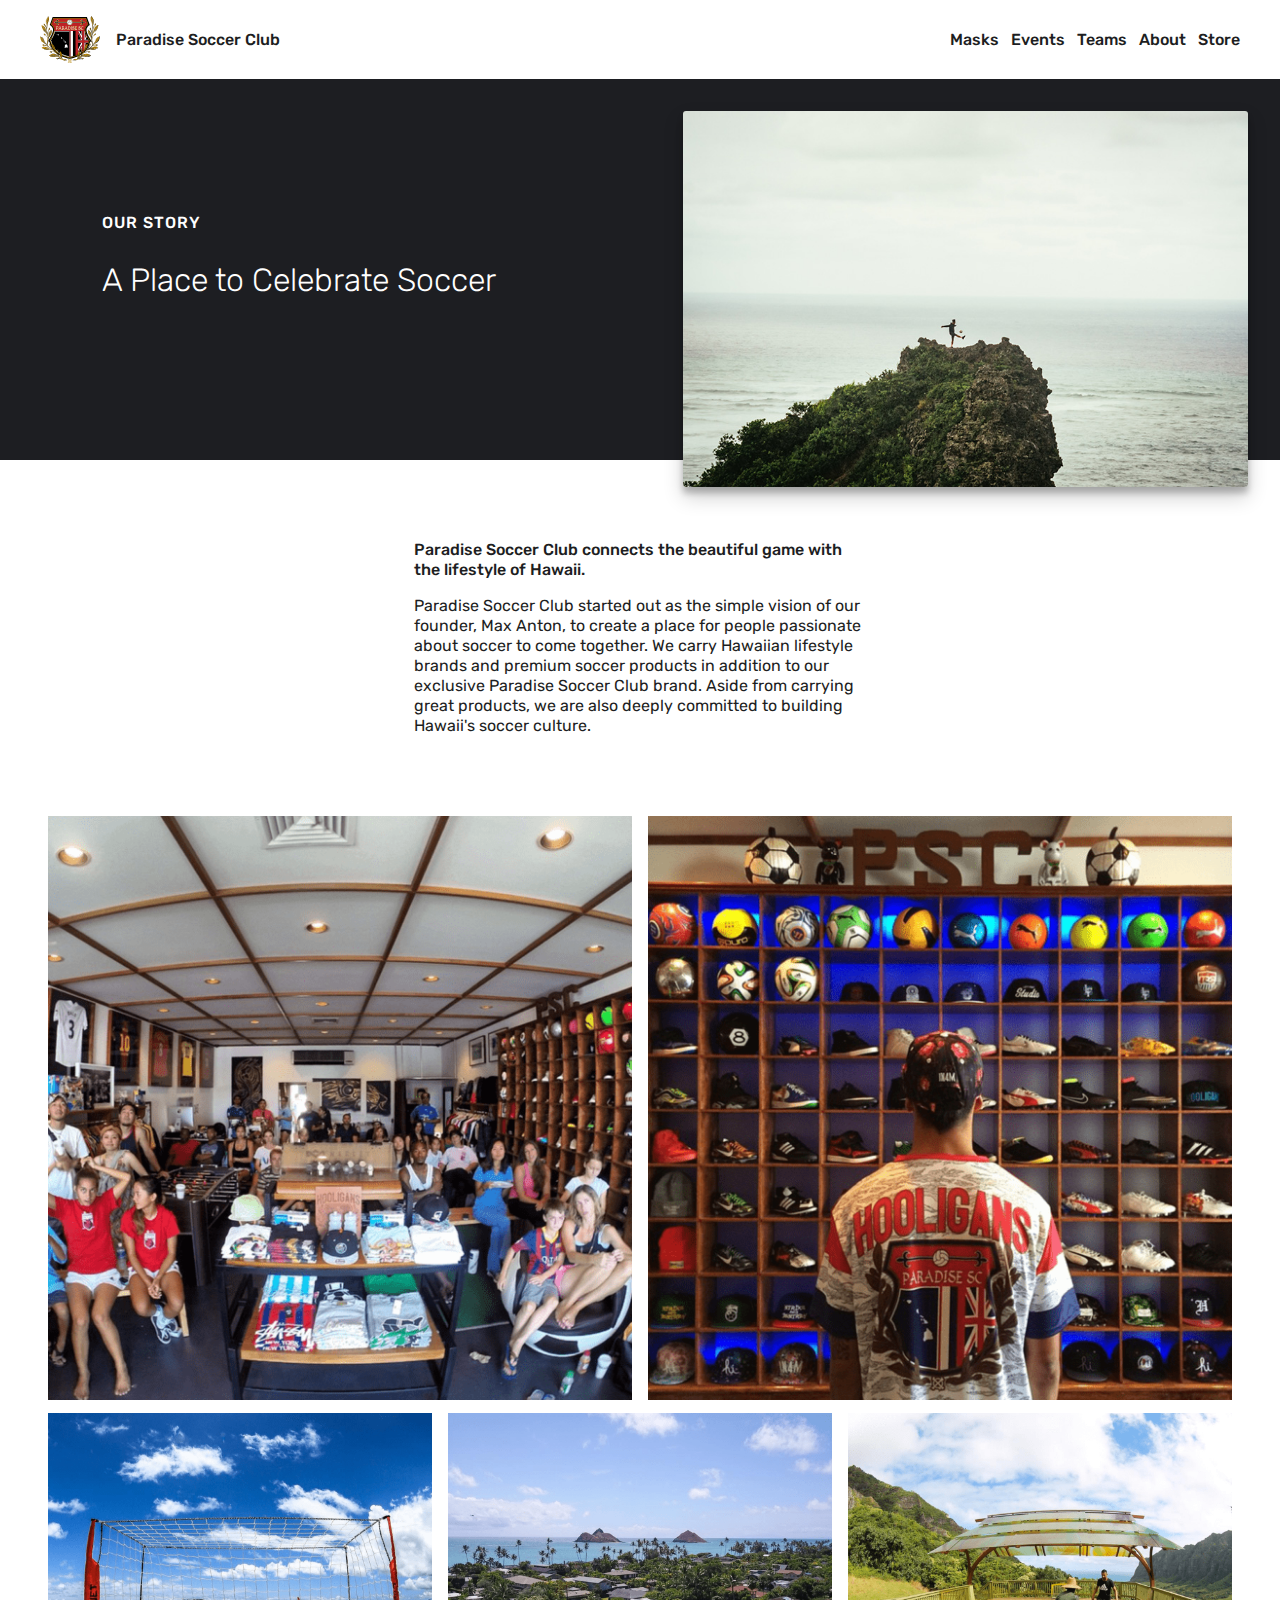
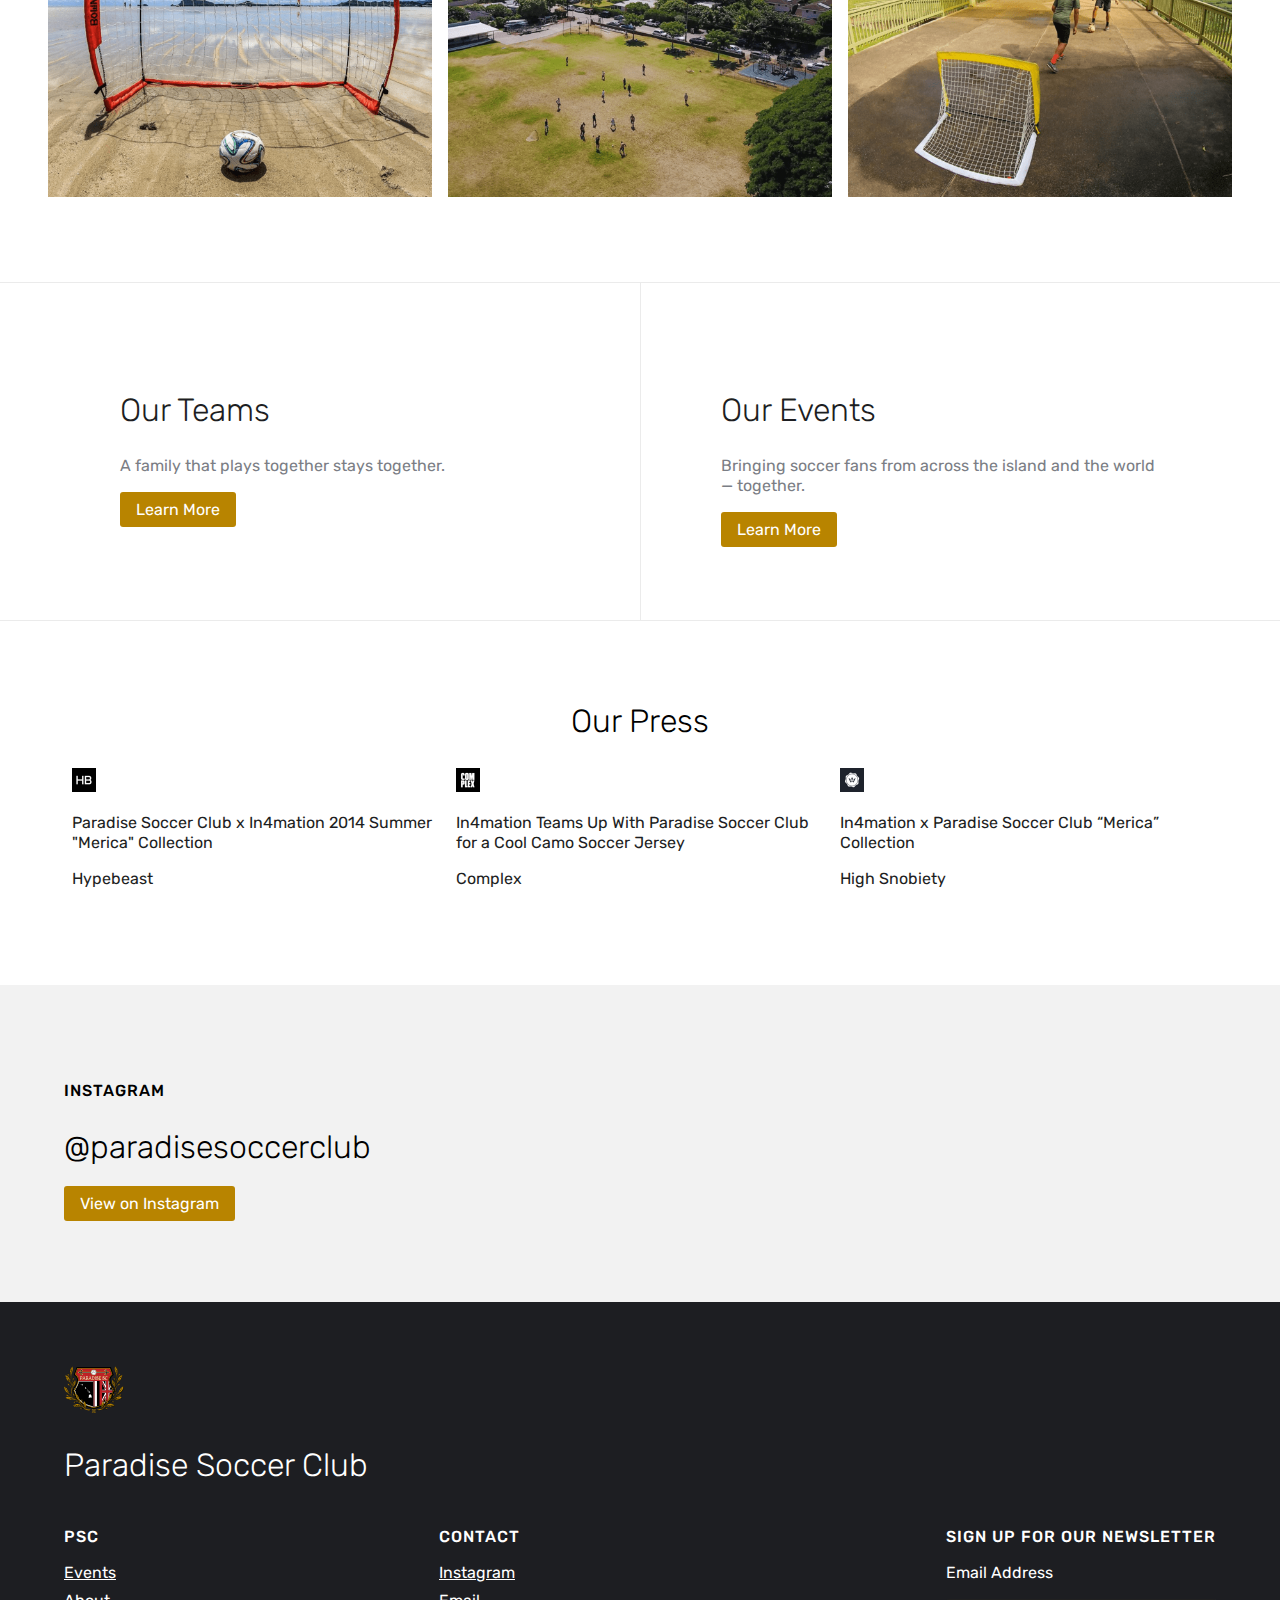
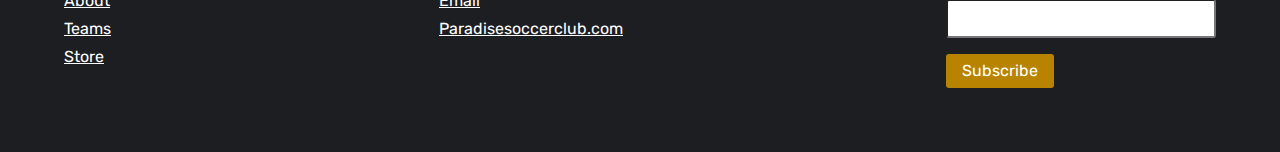
==== commit 834a6eb2: "Update hours and location" ====
--- a/about.html
+++ b/about.html
@@ -158,15 +158,7 @@
                     <h3>Contact</h3>
                     <li><a href="http://instagram.com/paradisesoccerclub">Instagram</a></li>
                     <li><a href="mailto:paradisesoccerclubhawaii@gmail.com">Email</a></li>
-                </ul>
-                <ul>
-                    <h3>Location</h3>
-                    <li>131 Hekili Street, STE 111<br>
-                        Kailua, Hawaii 96734<br>
-                        (808) 262-9099
-                    </li>
-                    <li>Open Everyday<br>
-                        10a - 6p</li>
+                    <li><a href="http://paradisesoccerclub.com">Paradisesoccerclub.com</a></li>
                 </ul>
                 <div class="newsletter">
                 <h3>Sign Up For Our Newsletter</h3>
